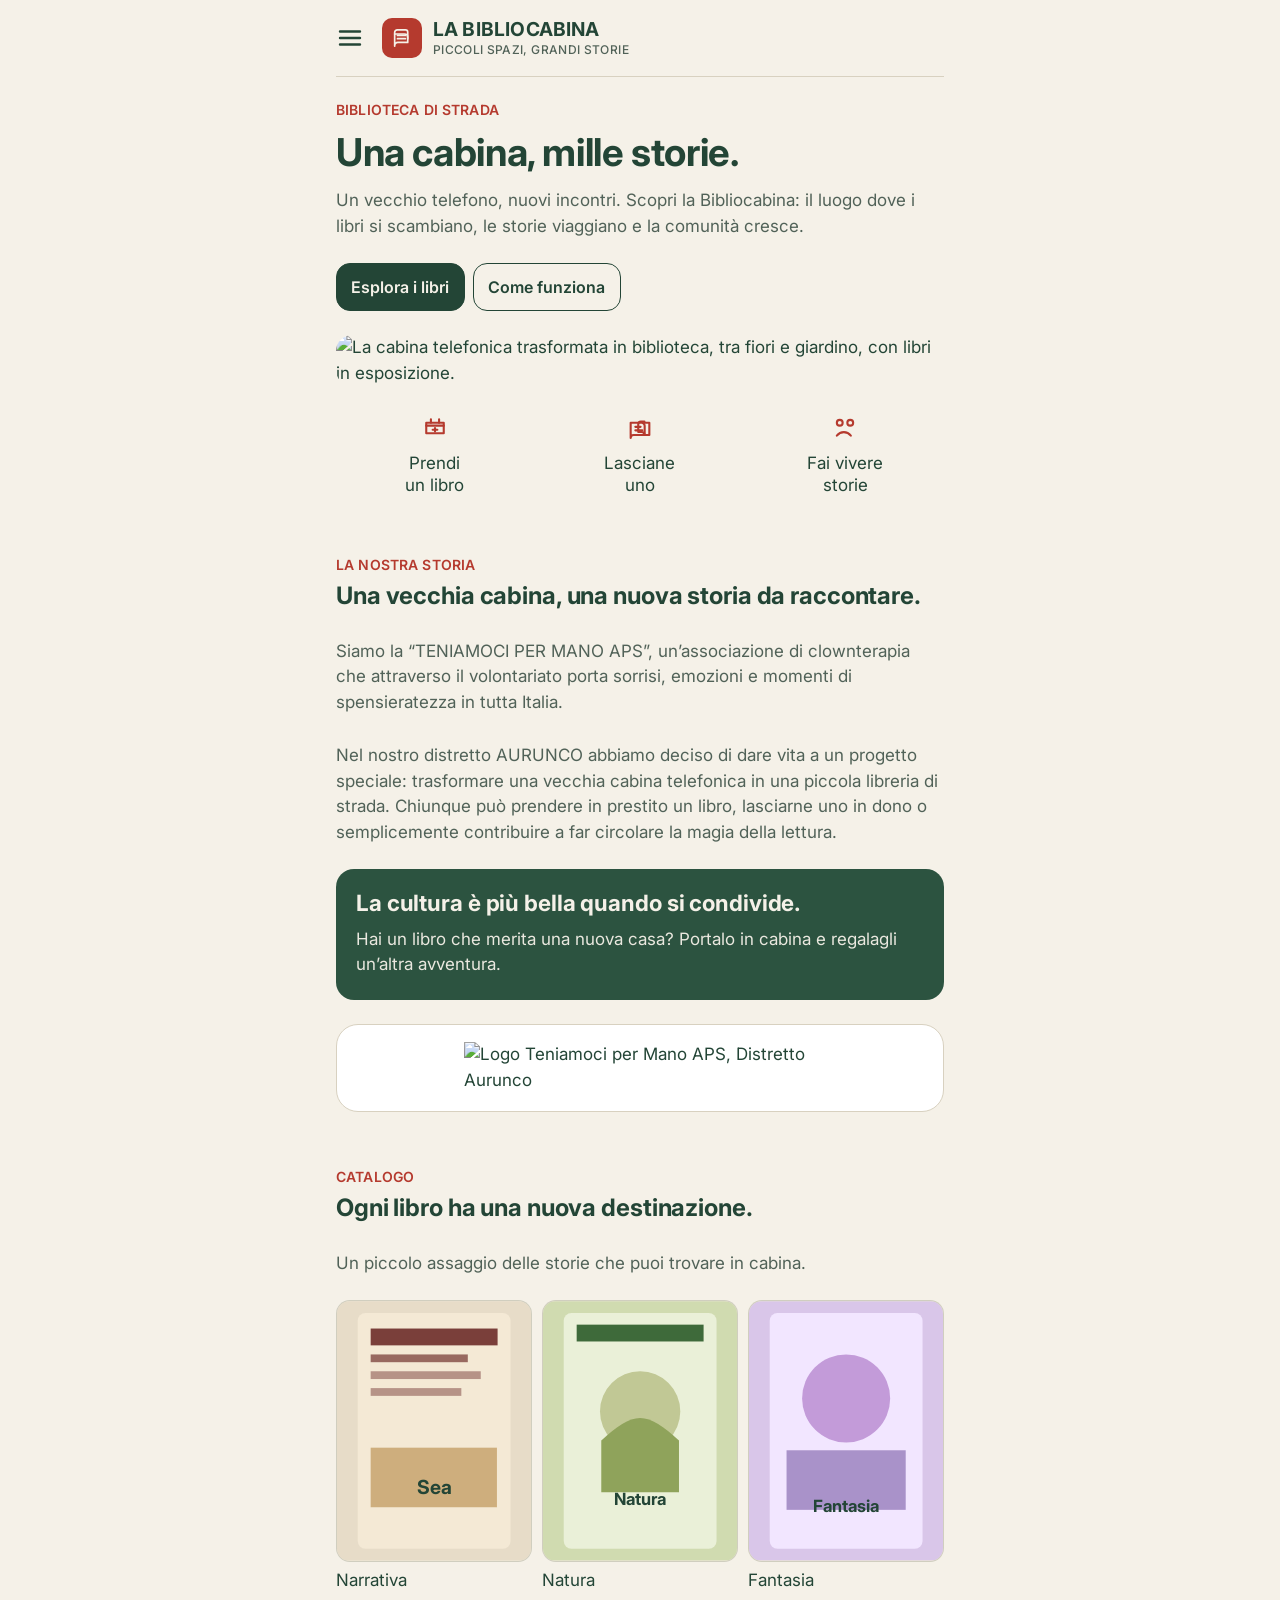
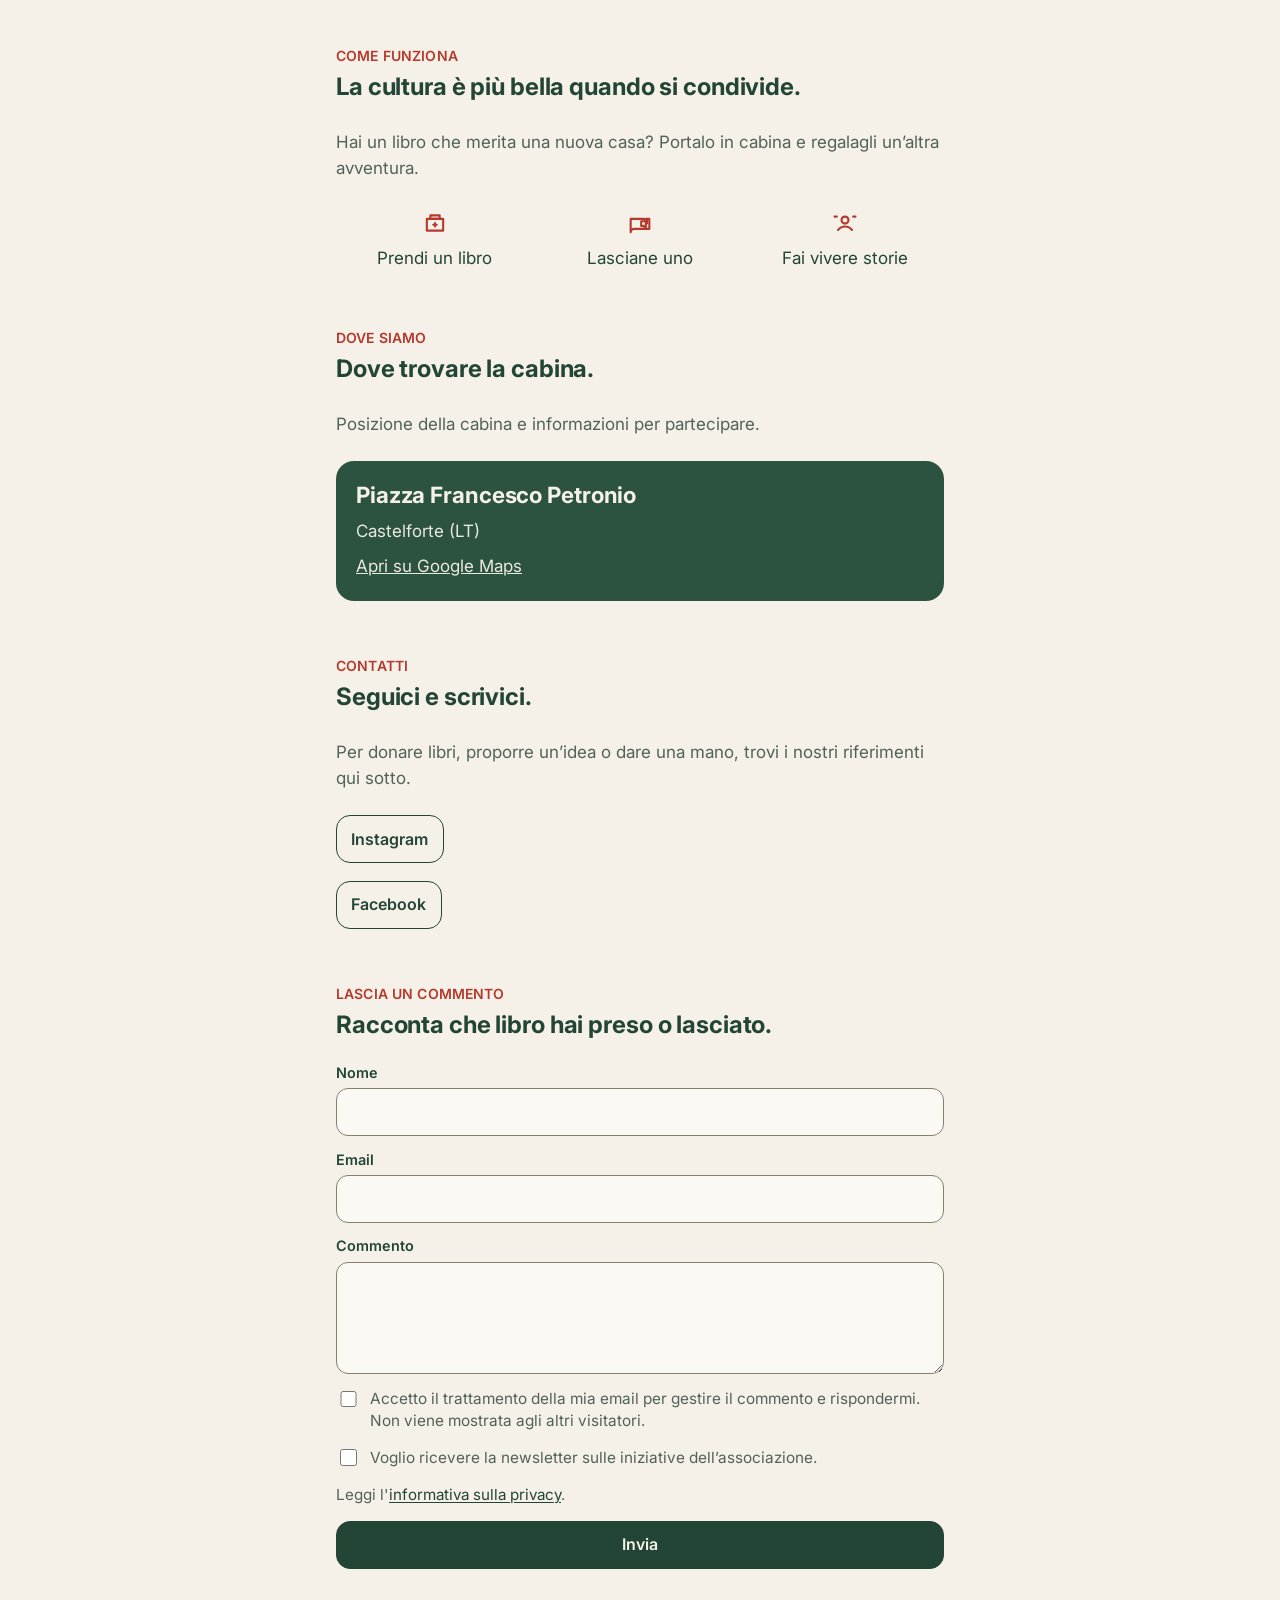
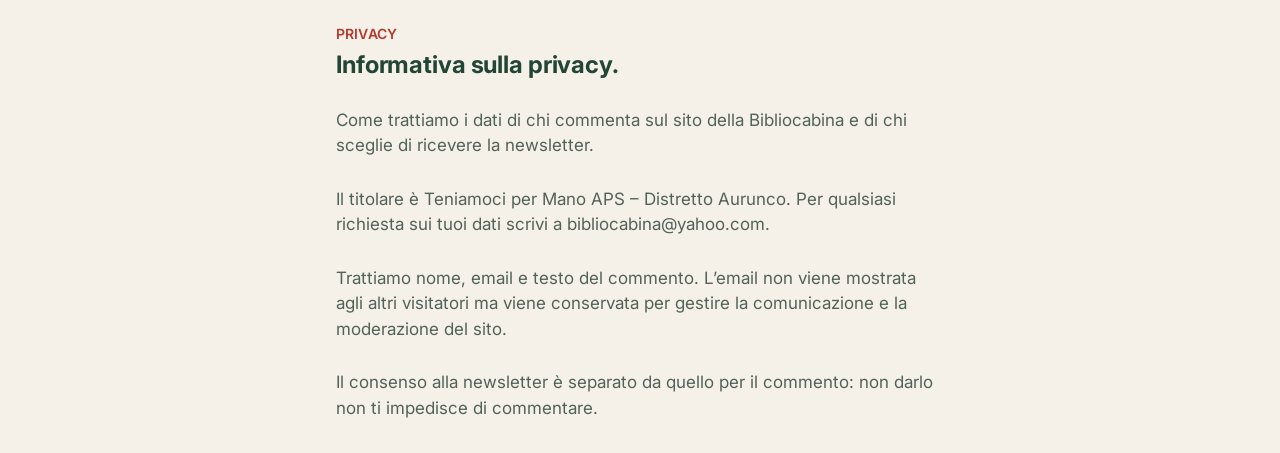
==== index.html @ a7eb9883 "Ripristino la versione grafica richiesta della home page Bibliocabina, mantenendo la modifica del no" ====
<!doctype html>
<html lang="it">
<head>
  <meta charset="utf-8">
  <meta name="viewport" content="width=device-width,initial-scale=1,viewport-fit=cover">
  <meta name="description" content="La Bibliocabina: una cabina trasformata in biblioteca comunitaria, con libri in condivisione e storie da scoprire.">
  <title>La Bibliocabina</title>
  <link rel="preconnect" href="https://fonts.googleapis.com">
  <link rel="preconnect" href="https://fonts.gstatic.com" crossorigin>
  <link href="https://fonts.googleapis.com/css2?family=Inter:wght@400;500;600;700&display=swap" rel="stylesheet">
  <style>
    :root {
      --paper: #F5F1E8;
      --paper-2: #ECE5D6;
      --ink: #234536;
      --muted: #516258;
      --red: #B53A2E;
      --forest: #2C5340;
      --on-forest: #F5F1E8;
      --line: #D8D1C0;
      --white: #FFFFFF;
      --field: #FBF9F3;
      --field-line: #857F6B;
      --font-body: 'Inter', system-ui, -apple-system, 'Segoe UI', Roboto, sans-serif;
      color-scheme: light;
    }

    *, *::before, *::after { box-sizing: border-box; }
    html { scroll-behavior: smooth; }
    body {
      margin: 0;
      background: var(--paper);
      color: var(--ink);
      font: 400 1.0625rem/1.5 var(--font-body);
      -webkit-text-size-adjust: 100%;
    }
    h1, h2, h3, p, ul { margin: 0; padding: 0; }
    ul { list-style: none; }
    a { color: inherit; }
    img { max-width: 100%; display: block; }
    button, input, textarea { font: inherit; }
    :focus-visible { outline: 2px solid var(--red); outline-offset: 3px; }

    .wrap {
      max-width: 640px;
      margin: 0 auto;
      padding-left: max(16px, env(safe-area-inset-left, 0px));
      padding-right: max(16px, env(safe-area-inset-right, 0px));
    }

    .ico {
      width: 1.5rem; height: 1.5rem;
      flex: none;
      fill: none;
      stroke: currentColor;
      stroke-width: 1.8;
      stroke-linecap: round;
      stroke-linejoin: round;
    }

    .top {
      display: flex;
      align-items: center;
      gap: 0.6rem;
      padding-block: 1rem;
    }

    .menu-btn, .close-btn {
      display: inline-flex;
      align-items: center;
      justify-content: center;
      width: 2.75rem;
      height: 2.75rem;
      border: 0;
      border-radius: 12px;
      background: transparent;
      color: var(--ink);
      cursor: pointer;
      padding: 0;
    }

    .menu-btn { margin-left: -0.5rem; }
    .menu-btn:hover, .close-btn:hover { background: var(--paper-2); }
    .menu-btn svg { width: 1.75rem; height: 1.75rem; fill: none; stroke: currentColor; stroke-width: 2.2; stroke-linecap: round; }

    .brand {
      display: flex;
      align-items: center;
      gap: 0.7rem;
      min-width: 0;
      min-height: 44px;
      text-decoration: none;
    }

    .brand-mark {
      width: 2.5rem;
      height: 2.5rem;
      display: inline-flex;
      align-items: center;
      justify-content: center;
      border-radius: 10px;
      background: var(--red);
      color: var(--paper);
      flex: none;
    }

    .brand .ico {
      width: 1.4rem;
      height: 1.4rem;
    }

    .brand-text {
      display: flex;
      flex-direction: column;
      gap: 0.2rem;
      min-width: 0;
    }

    .brand-text strong {
      font: 700 1.2rem/1.1 var(--font-body);
      letter-spacing: 0.01em;
      text-transform: uppercase;
    }

    .brand-text small {
      font: 500 0.75rem/1.2 var(--font-body);
      letter-spacing: 0.03em;
      text-transform: uppercase;
      color: var(--muted);
    }

    .rule {
      border: 0;
      border-top: 1px solid var(--line);
      margin: 0;
    }

    .page {
      display: flex;
      flex-direction: column;
      gap: 1.5rem;
      padding-block: 1.5rem 2rem;
    }

    .intro {
      display: flex;
      flex-direction: column;
      gap: 0.65rem;
    }

    .eyebrow {
      font: 600 0.875rem/1.3 var(--font-body);
      letter-spacing: 0.01em;
      text-transform: uppercase;
      color: var(--red);
    }

    .page h1 {
      font: 700 clamp(1.75rem, 7.2vw, 2.4rem)/1.15 var(--font-body);
      letter-spacing: -0.01em;
    }

    .lead {
      font-size: 1.0625rem;
      line-height: 1.5;
      color: var(--muted);
      margin-top: 0.25rem;
    }

    .page h2 {
      font: 700 1.5rem/1.2 var(--font-body);
      letter-spacing: -0.005em;
    }

    .cta {
      display: flex;
      flex-wrap: wrap;
      gap: 0.5rem;
    }

    .btn {
      display: inline-flex;
      align-items: center;
      justify-content: center;
      gap: 0.45rem;
      min-height: 3rem;
      padding: 0.7rem 0.9rem;
      border: 1.5px solid var(--ink);
      border-radius: 14px;
      font: 600 1rem/1.2 var(--font-body);
      text-decoration: none;
      white-space: nowrap;
    }

    .btn .ico { width: 1.25rem; height: 1.25rem; }
    .btn-solid { background: var(--ink); color: var(--paper); }
    .btn-solid:hover { background: #1A352A; }
    .btn-outline { background: transparent; color: var(--ink); }
    .btn-outline:hover { background: var(--paper-2); }

    .hero-photo { margin: 0; }
    .hero-photo img, .story-photo { width: 100%; height: auto; border-radius: 16px; }

    .acts {
      display: grid;
      grid-template-columns: repeat(3, minmax(0, 1fr));
      gap: 0.5rem;
      text-align: center;
    }

    .act {
      display: flex;
      flex-direction: column;
      align-items: center;
      gap: 0.6rem;
      padding: 0.25rem;
      text-decoration: none;
      font-size: 1.0625rem;
      line-height: 1.3;
    }

    .act .ico { width: 1.75rem; height: 1.75rem; color: var(--red); }
    .act:hover { color: var(--red); }

    .sub { color: var(--muted); }
    .head-group { display: flex; flex-direction: column; gap: 0.5rem; }

    .covers {
      display: grid;
      grid-template-columns: repeat(3, minmax(0, 1fr));
      gap: 0.6rem;
    }

    .covers a {
      display: flex;
      flex-direction: column;
      gap: 0.45rem;
      text-decoration: none;
    }

    .cover {
      display: block;
      aspect-ratio: 3 / 4;
      max-width: 100%;
      border-radius: 14px;
      overflow: hidden;
      border: 1px solid rgba(35, 69, 54, 0.14);
      background: var(--paper-2);
    }

    .cover svg { display: block; width: 100%; height: 100%; }
    .cover-label { font-size: 1.0625rem; line-height: 1.3; }
    .covers a:hover .cover-label { color: var(--red); }

    .share-card {
      background: var(--forest);
      color: var(--on-forest);
      border-radius: 18px;
      padding: 1.25rem 1.25rem 1.35rem;
      display: flex;
      flex-direction: column;
      gap: 0.6rem;
    }

    .page .share-card h2 { font-size: 1.4rem; line-height: 1.25; }
    .share-card p { line-height: 1.5; opacity: 0.95; }

    .logo-card {
      margin: 0;
      background: var(--white);
      border: 1px solid var(--line);
      border-radius: 22px;
      padding: 1.1rem 1.25rem;
      display: flex;
      justify-content: center;
    }

    .logo-card img {
      display: block;
      width: min(22rem, 100%);
      height: auto;
    }

    .comments {
      display: flex;
      flex-direction: column;
      gap: 1.1rem;
    }

    .c-form {
      display: flex;
      flex-direction: column;
      gap: 0.9rem;
    }

    .c-form fieldset {
      border: 0;
      margin: 0;
      padding: 0;
      min-width: 0;
      display: flex;
      flex-direction: column;
      gap: 0.9rem;
    }

    .field {
      display: flex;
      flex-direction: column;
      gap: 0.35rem;
    }

    .field label {
      font: 600 0.9rem/1.3 var(--font-body);
    }

    .field input, .field textarea {
      width: 100%;
      font: 400 1.0625rem/1.4 var(--font-body);
      color: var(--ink);
      background: var(--field);
      border: 1.5px solid var(--field-line);
      border-radius: 12px;
      padding: 0.7rem 0.85rem;
    }

    .field textarea {
      resize: vertical;
      min-height: 7rem;
    }

    .check {
      display: flex;
      align-items: flex-start;
      gap: 0.65rem;
      font-size: 0.96rem;
      line-height: 1.45;
      color: var(--muted);
    }

    .check input {
      width: 1.05rem;
      height: 1.05rem;
      margin-top: 0.15rem;
      accent-color: var(--ink);
      flex: none;
    }

    .privacy {
      color: var(--ink);
      text-decoration: underline;
      text-underline-offset: 2px;
    }

    .meta {
      color: var(--muted);
      font-size: 0.95rem;
    }

    .sr-only {
      position: absolute;
      width: 1px;
      height: 1px;
      padding: 0;
      margin: -1px;
      overflow: hidden;
      clip: rect(0, 0, 0, 0);
      white-space: nowrap;
      border: 0;
    }

    @media (max-width: 420px) {
      .acts,
      .covers {
        grid-template-columns: 1fr;
      }
      .cta {
        flex-direction: column;
        align-items: stretch;
      }
      .btn {
        width: 100%;
      }
    }
  </style>
</head>
<body>
  <div class="wrap">
    <header class="top" aria-label="Header sito">
      <button class="menu-btn" type="button" aria-label="Apri menu">
        <svg viewBox="0 0 24 24" aria-hidden="true"><path d="M3.5 6.5h17M3.5 12h17M3.5 17.5h17" /></svg>
      </button>

      <a class="brand" href="#home" aria-label="La Bibliocabina home">
        <span class="brand-mark" aria-hidden="true">
          <svg class="ico" viewBox="0 0 24 24"><path d="M5 7.5h10.5a3.5 3.5 0 0 1 3.5 3.5v5.5H8.5A3.5 3.5 0 0 0 5 20.5V7.5Z"/><path d="M5 7.5V5.8A2.8 2.8 0 0 1 7.8 3h8.7A2.5 2.5 0 0 1 19 5.5v7.2"/><path d="M8 9h8.5"/><path d="M8 12.5h8.5"/></svg>
        </span>
        <span class="brand-text">
          <strong>La Bibliocabina</strong>
          <small>Piccoli spazi, grandi storie</small>
        </span>
      </a>
    </header>

    <hr class="rule">

    <main>
      <section id="home" class="page">
        <div class="intro">
          <span class="eyebrow">Biblioteca di strada</span>
          <h1>Una cabina, mille storie.</h1>
          <p class="lead">Un vecchio telefono, nuovi incontri. Scopri la Bibliocabina: il luogo dove i libri si scambiano, le storie viaggiano e la comunità cresce.</p>
        </div>

        <div class="cta" aria-label="Azioni principali">
          <a class="btn btn-solid" href="#catalogo">Esplora i libri</a>
          <a class="btn btn-outline" href="#come-funziona">Come funziona</a>
        </div>

        <figure class="hero-photo">
          <img src="photo-cabina.jpeg" alt="La cabina telefonica trasformata in biblioteca, tra fiori e giardino, con libri in esposizione.">
        </figure>

        <nav class="acts" aria-label="Mosse principali">
          <a class="act" href="#come-funziona">
            <svg class="ico" viewBox="0 0 24 24" aria-hidden="true"><path d="M4.5 7.5h15v9h-15z"/><path d="M4.5 10h15"/><path d="M8.5 4.5v3M15.5 4.5v3"/><path d="M12 15v-3"/><path d="M10 13.5h4"/></svg>
            <span>Prendi<br>un libro</span>
          </a>
          <a class="act" href="#come-funziona">
            <svg class="ico" viewBox="0 0 24 24" aria-hidden="true"><path d="M4 7.5h9.4a2.6 2.6 0 0 1 2.6 2.6V18H6.5A2.5 2.5 0 0 0 4 20.5v-13Z"/><path d="M15.8 7.5H20v10.5h-4.2a2.6 2.6 0 0 0-2.6-2.6H10.5v-6.6a2.3 2.3 0 0 1 2.3-2.3H15.8Z"/><path d="M8 11h4.5M8 14h6"/></svg>
            <span>Lasciane<br>uno</span>
          </a>
          <a class="act" href="#come-funziona">
            <svg class="ico" viewBox="0 0 24 24" aria-hidden="true"><path d="M5 18.5c1.6-2 3.6-3 6-3s4.4 1 6 3"/><path d="M7.5 10a2.5 2.5 0 1 0 0-5 2.5 2.5 0 0 0 0 5Zm9 0a2.5 2.5 0 1 0 0-5 2.5 2.5 0 0 0 0 5Z"/></svg>
            <span>Fai vivere<br>storie</span>
          </a>
        </nav>
      </section>

      <section class="page" id="chi-siamo">
        <div class="head-group">
          <span class="eyebrow">La nostra storia</span>
          <h2>Una vecchia cabina, una nuova storia da raccontare.</h2>
        </div>

        <p class="lead">Siamo la “TENIAMOCI PER MANO APS”, un’associazione di clownterapia che attraverso il volontariato porta sorrisi, emozioni e momenti di spensieratezza in tutta Italia.</p>

        <p class="lead">Nel nostro distretto AURUNCO abbiamo deciso di dare vita a un progetto speciale: trasformare una vecchia cabina telefonica in una piccola libreria di strada. Chiunque può prendere in prestito un libro, lasciarne uno in dono o semplicemente contribuire a far circolare la magia della lettura.</p>

        <div class="share-card">
          <h2>La cultura è più bella quando si condivide.</h2>
          <p>Hai un libro che merita una nuova casa? Portalo in cabina e regalagli un’altra avventura.</p>
        </div>

        <figure class="logo-card">
          <img src="logo-teniamoci-aps.png" alt="Logo Teniamoci per Mano APS, Distretto Aurunco">
        </figure>
      </section>

      <section class="page" id="catalogo">
        <div class="head-group">
          <span class="eyebrow">Catalogo</span>
          <h2>Ogni libro ha una nuova destinazione.</h2>
        </div>

        <p class="lead">Un piccolo assaggio delle storie che puoi trovare in cabina.</p>

        <div class="covers" aria-label="Copertine dei libri">
          <a href="#catalogo">
            <span class="cover" aria-hidden="true">
              <svg viewBox="0 0 300 400" xmlns="http://www.w3.org/2000/svg">
                <rect width="300" height="400" fill="#E7DCC8"/>
                <rect x="32" y="18" width="236" height="364" rx="12" fill="#F4E9D5"/>
                <rect x="52" y="42" width="196" height="26" fill="#7A3F3A"/>
                <rect x="52" y="82" width="150" height="12" fill="#7A3F3A" opacity="0.75"/>
                <rect x="52" y="108" width="170" height="12" fill="#7A3F3A" opacity="0.5"/>
                <rect x="52" y="134" width="140" height="12" fill="#7A3F3A" opacity="0.5"/>
                <rect x="52" y="226" width="195" height="92" fill="#B88C48" opacity="0.62"/>
                <text x="150" y="298" text-anchor="middle" font-family="Inter, Arial, sans-serif" font-size="30" font-weight="700" fill="#234536">Sea</text>
              </svg>
            </span>
            <span class="cover-label">Narrativa</span>
          </a>

          <a href="#catalogo">
            <span class="cover" aria-hidden="true">
              <svg viewBox="0 0 300 400" xmlns="http://www.w3.org/2000/svg">
                <rect width="300" height="400" fill="#D0DBB0"/>
                <rect x="32" y="18" width="236" height="364" rx="12" fill="#EAF0D8"/>
                <rect x="52" y="36" width="196" height="26" fill="#3E6A3A"/>
                <circle cx="150" cy="170" r="62" fill="#C1C895"/>
                <path d="M90 215c24-22 42-35 60-35s36 13 60 35v80H90v-80Z" fill="#8FA35B"/>
                <text x="150" y="315" text-anchor="middle" font-family="Inter, Arial, sans-serif" font-size="26" font-weight="700" fill="#234536">Natura</text>
              </svg>
            </span>
            <span class="cover-label">Natura</span>
          </a>

          <a href="#catalogo">
            <span class="cover" aria-hidden="true">
              <svg viewBox="0 0 300 400" xmlns="http://www.w3.org/2000/svg">
                <rect width="300" height="400" fill="#D9C6E9"/>
                <rect x="32" y="18" width="236" height="364" rx="12" fill="#F2E6FF"/>
                <circle cx="150" cy="150" r="68" fill="#B889D0" opacity="0.8"/>
                <rect x="58" y="230" width="184" height="92" fill="#7A5AA6" opacity="0.6"/>
                <text x="150" y="325" text-anchor="middle" font-family="Inter, Arial, sans-serif" font-size="26" font-weight="700" fill="#234536">Fantasia</text>
              </svg>
            </span>
            <span class="cover-label">Fantasia</span>
          </a>
        </div>
      </section>

      <section class="page" id="come-funziona">
        <div class="head-group">
          <span class="eyebrow">Come funziona</span>
          <h2>La cultura è più bella quando si condivide.</h2>
        </div>

        <p class="lead">Hai un libro che merita una nuova casa? Portalo in cabina e regalagli un’altra avventura.</p>

        <div class="acts" aria-label="Come funziona la cabina">
          <div class="act">
            <svg class="ico" viewBox="0 0 24 24" aria-hidden="true"><path d="M5 8.5h14v10H5z"/><path d="M8 5.5h8v3H8z"/><path d="M12 12v3M10.5 13.5h3"/></svg>
            <span>Prendi un libro</span>
          </div>
          <div class="act">
            <svg class="ico" viewBox="0 0 24 24" aria-hidden="true"><path d="M4 8.5h10.5a2.5 2.5 0 0 1 2.5 2.5V17H7A3 3 0 0 0 4 20v-11.5Z"/><path d="M17 8.5H20v8.5h-3.5a2.5 2.5 0 0 0-2.5-2.5H13V10.5h2.5a2.5 2.5 0 0 1 2.5 2V8.5Z"/></svg>
            <span>Lasciane uno</span>
          </div>
          <div class="act">
            <svg class="ico" viewBox="0 0 24 24" aria-hidden="true"><path d="M6 18c1.5-2 3.5-3 6-3s4.5 1 6 3"/><path d="M9 9.5a3 3 0 1 1 6 0 3 3 0 0 1-6 0Z"/><path d="M3 6.5h2M19 6.5h2"/></svg>
            <span>Fai vivere storie</span>
          </div>
        </div>
      </section>

      <section class="page" id="dove-siamo">
        <div class="head-group">
          <span class="eyebrow">Dove siamo</span>
          <h2>Dove trovare la cabina.</h2>
        </div>

        <p class="lead">Posizione della cabina e informazioni per partecipare.</p>

        <div class="share-card">
          <h2>Piazza Francesco Petronio</h2>
          <p>Castelforte (LT)</p>
          <p><a href="https://maps.app.goo.gl/ehPVaKDYmYYoMXs57" target="_blank" rel="noreferrer">Apri su Google Maps</a></p>
        </div>
      </section>

      <section class="page" id="contatti">
        <div class="head-group">
          <span class="eyebrow">Contatti</span>
          <h2>Seguici e scrivici.</h2>
        </div>

        <p class="lead">Per donare libri, proporre un’idea o dare una mano, trovi i nostri riferimenti qui sotto.</p>

        <ul class="comments" aria-label="Contatti e social">
          <li><a class="btn btn-outline" href="https://www.instagram.com/invites/contact/?utm_content=scoolyx&exln=1ppq2omgncle7" target="_blank" rel="noreferrer">Instagram</a></li>
          <li><a class="btn btn-outline" href="https://www.facebook.com/share/1FbUaeCJua/?mibextid=wwXIfr" target="_blank" rel="noreferrer">Facebook</a></li>
        </ul>
      </section>

      <section class="page" id="commenti">
        <div class="head-group">
          <span class="eyebrow">Lascia un commento</span>
          <h2>Racconta che libro hai preso o lasciato.</h2>
        </div>

        <form class="c-form" action="#" method="post">
          <fieldset>
            <div class="field">
              <label for="nome">Nome</label>
              <input id="nome" name="nome" type="text" autocomplete="name">
            </div>

            <div class="field">
              <label for="email">Email</label>
              <input id="email" name="email" type="email" autocomplete="email">
            </div>

            <div class="field">
              <label for="commento">Commento</label>
              <textarea id="commento" name="commento"></textarea>
            </div>

            <label class="check" for="consenso">
              <input id="consenso" type="checkbox" name="privacy">
              <span>Accetto il trattamento della mia email per gestire il commento e rispondermi. Non viene mostrata agli altri visitatori.</span>
            </label>

            <label class="check" for="newsletter">
              <input id="newsletter" type="checkbox" name="newsletter">
              <span>Voglio ricevere la newsletter sulle iniziative dell’associazione.</span>
            </label>

            <p class="meta">Leggi l'<a class="privacy" href="#privacy">informativa sulla privacy</a>.</p>
          </fieldset>

          <button class="btn btn-solid" type="submit">Invia</button>
        </form>
      </section>

      <section id="privacy" class="page">
        <div class="head-group">
          <span class="eyebrow">Privacy</span>
          <h2>Informativa sulla privacy.</h2>
        </div>

        <p class="lead">Come trattiamo i dati di chi commenta sul sito della Bibliocabina e di chi sceglie di ricevere la newsletter.</p>

        <p class="lead">Il titolare è Teniamoci per Mano APS – Distretto Aurunco. Per qualsiasi richiesta sui tuoi dati scrivi a bibliocabina@yahoo.com.</p>

        <p class="lead">Trattiamo nome, email e testo del commento. L’email non viene mostrata agli altri visitatori ma viene conservata per gestire la comunicazione e la moderazione del sito.</p>

        <p class="lead">Il consenso alla newsletter è separato da quello per il commento: non darlo non ti impedisce di commentare.</p>
      </section>
    </main>
  </div>
</body>
</html>
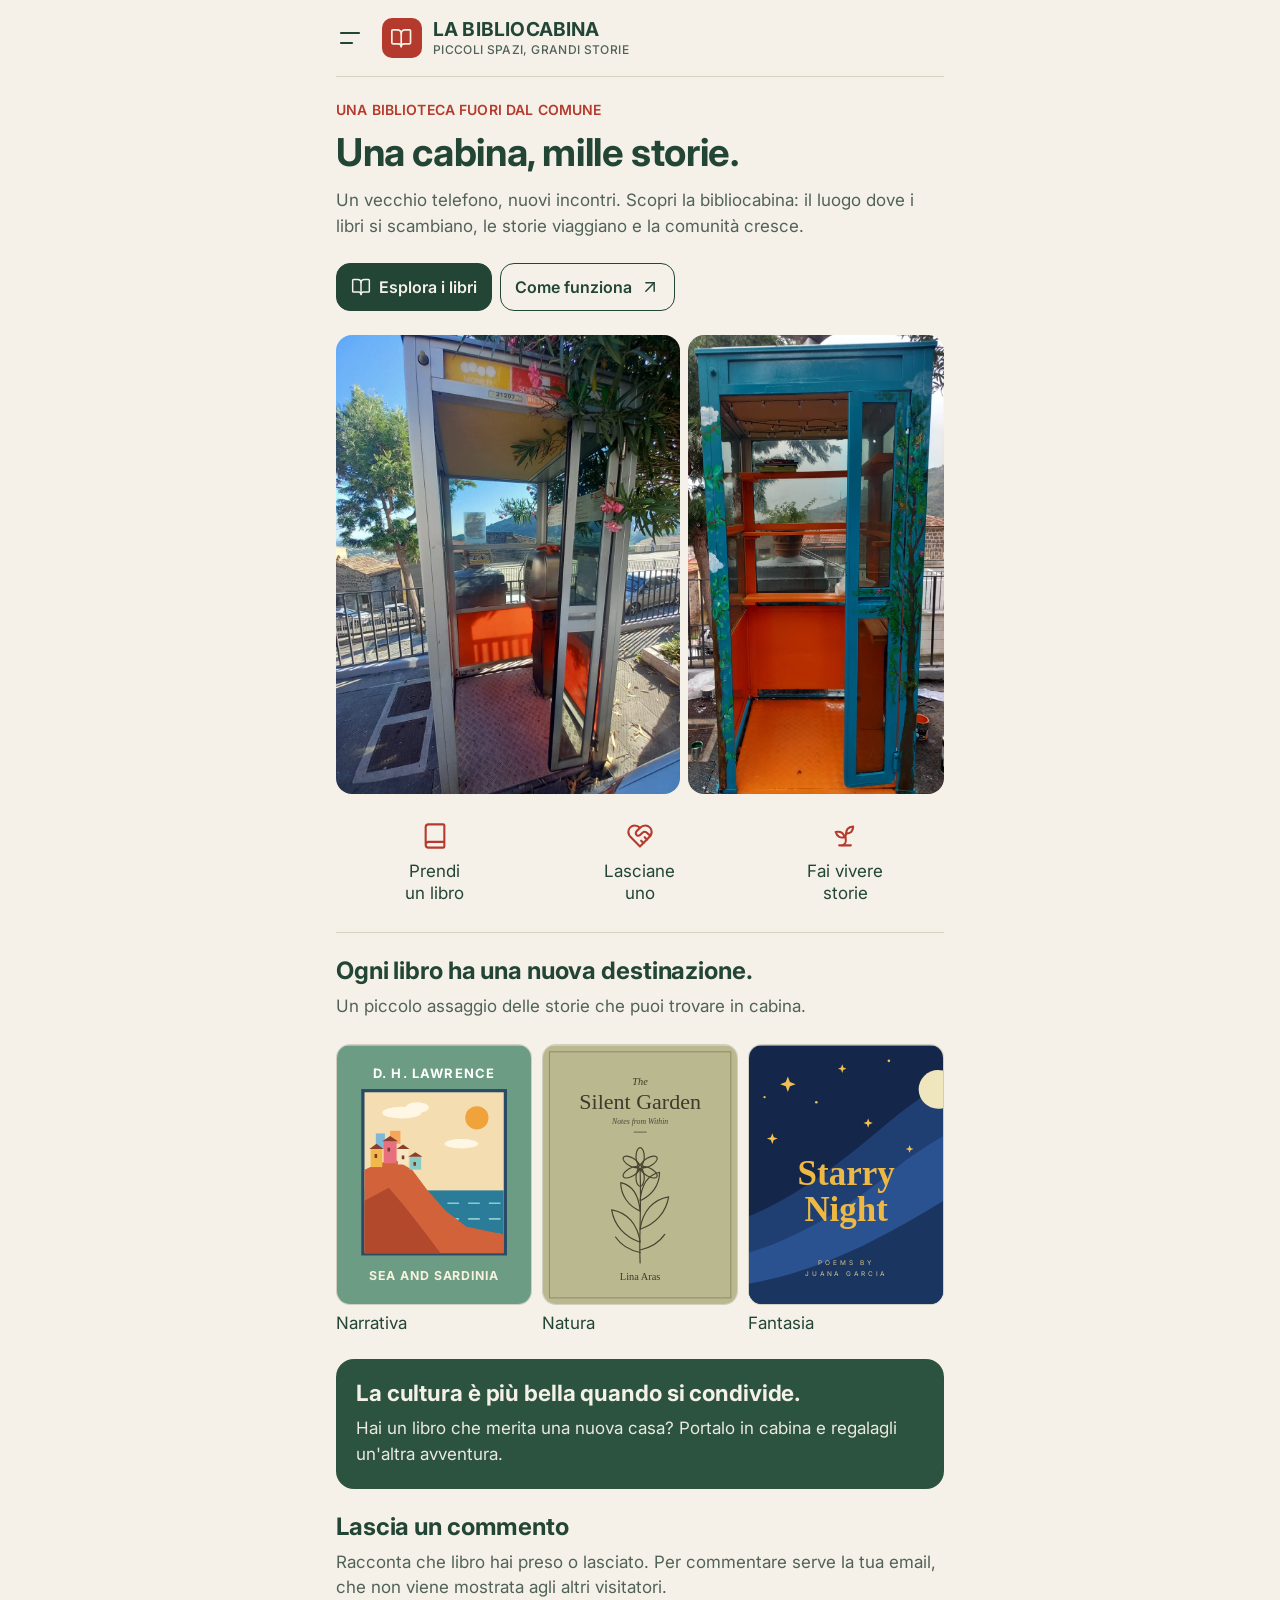
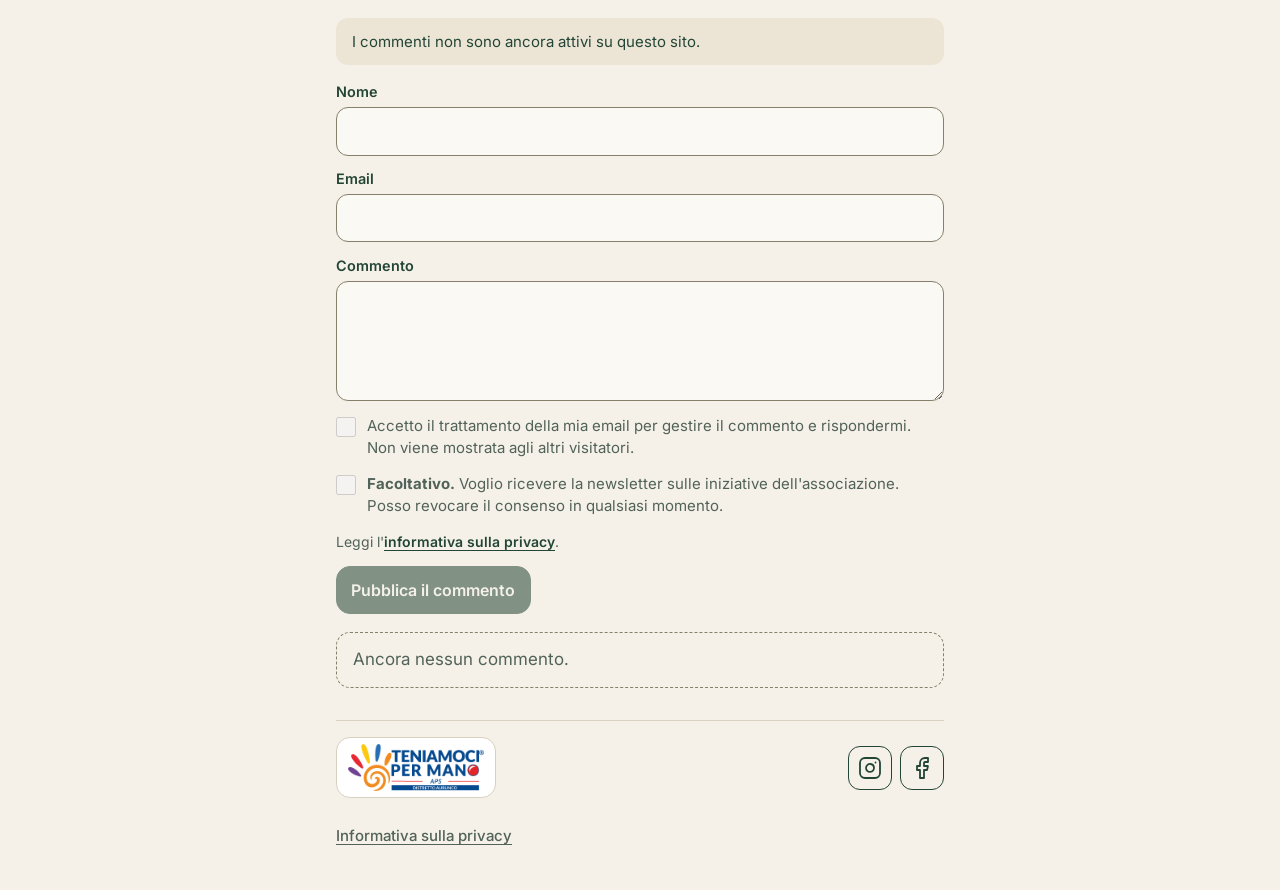
==== commit c75e886a: "Aggiorna il sito: due foto della cabina affiancate - index.html: versione completa del sito (menu, p" ====
--- a/index.html
+++ b/index.html
@@ -1,623 +1,1020 @@
 <!doctype html>
 <html lang="it">
 <head>
-  <meta charset="utf-8">
-  <meta name="viewport" content="width=device-width,initial-scale=1,viewport-fit=cover">
-  <meta name="description" content="La Bibliocabina: una cabina trasformata in biblioteca comunitaria, con libri in condivisione e storie da scoprire.">
-  <title>La Bibliocabina</title>
-  <link rel="preconnect" href="https://fonts.googleapis.com">
-  <link rel="preconnect" href="https://fonts.gstatic.com" crossorigin>
-  <link href="https://fonts.googleapis.com/css2?family=Inter:wght@400;500;600;700&display=swap" rel="stylesheet">
-  <style>
-    :root {
-      --paper: #F5F1E8;
-      --paper-2: #ECE5D6;
-      --ink: #234536;
-      --muted: #516258;
-      --red: #B53A2E;
-      --forest: #2C5340;
-      --on-forest: #F5F1E8;
-      --line: #D8D1C0;
-      --white: #FFFFFF;
-      --field: #FBF9F3;
-      --field-line: #857F6B;
-      --font-body: 'Inter', system-ui, -apple-system, 'Segoe UI', Roboto, sans-serif;
-      color-scheme: light;
-    }
-
-    *, *::before, *::after { box-sizing: border-box; }
-    html { scroll-behavior: smooth; }
-    body {
-      margin: 0;
-      background: var(--paper);
-      color: var(--ink);
-      font: 400 1.0625rem/1.5 var(--font-body);
-      -webkit-text-size-adjust: 100%;
-    }
-    h1, h2, h3, p, ul { margin: 0; padding: 0; }
-    ul { list-style: none; }
-    a { color: inherit; }
-    img { max-width: 100%; display: block; }
-    button, input, textarea { font: inherit; }
-    :focus-visible { outline: 2px solid var(--red); outline-offset: 3px; }
-
-    .wrap {
-      max-width: 640px;
-      margin: 0 auto;
-      padding-left: max(16px, env(safe-area-inset-left, 0px));
-      padding-right: max(16px, env(safe-area-inset-right, 0px));
-    }
-
-    .ico {
-      width: 1.5rem; height: 1.5rem;
-      flex: none;
-      fill: none;
-      stroke: currentColor;
-      stroke-width: 1.8;
-      stroke-linecap: round;
-      stroke-linejoin: round;
-    }
-
-    .top {
-      display: flex;
-      align-items: center;
-      gap: 0.6rem;
-      padding-block: 1rem;
-    }
-
-    .menu-btn, .close-btn {
-      display: inline-flex;
-      align-items: center;
-      justify-content: center;
-      width: 2.75rem;
-      height: 2.75rem;
-      border: 0;
-      border-radius: 12px;
-      background: transparent;
-      color: var(--ink);
-      cursor: pointer;
-      padding: 0;
-    }
-
-    .menu-btn { margin-left: -0.5rem; }
-    .menu-btn:hover, .close-btn:hover { background: var(--paper-2); }
-    .menu-btn svg { width: 1.75rem; height: 1.75rem; fill: none; stroke: currentColor; stroke-width: 2.2; stroke-linecap: round; }
-
-    .brand {
-      display: flex;
-      align-items: center;
-      gap: 0.7rem;
-      min-width: 0;
-      min-height: 44px;
-      text-decoration: none;
-    }
-
-    .brand-mark {
-      width: 2.5rem;
-      height: 2.5rem;
-      display: inline-flex;
-      align-items: center;
-      justify-content: center;
-      border-radius: 10px;
-      background: var(--red);
-      color: var(--paper);
-      flex: none;
-    }
-
-    .brand .ico {
-      width: 1.4rem;
-      height: 1.4rem;
-    }
-
-    .brand-text {
-      display: flex;
-      flex-direction: column;
-      gap: 0.2rem;
-      min-width: 0;
-    }
-
-    .brand-text strong {
-      font: 700 1.2rem/1.1 var(--font-body);
-      letter-spacing: 0.01em;
-      text-transform: uppercase;
-    }
-
-    .brand-text small {
-      font: 500 0.75rem/1.2 var(--font-body);
-      letter-spacing: 0.03em;
-      text-transform: uppercase;
-      color: var(--muted);
-    }
-
-    .rule {
-      border: 0;
-      border-top: 1px solid var(--line);
-      margin: 0;
-    }
-
-    .page {
-      display: flex;
-      flex-direction: column;
-      gap: 1.5rem;
-      padding-block: 1.5rem 2rem;
-    }
-
-    .intro {
-      display: flex;
-      flex-direction: column;
-      gap: 0.65rem;
-    }
-
-    .eyebrow {
-      font: 600 0.875rem/1.3 var(--font-body);
-      letter-spacing: 0.01em;
-      text-transform: uppercase;
-      color: var(--red);
-    }
-
-    .page h1 {
-      font: 700 clamp(1.75rem, 7.2vw, 2.4rem)/1.15 var(--font-body);
-      letter-spacing: -0.01em;
-    }
-
-    .lead {
-      font-size: 1.0625rem;
-      line-height: 1.5;
-      color: var(--muted);
-      margin-top: 0.25rem;
-    }
-
-    .page h2 {
-      font: 700 1.5rem/1.2 var(--font-body);
-      letter-spacing: -0.005em;
-    }
-
-    .cta {
-      display: flex;
-      flex-wrap: wrap;
-      gap: 0.5rem;
-    }
-
-    .btn {
-      display: inline-flex;
-      align-items: center;
-      justify-content: center;
-      gap: 0.45rem;
-      min-height: 3rem;
-      padding: 0.7rem 0.9rem;
-      border: 1.5px solid var(--ink);
-      border-radius: 14px;
-      font: 600 1rem/1.2 var(--font-body);
-      text-decoration: none;
-      white-space: nowrap;
-    }
-
-    .btn .ico { width: 1.25rem; height: 1.25rem; }
-    .btn-solid { background: var(--ink); color: var(--paper); }
-    .btn-solid:hover { background: #1A352A; }
-    .btn-outline { background: transparent; color: var(--ink); }
-    .btn-outline:hover { background: var(--paper-2); }
-
-    .hero-photo { margin: 0; }
-    .hero-photo img, .story-photo { width: 100%; height: auto; border-radius: 16px; }
-
-    .acts {
-      display: grid;
-      grid-template-columns: repeat(3, minmax(0, 1fr));
-      gap: 0.5rem;
-      text-align: center;
-    }
-
-    .act {
-      display: flex;
-      flex-direction: column;
-      align-items: center;
-      gap: 0.6rem;
-      padding: 0.25rem;
-      text-decoration: none;
-      font-size: 1.0625rem;
-      line-height: 1.3;
-    }
-
-    .act .ico { width: 1.75rem; height: 1.75rem; color: var(--red); }
-    .act:hover { color: var(--red); }
-
-    .sub { color: var(--muted); }
-    .head-group { display: flex; flex-direction: column; gap: 0.5rem; }
-
-    .covers {
-      display: grid;
-      grid-template-columns: repeat(3, minmax(0, 1fr));
-      gap: 0.6rem;
-    }
-
-    .covers a {
-      display: flex;
-      flex-direction: column;
-      gap: 0.45rem;
-      text-decoration: none;
-    }
-
-    .cover {
-      display: block;
-      aspect-ratio: 3 / 4;
-      max-width: 100%;
-      border-radius: 14px;
-      overflow: hidden;
-      border: 1px solid rgba(35, 69, 54, 0.14);
-      background: var(--paper-2);
-    }
-
-    .cover svg { display: block; width: 100%; height: 100%; }
-    .cover-label { font-size: 1.0625rem; line-height: 1.3; }
-    .covers a:hover .cover-label { color: var(--red); }
-
-    .share-card {
-      background: var(--forest);
-      color: var(--on-forest);
-      border-radius: 18px;
-      padding: 1.25rem 1.25rem 1.35rem;
-      display: flex;
-      flex-direction: column;
-      gap: 0.6rem;
-    }
-
-    .page .share-card h2 { font-size: 1.4rem; line-height: 1.25; }
-    .share-card p { line-height: 1.5; opacity: 0.95; }
-
-    .logo-card {
-      margin: 0;
-      background: var(--white);
-      border: 1px solid var(--line);
-      border-radius: 22px;
-      padding: 1.1rem 1.25rem;
-      display: flex;
-      justify-content: center;
-    }
-
-    .logo-card img {
-      display: block;
-      width: min(22rem, 100%);
-      height: auto;
-    }
-
-    .comments {
-      display: flex;
-      flex-direction: column;
-      gap: 1.1rem;
-    }
-
-    .c-form {
-      display: flex;
-      flex-direction: column;
-      gap: 0.9rem;
-    }
-
-    .c-form fieldset {
-      border: 0;
-      margin: 0;
-      padding: 0;
-      min-width: 0;
-      display: flex;
-      flex-direction: column;
-      gap: 0.9rem;
-    }
-
-    .field {
-      display: flex;
-      flex-direction: column;
-      gap: 0.35rem;
-    }
-
-    .field label {
-      font: 600 0.9rem/1.3 var(--font-body);
-    }
-
-    .field input, .field textarea {
-      width: 100%;
-      font: 400 1.0625rem/1.4 var(--font-body);
-      color: var(--ink);
-      background: var(--field);
-      border: 1.5px solid var(--field-line);
-      border-radius: 12px;
-      padding: 0.7rem 0.85rem;
-    }
-
-    .field textarea {
-      resize: vertical;
-      min-height: 7rem;
-    }
-
-    .check {
-      display: flex;
-      align-items: flex-start;
-      gap: 0.65rem;
-      font-size: 0.96rem;
-      line-height: 1.45;
-      color: var(--muted);
-    }
-
-    .check input {
-      width: 1.05rem;
-      height: 1.05rem;
-      margin-top: 0.15rem;
-      accent-color: var(--ink);
-      flex: none;
-    }
-
-    .privacy {
-      color: var(--ink);
-      text-decoration: underline;
-      text-underline-offset: 2px;
-    }
-
-    .meta {
-      color: var(--muted);
-      font-size: 0.95rem;
-    }
-
-    .sr-only {
-      position: absolute;
-      width: 1px;
-      height: 1px;
-      padding: 0;
-      margin: -1px;
-      overflow: hidden;
-      clip: rect(0, 0, 0, 0);
-      white-space: nowrap;
-      border: 0;
-    }
-
-    @media (max-width: 420px) {
-      .acts,
-      .covers {
-        grid-template-columns: 1fr;
-      }
-      .cta {
-        flex-direction: column;
-        align-items: stretch;
-      }
-      .btn {
-        width: 100%;
-      }
-    }
-  </style>
+<meta charset="utf-8">
+<meta name="viewport" content="width=device-width,initial-scale=1,viewport-fit=cover">
+<meta name="description" content="La Bibliocabina: una cabina trasformata in biblioteca comunitaria, con libri in condivisione e storie da scoprire.">
+<style>:root{color-scheme:light;box-sizing:border-box;padding-top:env(safe-area-inset-top,0px);padding-bottom:env(safe-area-inset-bottom,0px)}html{scroll-padding-top:env(safe-area-inset-top,0px)}body{margin:0;padding:0;font:14px -apple-system,BlinkMacSystemFont,sans-serif;background:#fff;color:#000}img{max-width:100%}[hidden]:not([hidden=until-found i]){display:none!important}</style>
+<title>La Bibliocabina</title>
+<link rel="preconnect" href="https://fonts.googleapis.com">
+<link rel="preconnect" href="https://fonts.gstatic.com" crossorigin>
+<link href="https://fonts.googleapis.com/css2?family=Inter:wght@400;500;600;700&display=swap" rel="stylesheet">
+<style>
+/* Layout: una colonna stretta, come negli screenshot. Header con menu a sinistra, poi la pagina scelta.
+   Aspetto unico e chiaro per scelta: il sito deve restare identico al riferimento. */
+:root {
+  --paper: #F5F1E8;     /* avorio carta */
+  --paper-2: #ECE5D6;   /* avorio più scuro per riquadri */
+  --ink: #234536;       /* verde bosco scuro, titoli e pulsante */
+  --muted: #516258;     /* testo secondario */
+  --red: #B53A2E;       /* rosso cabina */
+  --forest: #2C5340;    /* riquadro verde */
+  --on-forest: #F5F1E8;
+  --line: #D8D1C0;
+  --scrim: rgba(20, 36, 28, 0.45);
+  --white: #FFFFFF;     /* fondo bianco del logo */
+  --field: #FBF9F3;     /* campi del modulo */
+  --field-line: #857F6B;
+  --font-body: 'Inter', system-ui, -apple-system, 'Segoe UI', Roboto, sans-serif;
+  color-scheme: light;
+}
+
+*, *::before, *::after { box-sizing: border-box; }
+body {
+  margin: 0;
+  background: var(--paper);
+  color: var(--ink);
+  font: 400 1.0625rem/1.5 var(--font-body);
+  -webkit-text-size-adjust: 100%;
+}
+h1, h2, h3, p, ul { margin: 0; padding: 0; }
+ul { list-style: none; }
+h1, h2, h3 { text-wrap: balance; }
+a { color: inherit; }
+:focus-visible { outline: 2px solid var(--red); outline-offset: 3px; }
+h1:focus { outline: none; }
+
+.wrap {
+  max-width: 640px;
+  margin-left: auto;
+  margin-right: auto;
+  padding-left: max(16px, env(safe-area-inset-left, 0px));
+  padding-right: max(16px, env(safe-area-inset-right, 0px));
+}
+
+.ico { width: 1.5rem; height: 1.5rem; flex: none; fill: none; stroke: currentColor; stroke-width: 1.8; stroke-linecap: round; stroke-linejoin: round; }
+
+/* Header */
+.top { display: flex; align-items: center; gap: 0.6rem; padding-block: 1rem; }
+.menu-btn, .close-btn {
+  display: inline-flex; align-items: center; justify-content: center;
+  width: 2.75rem; height: 2.75rem; flex: none; padding: 0;
+  border: 0; border-radius: 12px; background: transparent; color: var(--ink); cursor: pointer;
+}
+.menu-btn { margin-left: -0.5rem; }
+.menu-btn:hover, .close-btn:hover { background: var(--paper-2); }
+.menu-btn svg { width: 1.75rem; height: 1.75rem; fill: none; stroke: currentColor; stroke-width: 2.2; stroke-linecap: round; }
+.brand { display: flex; align-items: center; gap: 0.7rem; min-width: 0; min-height: 44px; text-decoration: none; }
+.logo { width: 2.5rem; height: 2.5rem; flex: none; border-radius: 10px; background: var(--red); color: var(--paper); display: inline-flex; align-items: center; justify-content: center; }
+.logo .ico { width: 1.4rem; height: 1.4rem; }
+.brand-text { display: flex; flex-direction: column; gap: 0.2rem; min-width: 0; }
+.brand-text strong { font: 700 1.2rem/1.1 var(--font-body); letter-spacing: 0.01em; text-transform: uppercase; }
+.brand-text small { font: 500 0.75rem/1.2 var(--font-body); letter-spacing: 0.03em; text-transform: uppercase; color: var(--muted); }
+.rule { border: 0; border-top: 1px solid var(--line); margin: 0; }
+
+/* Pagine */
+.page { display: flex; flex-direction: column; gap: 1.5rem; padding-block: 1.5rem 2rem; }
+.intro { display: flex; flex-direction: column; gap: 0.65rem; }
+.eyebrow { font: 600 0.875rem/1.3 var(--font-body); letter-spacing: 0.01em; text-transform: uppercase; color: var(--red); }
+.page h1 { font: 700 clamp(1.75rem, 7.2vw, 2.4rem)/1.15 var(--font-body); letter-spacing: -0.01em; }
+.lead { font-size: 1.0625rem; line-height: 1.5; color: var(--muted); margin-top: 0.25rem; }
+.page h2 { font: 700 1.5rem/1.2 var(--font-body); letter-spacing: -0.005em; }
+
+.cta { display: flex; flex-wrap: wrap; gap: 0.5rem; }
+.btn {
+  display: inline-flex; align-items: center; justify-content: center; gap: 0.45rem;
+  min-height: 3rem; padding: 0.7rem 0.9rem; border: 1.5px solid var(--ink); border-radius: 14px;
+  font: 600 1rem/1.2 var(--font-body); text-decoration: none; white-space: nowrap;
+}
+.btn .ico { width: 1.25rem; height: 1.25rem; }
+.btn-solid { background: var(--ink); color: var(--paper); }
+.btn-solid:hover { background: #1A352A; }
+.btn-outline { background: transparent; color: var(--ink); }
+.btn-outline:hover { background: var(--paper-2); }
+
+.hero-photo { margin: 0; }
+.photo-pair { display: flex; align-items: flex-start; justify-content: center; gap: 0.5rem; }
+.photo-pair img { display: block; min-width: 0; height: auto; border-radius: 16px; }
+.photo-pair .ph-cabina { flex: 0.75 1 0; }      /* 960 x 1280 */
+.photo-pair .ph-dipinta { flex: 0.5563 1 0; }   /* 890 x 1600 */
+
+.acts { display: grid; grid-template-columns: repeat(3, minmax(0, 1fr)); gap: 0.5rem; text-align: center; }
+.act { display: flex; flex-direction: column; align-items: center; gap: 0.6rem; padding: 0.25rem; text-decoration: none; font-size: 1.0625rem; line-height: 1.3; }
+.act .ico { width: 1.75rem; height: 1.75rem; color: var(--red); }
+.act:hover { color: var(--red); }
+
+.sub { color: var(--muted); }
+.head-group { display: flex; flex-direction: column; gap: 0.5rem; }
+
+/* Copertine */
+.covers { display: grid; grid-template-columns: repeat(3, minmax(0, 1fr)); gap: 0.6rem; }
+.covers a { display: flex; flex-direction: column; gap: 0.45rem; text-decoration: none; }
+.cover { display: block; aspect-ratio: 3 / 4; max-width: 100%; border-radius: 14px; overflow: hidden; border: 1px solid rgba(35, 69, 54, 0.14); background: var(--paper-2); }
+.cover svg { display: block; width: 100%; height: 100%; }
+.cover-label { font-size: 1.0625rem; line-height: 1.3; }
+.covers a:hover .cover-label { color: var(--red); }
+
+/* Riquadro verde */
+.share-card { background: var(--forest); color: var(--on-forest); border-radius: 18px; padding: 1.25rem 1.25rem 1.35rem; display: flex; flex-direction: column; gap: 0.6rem; }
+.page .share-card h2 { font-size: 1.4rem; line-height: 1.25; }
+.share-card p { line-height: 1.5; opacity: 0.95; }
+
+/* Logo: in fondo alla home e in testa a Chi siamo. Il fondo bianco del file è parte del riquadro. */
+.logo-card { margin: 0; background: var(--white); border: 1px solid var(--line); border-radius: 22px; padding: 1.1rem 1.25rem; display: flex; justify-content: center; }
+.logo-card img { display: block; width: min(22rem, 100%); height: auto; }
+
+/* Commenti */
+.comments { display: flex; flex-direction: column; gap: 1.1rem; }
+.c-form { display: flex; flex-direction: column; gap: 0.9rem; }
+.c-form fieldset { border: 0; margin: 0; padding: 0; min-width: 0; display: flex; flex-direction: column; gap: 0.9rem; }
+.field { display: flex; flex-direction: column; gap: 0.35rem; }
+.field label { font: 600 0.9rem/1.3 var(--font-body); }
+.field input, .field textarea { width: 100%; font: 400 1.0625rem/1.4 var(--font-body); color: var(--ink); background: var(--field); border: 1.5px solid var(--field-line); border-radius: 12px; padding: 0.7rem 0.85rem; }
+.field textarea { resize: vertical; min-height: 7rem; }
+.field input:focus-visible, .field textarea:focus-visible { outline: 2px solid var(--red); outline-offset: 1px; border-color: var(--red); }
+.check { display: grid; grid-template-columns: 1.25rem minmax(0, 1fr); gap: 0.7rem; align-items: start; font-size: 0.9375rem; line-height: 1.45; color: var(--muted); }
+.check input { width: 1.25rem; height: 1.25rem; margin: 0.1rem 0 0; accent-color: var(--forest); }
+.c-note { padding: 0.8rem 1rem; border-radius: 12px; background: var(--paper-2); font-size: 0.9375rem; line-height: 1.45; }
+.c-msg { font-size: 0.9375rem; line-height: 1.4; }
+.c-msg:empty { display: none; }
+.c-msg.err { color: var(--red); }
+.c-msg.ok { color: var(--forest); font-weight: 600; }
+.c-form .btn { align-self: flex-start; }
+.c-form .btn:disabled { opacity: 0.55; cursor: default; }
+.c-list { display: flex; flex-direction: column; gap: 0.8rem; }
+.c-item { background: var(--paper-2); border-radius: 14px; padding: 0.9rem 1rem 1rem; display: flex; flex-direction: column; gap: 0.35rem; }
+.c-head { display: flex; flex-wrap: wrap; align-items: baseline; justify-content: space-between; gap: 0.2rem 0.8rem; }
+.c-head strong { font-weight: 700; overflow-wrap: anywhere; }
+.c-head time { font-size: 0.8125rem; color: var(--muted); }
+.c-item p { overflow-wrap: anywhere; white-space: pre-line; }
+.c-admin { display: flex; flex-wrap: wrap; align-items: center; gap: 0.4rem 0.8rem; margin-top: 0.3rem; font-size: 0.8125rem; color: var(--muted); }
+.c-admin span { overflow-wrap: anywhere; min-width: 0; }
+.c-admin button { font: 600 0.8125rem/1 var(--font-body); padding: 0.5rem 0.75rem; border: 1.5px solid var(--red); border-radius: 10px; background: transparent; color: var(--red); cursor: pointer; }
+.c-empty { color: var(--muted); padding: 0.9rem 1rem; border: 1.5px dashed var(--field-line); border-radius: 14px; }
+/* Chi siamo */
+.story { background: var(--paper-2); border-radius: 22px; padding: 1rem 1rem 1.4rem; display: flex; flex-direction: column; gap: 0.9rem; }
+.story h1 { margin-top: -0.2rem; }
+.story p { color: var(--muted); }
+.facts { display: flex; flex-direction: column; gap: 1.1rem; margin-top: 0.4rem; }
+.fact { display: grid; grid-template-columns: 2rem minmax(0, 1fr); gap: 0.2rem 0.9rem; align-items: start; }
+.fact .ico { width: 2rem; height: 2rem; color: var(--red); grid-row: span 2; }
+.page .fact h2 { font-size: 1.2rem; line-height: 1.25; }
+.fact p { line-height: 1.45; }
+
+/* Catalogo */
+.books { display: flex; flex-direction: column; gap: 1rem; }
+.book { display: grid; grid-template-columns: 5.5rem minmax(0, 1fr); gap: 1rem; align-items: center; background: var(--paper-2); border-radius: 16px; padding: 0.8rem; }
+.book-info { display: flex; flex-direction: column; gap: 0.2rem; min-width: 0; }
+.page .book-info h2 { font-size: 1.2rem; line-height: 1.25; }
+.author { color: var(--muted); }
+.meta { display: flex; flex-wrap: wrap; align-items: center; gap: 0.4rem 0.8rem; margin-top: 0.35rem; font-size: 0.875rem; }
+.genre { font-weight: 600; text-transform: uppercase; letter-spacing: 0.03em; color: var(--ink); }
+.status { display: inline-flex; align-items: center; gap: 0.4rem; font-weight: 500; }
+.status::before { content: ""; width: 0.65rem; height: 0.65rem; border-radius: 50%; background: var(--forest); flex: none; }
+.status.out { color: var(--red); }
+.status.out::before { background: transparent; border: 2px solid var(--red); }
+.note { font-size: 0.875rem; color: var(--muted); }
+
+/* Come funziona e Dove siamo */
+.cards { display: flex; flex-direction: column; gap: 0.9rem; }
+.card { background: var(--paper-2); border-radius: 16px; padding: 1.1rem 1.1rem 1.2rem; display: grid; grid-template-columns: 2rem minmax(0, 1fr); gap: 0.25rem 0.9rem; align-items: start; }
+.card > .ico { width: 2rem; height: 2rem; color: var(--red); grid-row: span 3; }
+.card > .btn { grid-column: 2; justify-self: start; margin-top: 0.5rem; }
+.card .mail-link { color: var(--ink); font-weight: 600; font-size: clamp(0.84rem, 4.4vw, 1rem); display: inline-block; padding: 0.85rem 0; margin: -0.85rem 0; text-decoration: underline; text-underline-offset: 0.2em; overflow-wrap: anywhere; }
+.card .mail-link:hover { color: var(--red); }
+.page .card h2 { font-size: 1.25rem; line-height: 1.25; }
+.card p { color: var(--muted); line-height: 1.45; }
+.todo { color: var(--ink) !important; font-style: italic; border-bottom: 1px dashed var(--forest); width: fit-content; max-width: 100%; overflow-wrap: anywhere; }
+
+/* Elenco contatti e iscritti, solo gestori */
+.subs { display: flex; flex-direction: column; gap: 0.8rem; padding: 1.1rem; border: 1.5px dashed var(--field-line); border-radius: 16px; }
+.subs h3 { font: 700 1.2rem/1.25 var(--font-body); }
+.subs-actions { display: flex; flex-wrap: wrap; gap: 0.5rem; }
+.subs-actions .btn { white-space: normal; text-align: center; }
+.subs-list { display: flex; flex-direction: column; gap: 0.5rem; max-height: 22rem; overflow-y: auto; }
+.subs-list li { display: flex; flex-wrap: wrap; align-items: baseline; justify-content: space-between; gap: 0.15rem 0.8rem; padding: 0.6rem 0.75rem; border-radius: 10px; background: var(--paper-2); font-size: 0.9375rem; min-width: 0; }
+.subs-list strong { font-weight: 600; overflow-wrap: anywhere; min-width: 0; }
+.subs-list .tag { font-size: 0.75rem; font-weight: 600; letter-spacing: 0.03em; text-transform: uppercase; }
+.subs-list .tag.yes { color: var(--forest); }
+.subs-list .tag.no { color: var(--muted); }
+
+/* Piè di pagina, uguale su ogni pagina */
+.site-foot { display: flex; flex-direction: column; gap: 1rem; padding-bottom: 2rem; }
+.foot-row { display: flex; flex-wrap: wrap; align-items: center; justify-content: space-between; gap: 0.8rem 1rem; }
+.foot-logo { margin: 0; background: var(--white); border: 1px solid var(--line); border-radius: 14px; padding: 0.4rem 0.7rem; }
+.foot-logo img { display: block; width: 8.5rem; height: auto; }
+.foot-social { display: flex; gap: 0.5rem; }
+.foot-social a { display: inline-flex; align-items: center; justify-content: center; width: 2.75rem; height: 2.75rem; border: 1.5px solid var(--ink); border-radius: 12px; color: var(--ink); text-decoration: none; }
+.foot-social a:hover { background: var(--paper-2); border-color: var(--red); color: var(--red); }
+.foot-legal a { display: inline-flex; align-items: center; min-height: 44px; font: 500 0.9375rem/1.3 var(--font-body); color: var(--muted); text-underline-offset: 0.2em; }
+.foot-legal a:hover { color: var(--red); }
+
+/* Informativa privacy */
+.legal { display: flex; flex-direction: column; gap: 1.6rem; }
+.legal section { display: flex; flex-direction: column; gap: 0.6rem; }
+.page .legal h2 { font: 700 1.2rem/1.25 var(--font-body); }
+.legal p, .legal li { color: var(--muted); line-height: 1.55; overflow-wrap: anywhere; }
+.legal strong { color: var(--ink); font-weight: 600; }
+.legal ul { list-style: disc; padding-left: 1.25rem; display: flex; flex-direction: column; gap: 0.45rem; }
+.legal a, .note a { color: var(--ink); font-weight: 600; text-underline-offset: 0.2em; }
+.legal a:hover, .note a:hover { color: var(--red); }
+.legal-end { display: flex; flex-direction: column; align-items: flex-start; gap: 0.4rem; padding-top: 0.4rem; border-top: 1px solid var(--line); }
+.legal-end p { font-size: 0.9375rem; color: var(--muted); padding-top: 0.9rem; }
+
+/* Contatti */
+.social-cards { display: flex; flex-direction: column; gap: 0.9rem; }
+.social-card { background: var(--paper-2); border-radius: 16px; padding: 1.4rem 1.1rem 1.5rem; display: flex; flex-direction: column; align-items: center; gap: 0.7rem; text-align: center; }
+.social-card > .ico { width: 2.5rem; height: 2.5rem; color: var(--red); }
+.page .social-card h2 { font-size: 1.25rem; line-height: 1.25; }
+
+/* Menu a comparsa */
+.scrim { position: fixed; inset: 0; z-index: 20; background: var(--scrim); opacity: 0; visibility: hidden; transition: opacity 0.25s ease, visibility 0s linear 0.25s; }
+.drawer {
+  position: fixed; top: 0; bottom: 0; left: 0; z-index: 30; width: min(84vw, 320px);
+  display: flex; flex-direction: column; gap: 0.75rem; overflow-y: auto;
+  padding: calc(1rem + env(safe-area-inset-top, 0px)) 1rem calc(1rem + env(safe-area-inset-bottom, 0px)) calc(1rem + env(safe-area-inset-left, 0px));
+  background: var(--paper); border-right: 1px solid var(--line);
+  transform: translateX(-102%); visibility: hidden;
+  transition: transform 0.25s ease, visibility 0s linear 0.25s;
+}
+body.menu-open { overflow: hidden; }
+body.menu-open .scrim { opacity: 1; visibility: visible; transition: opacity 0.25s ease, visibility 0s; }
+body.menu-open .drawer { transform: none; visibility: visible; transition: transform 0.25s ease, visibility 0s; box-shadow: 8px 0 32px rgba(20, 36, 28, 0.18); }
+.drawer-head { display: flex; align-items: center; justify-content: space-between; gap: 1rem; }
+.drawer-title { font: 600 0.875rem/1.3 var(--font-body); letter-spacing: 0.01em; text-transform: uppercase; color: var(--red); }
+.drawer-list { display: flex; flex-direction: column; gap: 0.2rem; }
+.drawer-list a { display: flex; align-items: center; gap: 0.9rem; padding: 0.85rem 0.75rem; border-radius: 12px; text-decoration: none; font: 600 1.125rem/1.2 var(--font-body); }
+.drawer-list a .ico { color: var(--red); }
+.drawer-list a:hover, .drawer-list a[aria-current="page"] { background: var(--paper-2); }
+.drawer-foot { margin-top: auto; padding-top: 1rem; border-top: 1px solid var(--line); font: 500 0.75rem/1.3 var(--font-body); letter-spacing: 0.03em; text-transform: uppercase; color: var(--muted); }
+
+.defs { position: absolute; width: 0; height: 0; overflow: hidden; }
+
+@media (max-width: 360px) {
+  .book { grid-template-columns: 4.5rem minmax(0, 1fr); }
+}
+@media (prefers-reduced-motion: reduce) {
+  .scrim, .drawer, body.menu-open .scrim, body.menu-open .drawer { transition: none; }
+}
+</style>
 </head>
 <body>
-  <div class="wrap">
-    <header class="top" aria-label="Header sito">
-      <button class="menu-btn" type="button" aria-label="Apri menu">
-        <svg viewBox="0 0 24 24" aria-hidden="true"><path d="M3.5 6.5h17M3.5 12h17M3.5 17.5h17" /></svg>
-      </button>
-
-      <a class="brand" href="#home" aria-label="La Bibliocabina home">
-        <span class="brand-mark" aria-hidden="true">
-          <svg class="ico" viewBox="0 0 24 24"><path d="M5 7.5h10.5a3.5 3.5 0 0 1 3.5 3.5v5.5H8.5A3.5 3.5 0 0 0 5 20.5V7.5Z"/><path d="M5 7.5V5.8A2.8 2.8 0 0 1 7.8 3h8.7A2.5 2.5 0 0 1 19 5.5v7.2"/><path d="M8 9h8.5"/><path d="M8 12.5h8.5"/></svg>
-        </span>
-        <span class="brand-text">
-          <strong>La Bibliocabina</strong>
-          <small>Piccoli spazi, grandi storie</small>
-        </span>
-      </a>
-    </header>
-
-    <hr class="rule">
-
-    <main>
-      <section id="home" class="page">
-        <div class="intro">
-          <span class="eyebrow">Biblioteca di strada</span>
-          <h1>Una cabina, mille storie.</h1>
-          <p class="lead">Un vecchio telefono, nuovi incontri. Scopri la Bibliocabina: il luogo dove i libri si scambiano, le storie viaggiano e la comunità cresce.</p>
+<!-- Icone e copertine riutilizzabili -->
+<svg class="defs" aria-hidden="true" focusable="false">
+  <defs>
+    <symbol id="i-book-open" viewBox="0 0 24 24"><path d="M12 7v14"/><path d="M3 18a1 1 0 0 1-1-1V4a1 1 0 0 1 1-1h5a4 4 0 0 1 4 4 4 4 0 0 1 4-4h5a1 1 0 0 1 1 1v13a1 1 0 0 1-1 1h-6a3 3 0 0 0-3 3 3 3 0 0 0-3-3z"/></symbol>
+    <symbol id="i-book" viewBox="0 0 24 24"><path d="M4 19.5v-15A2.5 2.5 0 0 1 6.5 2H19a1 1 0 0 1 1 1v18a1 1 0 0 1-1 1H6.5a1 1 0 0 1 0-5H20"/></symbol>
+    <symbol id="i-book-heart" viewBox="0 0 24 24"><path d="M16 8.2A2.22 2.22 0 0 0 13.8 6c-.8 0-1.4.3-1.8.9-.4-.6-1-.9-1.8-.9A2.22 2.22 0 0 0 8 8.2c0 .6.3 1.2.7 1.6A226.652 226.652 0 0 0 12 13a404 404 0 0 0 3.3-3.1 2.413 2.413 0 0 0 .7-1.7"/><path d="M4 19.5v-15A2.5 2.5 0 0 1 6.5 2H19a1 1 0 0 1 1 1v18a1 1 0 0 1-1 1H6.5a1 1 0 0 1 0-5H20"/></symbol>
+    <symbol id="i-heart" viewBox="0 0 24 24"><path d="M19 14c1.49-1.46 3-3.21 3-5.5A5.5 5.5 0 0 0 16.5 3c-1.76 0-3 .5-4.5 2-1.5-1.5-2.74-2-4.5-2A5.5 5.5 0 0 0 2 8.5c0 2.3 1.5 4.05 3 5.5l7 7Z"/><path d="M12 5 9.04 7.96a2.17 2.17 0 0 0 0 3.08c.82.82 2.13.85 3 .07l2.07-1.9a2.82 2.82 0 0 1 3.79 0l2.96 2.66"/><path d="m18 15-2-2"/><path d="m15 18-2-2"/></symbol>
+    <symbol id="i-sprout" viewBox="0 0 24 24"><path d="M7 20h10"/><path d="M10 20c5.5-2.5.8-6.4 3-10"/><path d="M9.5 9.4c1.1.8 1.8 2.2 2.3 3.7-2 .4-3.5.4-4.8-.3-1.2-.6-2.3-1.9-3-4.2 2.8-.5 4.4 0 5.5.8z"/><path d="M14.1 6a7 7 0 0 0-1.1 4c1.9-.1 3.3-.6 4.3-1.4 1-1 1.6-2.3 1.7-4.6-2.7.1-4 1-4.9 2z"/></symbol>
+    <symbol id="i-users" viewBox="0 0 24 24"><path d="M16 21v-2a4 4 0 0 0-4-4H6a4 4 0 0 0-4 4v2"/><circle cx="9" cy="7" r="4"/><path d="M22 21v-2a4 4 0 0 0-3-3.87"/><path d="M16 3.13a4 4 0 0 1 0 7.75"/></symbol>
+    <symbol id="i-arrow" viewBox="0 0 24 24"><path d="M7 7h10v10"/><path d="M7 17 17 7"/></symbol>
+    <symbol id="i-pin" viewBox="0 0 24 24"><path d="M20 10c0 4.993-5.539 10.193-7.399 11.799a1 1 0 0 1-1.202 0C9.539 20.193 4 14.993 4 10a8 8 0 0 1 16 0"/><circle cx="12" cy="10" r="3"/></symbol>
+    <symbol id="i-mail" viewBox="0 0 24 24"><rect width="20" height="16" x="2" y="4" rx="2"/><path d="m22 7-8.97 5.7a1.94 1.94 0 0 1-2.06 0L2 7"/></symbol>
+    <symbol id="i-home" viewBox="0 0 24 24"><path d="M15 21v-8a1 1 0 0 0-1-1h-4a1 1 0 0 0-1 1v8"/><path d="M3 10a2 2 0 0 1 .709-1.528l7-5.999a2 2 0 0 1 2.582 0l7 5.999A2 2 0 0 1 21 10v9a2 2 0 0 1-2 2H5a2 2 0 0 1-2-2z"/></symbol>
+    <symbol id="i-x" viewBox="0 0 24 24"><path d="M18 6 6 18"/><path d="m6 6 12 12"/></symbol>
+    <symbol id="i-instagram" viewBox="0 0 24 24"><rect width="20" height="20" x="2" y="2" rx="5" ry="5"/><path d="M16 11.37A4 4 0 1 1 12.63 8 4 4 0 0 1 16 11.37z"/><path d="M17.5 6.5h.01"/></symbol>
+    <symbol id="i-facebook" viewBox="0 0 24 24"><path d="M18 2h-3a5 5 0 0 0-5 5v3H7v4h3v8h4v-8h3l1-4h-4V7a1 1 0 0 1 1-1h3z"/></symbol>
+
+    <symbol id="cv-mare" viewBox="0 0 150 200">
+      <rect width="150" height="200" fill="#6C9C83"/>
+      <text x="75" y="25" text-anchor="middle" font-family="Inter, system-ui, sans-serif" font-size="10" font-weight="700" letter-spacing=".9" fill="#FFFFFF">D. H. LAWRENCE</text>
+      <rect x="20" y="35" width="110" height="126" fill="#F5DDB2" stroke="#2A4B66" stroke-width="2.5"/>
+      <circle cx="108" cy="56" r="9" fill="#F0A23B"/>
+      <ellipse cx="50" cy="52" rx="15" ry="4.5" fill="#FFF7E6"/>
+      <ellipse cx="62" cy="48" rx="9" ry="4" fill="#FFF7E6"/>
+      <ellipse cx="96" cy="76" rx="13" ry="3.6" fill="#FFF7E6"/>
+      <rect x="21.25" y="112" width="107.5" height="48.5" fill="#2B7C99"/>
+      <path d="M21.25 122h107.5M21.25 134h107.5M21.25 146h107.5" stroke="#8ACBD2" stroke-width="1.2" stroke-dasharray="9 7" fill="none"/>
+      <path d="M21.25 160.5V96L30 92 44 88 58 96 70 112 84 128 100 140 128.75 146V160.5Z" fill="#D2623A"/>
+      <path d="M21.25 160.5V120L40 110 52 124 66 142 80 160.5Z" fill="#B3492C"/>
+      <rect x="30" y="68" width="7" height="12" fill="#7FB7D6"/>
+      <rect x="41" y="66" width="8" height="10" fill="#F4A65A"/>
+      <rect x="26" y="80" width="9" height="14" fill="#F2B84B"/>
+      <rect x="36" y="74" width="10" height="17" fill="#E8707E"/>
+      <rect x="47" y="80" width="8" height="12" fill="#F7E6C4"/>
+      <rect x="56" y="86" width="9" height="10" fill="#8CCBC4"/>
+      <path d="M25 80l5.5-4 5.5 4zM35 74l6-4 6 4zM46 80l5-3.5 5 3.5zM55 86l5.5-3.5 5.5 3.5z" fill="#8A3F2B"/>
+      <path d="M29 84h2v3h-2zM39 79h2v3h-2zM50 85h2v3h-2zM59 90h2v3h-2z" fill="#7A3B2A"/>
+      <text x="75" y="181" text-anchor="middle" font-family="Inter, system-ui, sans-serif" font-size="9.5" font-weight="700" letter-spacing=".7" fill="#F8F1DD">SEA AND SARDINIA</text>
+    </symbol>
+
+    <symbol id="cv-giardino" viewBox="0 0 150 200">
+      <rect width="150" height="200" fill="#B9B88F"/>
+      <rect x="5" y="5" width="140" height="190" fill="none" stroke="#8F8E6A" stroke-width=".8"/>
+      <text x="75" y="31" text-anchor="middle" font-family="Georgia, 'Times New Roman', serif" font-style="italic" font-size="8" fill="#3D3B2B">The</text>
+      <text x="75" y="49" text-anchor="middle" font-family="Georgia, 'Times New Roman', serif" font-size="17" fill="#3D3B2B">Silent Garden</text>
+      <text x="75" y="61" text-anchor="middle" font-family="Georgia, 'Times New Roman', serif" font-style="italic" font-size="6" fill="#4C4A36">Notes from Within</text>
+      <path d="M70 67h10" stroke="#4C4A36" stroke-width=".6"/>
+      <g fill="none" stroke="#45432F" stroke-width=".9" stroke-linecap="round" stroke-linejoin="round">
+        <path d="M75 168C74 150 76 130 75 96"/>
+        <path d="M75 160C66 158 60 154 56 148"/>
+        <path d="M75 158C84 156 90 152 94 146"/>
+        <path d="M75 152C63 148 55 139 53 127 65 129 73 138 75 152Z"/>
+        <path d="M75 142C87 138 95 129 97 117 85 119 77 128 75 142Z"/>
+        <path d="M75 128C66 124 60 116 60 106 69 108 74 116 75 128Z"/>
+        <path d="M75 120C84 116 90 108 90 98 81 100 76 108 75 120Z"/>
+        <g transform="translate(75 94)">
+          <ellipse cx="0" cy="-8" rx="3.2" ry="7"/>
+          <ellipse cx="0" cy="-8" rx="3.2" ry="7" transform="rotate(60)"/>
+          <ellipse cx="0" cy="-8" rx="3.2" ry="7" transform="rotate(120)"/>
+          <ellipse cx="0" cy="-8" rx="3.2" ry="7" transform="rotate(180)"/>
+          <ellipse cx="0" cy="-8" rx="3.2" ry="7" transform="rotate(240)"/>
+          <ellipse cx="0" cy="-8" rx="3.2" ry="7" transform="rotate(300)"/>
+          <circle r="2.4"/>
+        </g>
+      </g>
+      <text x="75" y="181" text-anchor="middle" font-family="Georgia, 'Times New Roman', serif" font-size="8" fill="#3D3B2B">Lina Aras</text>
+    </symbol>
+
+    <symbol id="cv-stelle" viewBox="0 0 150 200">
+      <rect width="150" height="200" fill="#14264A"/>
+      <path d="M0 132C34 118 64 96 100 66 120 49 138 36 150 30V200H0Z" fill="#1F3F73"/>
+      <path d="M0 160C40 148 78 124 112 96 126 84 140 76 150 70V200H0Z" fill="#2A5290"/>
+      <path d="M0 184C46 176 92 156 150 120V200H0Z" fill="#1A3560"/>
+      <circle cx="146" cy="34" r="15" fill="#EFE6BD"/>
+      <g fill="#F1C050">
+        <path transform="translate(30 30)" d="M0-6 1.6-1.6 6 0 1.6 1.6 0 6-1.6 1.6-6 0-1.6-1.6Z"/>
+        <path transform="translate(72 18) scale(.55)" d="M0-6 1.6-1.6 6 0 1.6 1.6 0 6-1.6 1.6-6 0-1.6-1.6Z"/>
+        <path transform="translate(18 72) scale(.7)" d="M0-6 1.6-1.6 6 0 1.6 1.6 0 6-1.6 1.6-6 0-1.6-1.6Z"/>
+        <path transform="translate(92 60) scale(.6)" d="M0-6 1.6-1.6 6 0 1.6 1.6 0 6-1.6 1.6-6 0-1.6-1.6Z"/>
+        <path transform="translate(124 80) scale(.5)" d="M0-6 1.6-1.6 6 0 1.6 1.6 0 6-1.6 1.6-6 0-1.6-1.6Z"/>
+        <circle cx="52" cy="44" r="1"/><circle cx="12" cy="40" r="0.9"/><circle cx="108" cy="12" r="1"/>
+      </g>
+      <text x="75" y="108" text-anchor="middle" font-family="Georgia, 'Times New Roman', serif" font-size="27" font-weight="700" fill="#EDB944">Starry</text>
+      <text x="75" y="136" text-anchor="middle" font-family="Georgia, 'Times New Roman', serif" font-size="27" font-weight="700" fill="#EDB944">Night</text>
+      <text x="75" y="170" text-anchor="middle" font-family="Inter, system-ui, sans-serif" font-size="5" letter-spacing="2.2" fill="#D9C48A">POEMS BY</text>
+      <text x="75" y="178" text-anchor="middle" font-family="Inter, system-ui, sans-serif" font-size="5" letter-spacing="2.2" fill="#D9C48A">JUANA GARCIA</text>
+    </symbol>
+  </defs>
+</svg>
+
+<div class="scrim" id="scrim"></div>
+<nav class="drawer" id="drawer" aria-label="Pagine del sito">
+  <div class="drawer-head">
+    <span class="drawer-title">Menu</span>
+    <button class="close-btn" id="close-btn" type="button" aria-label="Chiudi il menu"><svg class="ico"><use href="#i-x"/></svg></button>
+  </div>
+  <ul class="drawer-list">
+    <li><a href="#home" data-page="home"><svg class="ico"><use href="#i-home"/></svg>Home</a></li>
+    <li><a href="#chi-siamo" data-page="chi-siamo"><svg class="ico"><use href="#i-users"/></svg>Chi siamo</a></li>
+    <li><a href="#catalogo" data-page="catalogo"><svg class="ico"><use href="#i-book"/></svg>Catalogo</a></li>
+    <li><a href="#come-funziona" data-page="come-funziona"><svg class="ico"><use href="#i-sprout"/></svg>Come funziona</a></li>
+    <li><a href="#dove-siamo" data-page="dove-siamo"><svg class="ico"><use href="#i-pin"/></svg>Dove siamo</a></li>
+    <li><a href="#contatti" data-page="contatti"><svg class="ico"><use href="#i-mail"/></svg>Contatti</a></li>
+  </ul>
+  <p class="drawer-foot">Piccoli spazi, grandi storie</p>
+</nav>
+
+<div class="wrap">
+  <header class="top">
+    <button class="menu-btn" id="menu-btn" type="button" aria-label="Apri il menu" aria-expanded="false" aria-controls="drawer">
+      <svg viewBox="0 0 28 28" aria-hidden="true"><path d="M5 9h18M5 19h11"/></svg>
+    </button>
+    <a class="brand" href="#home" data-page="home" aria-label="La Bibliocabina, vai alla home">
+      <span class="logo"><svg class="ico"><use href="#i-book-open"/></svg></span>
+      <span class="brand-text">
+        <strong>La Bibliocabina</strong>
+        <small>Piccoli spazi, grandi storie</small>
+      </span>
+    </a>
+  </header>
+  <hr class="rule">
+
+  <main id="main">
+    <!-- HOME -->
+    <section class="page" id="page-home">
+      <div class="intro">
+        <p class="eyebrow">Una biblioteca fuori dal comune</p>
+        <h1>Una cabina, mille storie.</h1>
+        <p class="lead">Un vecchio telefono, nuovi incontri. Scopri la bibliocabina: il luogo dove i libri si scambiano, le storie viaggiano e la comunità cresce.</p>
+      </div>
+
+      <div class="cta">
+        <a class="btn btn-solid" href="#catalogo" data-page="catalogo"><svg class="ico"><use href="#i-book-open"/></svg>Esplora i libri</a>
+        <a class="btn btn-outline" href="#come-funziona" data-page="come-funziona">Come funziona<svg class="ico"><use href="#i-arrow"/></svg></a>
+      </div>
+
+      <figure class="hero-photo">
+        <div class="photo-pair">
+          <img class="ph-cabina" src="assets/cabina-castelforte.jpg" width="960" height="1280" alt="La cabina telefonica di Castelforte, con l'apparecchio ancora all'interno, tra i fiori di oleandro e con vista sui tetti e sulle colline" decoding="async">
+          <img class="ph-dipinta" src="assets/foto_bibliocabina.jpeg" width="890" height="1600" alt="La cabina dipinta di azzurro, con rami, foglie, uccellini e nuvole sul telaio e l'interno arancione con mensole di legno, lucine e alcuni libri, a porta aperta" decoding="async">
         </div>
-
-        <div class="cta" aria-label="Azioni principali">
-          <a class="btn btn-solid" href="#catalogo">Esplora i libri</a>
-          <a class="btn btn-outline" href="#come-funziona">Come funziona</a>
+      </figure>
+
+      <ul class="acts">
+        <li><a class="act" href="#come-funziona" data-page="come-funziona"><svg class="ico"><use href="#i-book"/></svg>Prendi<br>un libro</a></li>
+        <li><a class="act" href="#come-funziona" data-page="come-funziona"><svg class="ico"><use href="#i-heart"/></svg>Lasciane<br>uno</a></li>
+        <li><a class="act" href="#come-funziona" data-page="come-funziona"><svg class="ico"><use href="#i-sprout"/></svg>Fai vivere<br>storie</a></li>
+      </ul>
+
+      <hr class="rule">
+
+      <div class="head-group">
+        <h2>Ogni libro ha una nuova destinazione.</h2>
+        <p class="sub">Un piccolo assaggio delle storie che puoi trovare in cabina.</p>
+      </div>
+
+      <ul class="covers">
+        <li><a href="#catalogo" data-page="catalogo">
+          <span class="cover"><svg viewBox="0 0 150 200" role="img" aria-label="Copertina di Sea and Sardinia"><use href="#cv-mare" width="150" height="200"/></svg></span>
+          <span class="cover-label">Narrativa</span>
+        </a></li>
+        <li><a href="#catalogo" data-page="catalogo">
+          <span class="cover"><svg viewBox="0 0 150 200" role="img" aria-label="Copertina di The Silent Garden"><use href="#cv-giardino" width="150" height="200"/></svg></span>
+          <span class="cover-label">Natura</span>
+        </a></li>
+        <li><a href="#catalogo" data-page="catalogo">
+          <span class="cover"><svg viewBox="0 0 150 200" role="img" aria-label="Copertina di Starry Night"><use href="#cv-stelle" width="150" height="200"/></svg></span>
+          <span class="cover-label">Fantasia</span>
+        </a></li>
+      </ul>
+
+      <aside class="share-card">
+        <h2>La cultura è più bella quando si condivide.</h2>
+        <p>Hai un libro che merita una nuova casa? Portalo in cabina e regalagli un'altra avventura.</p>
+      </aside>
+
+      <section class="comments" id="commenti" aria-labelledby="h-commenti">
+        <div class="head-group">
+          <h2 id="h-commenti">Lascia un commento</h2>
+          <p class="sub">Racconta che libro hai preso o lasciato. Per commentare serve la tua email, che non viene mostrata agli altri visitatori.</p>
         </div>
 
-        <figure class="hero-photo">
-          <img src="photo-cabina.jpeg" alt="La cabina telefonica trasformata in biblioteca, tra fiori e giardino, con libri in esposizione.">
-        </figure>
-
-        <nav class="acts" aria-label="Mosse principali">
-          <a class="act" href="#come-funziona">
-            <svg class="ico" viewBox="0 0 24 24" aria-hidden="true"><path d="M4.5 7.5h15v9h-15z"/><path d="M4.5 10h15"/><path d="M8.5 4.5v3M15.5 4.5v3"/><path d="M12 15v-3"/><path d="M10 13.5h4"/></svg>
-            <span>Prendi<br>un libro</span>
-          </a>
-          <a class="act" href="#come-funziona">
-            <svg class="ico" viewBox="0 0 24 24" aria-hidden="true"><path d="M4 7.5h9.4a2.6 2.6 0 0 1 2.6 2.6V18H6.5A2.5 2.5 0 0 0 4 20.5v-13Z"/><path d="M15.8 7.5H20v10.5h-4.2a2.6 2.6 0 0 0-2.6-2.6H10.5v-6.6a2.3 2.3 0 0 1 2.3-2.3H15.8Z"/><path d="M8 11h4.5M8 14h6"/></svg>
-            <span>Lasciane<br>uno</span>
-          </a>
-          <a class="act" href="#come-funziona">
-            <svg class="ico" viewBox="0 0 24 24" aria-hidden="true"><path d="M5 18.5c1.6-2 3.6-3 6-3s4.4 1 6 3"/><path d="M7.5 10a2.5 2.5 0 1 0 0-5 2.5 2.5 0 0 0 0 5Zm9 0a2.5 2.5 0 1 0 0-5 2.5 2.5 0 0 0 0 5Z"/></svg>
-            <span>Fai vivere<br>storie</span>
-          </a>
-        </nav>
-      </section>
-
-      <section class="page" id="chi-siamo">
-        <div class="head-group">
-          <span class="eyebrow">La nostra storia</span>
-          <h2>Una vecchia cabina, una nuova storia da raccontare.</h2>
-        </div>
-
-        <p class="lead">Siamo la “TENIAMOCI PER MANO APS”, un’associazione di clownterapia che attraverso il volontariato porta sorrisi, emozioni e momenti di spensieratezza in tutta Italia.</p>
-
-        <p class="lead">Nel nostro distretto AURUNCO abbiamo deciso di dare vita a un progetto speciale: trasformare una vecchia cabina telefonica in una piccola libreria di strada. Chiunque può prendere in prestito un libro, lasciarne uno in dono o semplicemente contribuire a far circolare la magia della lettura.</p>
-
-        <div class="share-card">
-          <h2>La cultura è più bella quando si condivide.</h2>
-          <p>Hai un libro che merita una nuova casa? Portalo in cabina e regalagli un’altra avventura.</p>
-        </div>
-
-        <figure class="logo-card">
-          <img src="logo-teniamoci-aps.png" alt="Logo Teniamoci per Mano APS, Distretto Aurunco">
-        </figure>
-      </section>
-
-      <section class="page" id="catalogo">
-        <div class="head-group">
-          <span class="eyebrow">Catalogo</span>
-          <h2>Ogni libro ha una nuova destinazione.</h2>
-        </div>
-
-        <p class="lead">Un piccolo assaggio delle storie che puoi trovare in cabina.</p>
-
-        <div class="covers" aria-label="Copertine dei libri">
-          <a href="#catalogo">
-            <span class="cover" aria-hidden="true">
-              <svg viewBox="0 0 300 400" xmlns="http://www.w3.org/2000/svg">
-                <rect width="300" height="400" fill="#E7DCC8"/>
-                <rect x="32" y="18" width="236" height="364" rx="12" fill="#F4E9D5"/>
-                <rect x="52" y="42" width="196" height="26" fill="#7A3F3A"/>
-                <rect x="52" y="82" width="150" height="12" fill="#7A3F3A" opacity="0.75"/>
-                <rect x="52" y="108" width="170" height="12" fill="#7A3F3A" opacity="0.5"/>
-                <rect x="52" y="134" width="140" height="12" fill="#7A3F3A" opacity="0.5"/>
-                <rect x="52" y="226" width="195" height="92" fill="#B88C48" opacity="0.62"/>
-                <text x="150" y="298" text-anchor="middle" font-family="Inter, Arial, sans-serif" font-size="30" font-weight="700" fill="#234536">Sea</text>
-              </svg>
-            </span>
-            <span class="cover-label">Narrativa</span>
-          </a>
-
-          <a href="#catalogo">
-            <span class="cover" aria-hidden="true">
-              <svg viewBox="0 0 300 400" xmlns="http://www.w3.org/2000/svg">
-                <rect width="300" height="400" fill="#D0DBB0"/>
-                <rect x="32" y="18" width="236" height="364" rx="12" fill="#EAF0D8"/>
-                <rect x="52" y="36" width="196" height="26" fill="#3E6A3A"/>
-                <circle cx="150" cy="170" r="62" fill="#C1C895"/>
-                <path d="M90 215c24-22 42-35 60-35s36 13 60 35v80H90v-80Z" fill="#8FA35B"/>
-                <text x="150" y="315" text-anchor="middle" font-family="Inter, Arial, sans-serif" font-size="26" font-weight="700" fill="#234536">Natura</text>
-              </svg>
-            </span>
-            <span class="cover-label">Natura</span>
-          </a>
-
-          <a href="#catalogo">
-            <span class="cover" aria-hidden="true">
-              <svg viewBox="0 0 300 400" xmlns="http://www.w3.org/2000/svg">
-                <rect width="300" height="400" fill="#D9C6E9"/>
-                <rect x="32" y="18" width="236" height="364" rx="12" fill="#F2E6FF"/>
-                <circle cx="150" cy="150" r="68" fill="#B889D0" opacity="0.8"/>
-                <rect x="58" y="230" width="184" height="92" fill="#7A5AA6" opacity="0.6"/>
-                <text x="150" y="325" text-anchor="middle" font-family="Inter, Arial, sans-serif" font-size="26" font-weight="700" fill="#234536">Fantasia</text>
-              </svg>
-            </span>
-            <span class="cover-label">Fantasia</span>
-          </a>
-        </div>
-      </section>
-
-      <section class="page" id="come-funziona">
-        <div class="head-group">
-          <span class="eyebrow">Come funziona</span>
-          <h2>La cultura è più bella quando si condivide.</h2>
-        </div>
-
-        <p class="lead">Hai un libro che merita una nuova casa? Portalo in cabina e regalagli un’altra avventura.</p>
-
-        <div class="acts" aria-label="Come funziona la cabina">
-          <div class="act">
-            <svg class="ico" viewBox="0 0 24 24" aria-hidden="true"><path d="M5 8.5h14v10H5z"/><path d="M8 5.5h8v3H8z"/><path d="M12 12v3M10.5 13.5h3"/></svg>
-            <span>Prendi un libro</span>
-          </div>
-          <div class="act">
-            <svg class="ico" viewBox="0 0 24 24" aria-hidden="true"><path d="M4 8.5h10.5a2.5 2.5 0 0 1 2.5 2.5V17H7A3 3 0 0 0 4 20v-11.5Z"/><path d="M17 8.5H20v8.5h-3.5a2.5 2.5 0 0 0-2.5-2.5H13V10.5h2.5a2.5 2.5 0 0 1 2.5 2V8.5Z"/></svg>
-            <span>Lasciane uno</span>
-          </div>
-          <div class="act">
-            <svg class="ico" viewBox="0 0 24 24" aria-hidden="true"><path d="M6 18c1.5-2 3.5-3 6-3s4.5 1 6 3"/><path d="M9 9.5a3 3 0 1 1 6 0 3 3 0 0 1-6 0Z"/><path d="M3 6.5h2M19 6.5h2"/></svg>
-            <span>Fai vivere storie</span>
-          </div>
-        </div>
-      </section>
-
-      <section class="page" id="dove-siamo">
-        <div class="head-group">
-          <span class="eyebrow">Dove siamo</span>
-          <h2>Dove trovare la cabina.</h2>
-        </div>
-
-        <p class="lead">Posizione della cabina e informazioni per partecipare.</p>
-
-        <div class="share-card">
-          <h2>Piazza Francesco Petronio</h2>
-          <p>Castelforte (LT)</p>
-          <p><a href="https://maps.app.goo.gl/ehPVaKDYmYYoMXs57" target="_blank" rel="noreferrer">Apri su Google Maps</a></p>
-        </div>
-      </section>
-
-      <section class="page" id="contatti">
-        <div class="head-group">
-          <span class="eyebrow">Contatti</span>
-          <h2>Seguici e scrivici.</h2>
-        </div>
-
-        <p class="lead">Per donare libri, proporre un’idea o dare una mano, trovi i nostri riferimenti qui sotto.</p>
-
-        <ul class="comments" aria-label="Contatti e social">
-          <li><a class="btn btn-outline" href="https://www.instagram.com/invites/contact/?utm_content=scoolyx&exln=1ppq2omgncle7" target="_blank" rel="noreferrer">Instagram</a></li>
-          <li><a class="btn btn-outline" href="https://www.facebook.com/share/1FbUaeCJua/?mibextid=wwXIfr" target="_blank" rel="noreferrer">Facebook</a></li>
-        </ul>
-      </section>
-
-      <section class="page" id="commenti">
-        <div class="head-group">
-          <span class="eyebrow">Lascia un commento</span>
-          <h2>Racconta che libro hai preso o lasciato.</h2>
-        </div>
-
-        <form class="c-form" action="#" method="post">
-          <fieldset>
+        <p class="c-note" id="c-note" hidden></p>
+
+        <form class="c-form" id="c-form" novalidate>
+          <fieldset id="c-fields" disabled>
             <div class="field">
-              <label for="nome">Nome</label>
-              <input id="nome" name="nome" type="text" autocomplete="name">
+              <label for="c-nome">Nome</label>
+              <input id="c-nome" name="nome" type="text" autocomplete="name" maxlength="60" required>
             </div>
-
             <div class="field">
-              <label for="email">Email</label>
-              <input id="email" name="email" type="email" autocomplete="email">
+              <label for="c-email">Email</label>
+              <input id="c-email" name="email" type="email" autocomplete="email" maxlength="120" required>
             </div>
-
             <div class="field">
-              <label for="commento">Commento</label>
-              <textarea id="commento" name="commento"></textarea>
+              <label for="c-testo">Commento</label>
+              <textarea id="c-testo" name="testo" rows="4" maxlength="600" required></textarea>
             </div>
-
-            <label class="check" for="consenso">
-              <input id="consenso" type="checkbox" name="privacy">
+            <label class="check" for="c-ok">
+              <input id="c-ok" name="consenso" type="checkbox" required>
               <span>Accetto il trattamento della mia email per gestire il commento e rispondermi. Non viene mostrata agli altri visitatori.</span>
             </label>
-
-            <label class="check" for="newsletter">
-              <input id="newsletter" type="checkbox" name="newsletter">
-              <span>Voglio ricevere la newsletter sulle iniziative dell’associazione.</span>
+            <label class="check" for="c-news">
+              <input id="c-news" name="newsletter" type="checkbox">
+              <span><strong>Facoltativo.</strong> Voglio ricevere la newsletter sulle iniziative dell'associazione. Posso revocare il consenso in qualsiasi momento.</span>
             </label>
-
-            <p class="meta">Leggi l'<a class="privacy" href="#privacy">informativa sulla privacy</a>.</p>
+            <p class="note">Leggi l'<a href="#privacy" data-page="privacy">informativa sulla privacy</a>.</p>
           </fieldset>
-
-          <button class="btn btn-solid" type="submit">Invia</button>
+          <p class="c-msg" id="c-msg" role="status" aria-live="polite"></p>
+          <button class="btn btn-solid" id="c-send" type="submit" disabled>Pubblica il commento</button>
         </form>
+
+        <ul class="c-list" id="c-list" aria-live="polite">
+          <li class="c-empty">Carico i commenti…</li>
+        </ul>
+
+        <section class="subs" id="subs" hidden aria-labelledby="h-subs">
+          <h3 id="h-subs">Contatti e newsletter</h3>
+          <p class="sub">Solo per chi gestisce il sito. <span id="subs-count">Carico l'elenco…</span></p>
+          <div class="subs-actions">
+            <button class="btn btn-outline" id="subs-news" type="button">Iscritti newsletter (CSV)</button>
+            <button class="btn btn-outline" id="subs-all" type="button">Tutti i contatti (CSV)</button>
+          </div>
+          <p class="c-msg" id="subs-msg" role="status" aria-live="polite"></p>
+          <ul class="subs-list" id="subs-list"></ul>
+        </section>
       </section>
 
-      <section id="privacy" class="page">
-        <div class="head-group">
-          <span class="eyebrow">Privacy</span>
-          <h2>Informativa sulla privacy.</h2>
+    </section>
+
+    <!-- CHI SIAMO -->
+    <section class="page" id="page-chi-siamo" hidden>
+      <figure class="logo-card">
+        <img src="assets/Logo-TPM-APS-Aurunco.png" width="336" height="114" alt="Logo di Teniamoci per Mano APS, Distretto Aurunco" decoding="async">
+      </figure>
+      <article class="story">
+        <div class="photo-pair">
+          <img class="ph-cabina" src="assets/cabina-castelforte.jpg" width="960" height="1280" alt="La cabina telefonica di Castelforte, con l'apparecchio ancora all'interno, tra i fiori di oleandro e con vista sui tetti e sulle colline" decoding="async">
+          <img class="ph-dipinta" src="assets/foto_bibliocabina.jpeg" width="890" height="1600" alt="La cabina dipinta di azzurro, con rami, foglie, uccellini e nuvole sul telaio e l'interno arancione con mensole di legno, lucine e alcuni libri, a porta aperta" decoding="async">
         </div>
-
-        <p class="lead">Come trattiamo i dati di chi commenta sul sito della Bibliocabina e di chi sceglie di ricevere la newsletter.</p>
-
-        <p class="lead">Il titolare è Teniamoci per Mano APS – Distretto Aurunco. Per qualsiasi richiesta sui tuoi dati scrivi a bibliocabina@yahoo.com.</p>
-
-        <p class="lead">Trattiamo nome, email e testo del commento. L’email non viene mostrata agli altri visitatori ma viene conservata per gestire la comunicazione e la moderazione del sito.</p>
-
-        <p class="lead">Il consenso alla newsletter è separato da quello per il commento: non darlo non ti impedisce di commentare.</p>
-      </section>
-    </main>
-  </div>
+        <p class="eyebrow">La nostra storia</p>
+        <h1>Una vecchia cabina, una nuova storia da raccontare.</h1>
+        <p>Siamo la “TENIAMOCI PER MANO APS” un’associazione di clownterapia che attraverso il volontariato porta sorrisi, emozioni e momenti di spensieratezza in tutta Italia.</p>
+        <p>Nel nostro distretto AURUNCO abbiamo deciso di dare vita a un progetto speciale: trasformare una vecchia cabina telefonica in una piccola libreria di strada. Quella che un tempo era un luogo dove le persone si fermavano per comunicare, oggi è diventata uno spazio dove incontrarsi attraverso le pagine di un libro. Chiunque può prendere in prestito un libro, lasciarne uno in dono o semplicemente contribuire a far circolare la magia della lettura.</p>
+        <p>Abbiamo dato nuova vita a una vecchia cabina, ma soprattutto abbiamo creato uno spazio in cui la cultura si condivide, la gentilezza si moltiplica e le storie continuano a unire le persone. Perché proprio come ci insegna il nostro nome insieme possiamo fare molto di più: tenendoci per mano, una storia alla volta.</p>
+        <ul class="facts">
+          <li class="fact">
+            <svg class="ico"><use href="#i-book-heart"/></svg>
+            <h2>La nostra missione</h2>
+            <p>Promuovere la lettura, il riuso e la condivisione attraverso un piccolo gesto quotidiano.</p>
+          </li>
+          <li class="fact">
+            <svg class="ico"><use href="#i-users"/></svg>
+            <h2>La nostra comunità</h2>
+            <p>Un progetto che vive grazie a chi dona, sceglie e si prende cura dei libri.</p>
+          </li>
+        </ul>
+      </article>
+    </section>
+
+    <!-- CATALOGO -->
+    <section class="page" id="page-catalogo" hidden>
+      <div class="intro">
+        <p class="eyebrow">Il catalogo</p>
+        <h1>Ogni libro ha una nuova destinazione.</h1>
+        <p class="lead">Un piccolo assaggio delle storie che puoi trovare in cabina.</p>
+      </div>
+      <ul class="books">
+        <li class="book">
+          <span class="cover"><svg viewBox="0 0 150 200" role="img" aria-label="Copertina di Sea and Sardinia"><use href="#cv-mare" width="150" height="200"/></svg></span>
+          <div class="book-info">
+            <h2>Sea and Sardinia</h2>
+            <p class="author">D. H. Lawrence</p>
+            <p class="meta"><span class="genre">Narrativa</span><span class="status">In cabina</span></p>
+          </div>
+        </li>
+        <li class="book">
+          <span class="cover"><svg viewBox="0 0 150 200" role="img" aria-label="Copertina di The Silent Garden"><use href="#cv-giardino" width="150" height="200"/></svg></span>
+          <div class="book-info">
+            <h2>The Silent Garden</h2>
+            <p class="author">Lina Aras</p>
+            <p class="meta"><span class="genre">Natura</span><span class="status">In cabina</span></p>
+          </div>
+        </li>
+        <li class="book">
+          <span class="cover"><svg viewBox="0 0 150 200" role="img" aria-label="Copertina di Starry Night"><use href="#cv-stelle" width="150" height="200"/></svg></span>
+          <div class="book-info">
+            <h2>Starry Night</h2>
+            <p class="author">Juana Garcia</p>
+            <p class="meta"><span class="genre">Fantasia</span><span class="status out">In viaggio</span></p>
+          </div>
+        </li>
+      </ul>
+      <p class="note">Titoli di esempio, da sostituire con i libri presenti in cabina. Lo stato dice se il libro è in cabina oppure in viaggio.</p>
+    </section>
+
+    <!-- COME FUNZIONA -->
+    <section class="page" id="page-come-funziona" hidden>
+      <div class="intro">
+        <p class="eyebrow">Come funziona</p>
+        <h1>La cultura è più bella quando si condivide.</h1>
+        <p class="lead">Hai un libro che merita una nuova casa? Portalo in cabina e regalagli un'altra avventura.</p>
+      </div>
+      <ul class="cards">
+        <li class="card">
+          <svg class="ico"><use href="#i-book"/></svg>
+          <h2>Prendi un libro</h2>
+          <p>Sfoglia gli scaffali, scegli una storia e portala con te.</p>
+        </li>
+        <li class="card">
+          <svg class="ico"><use href="#i-heart"/></svg>
+          <h2>Lasciane uno</h2>
+          <p>Ne hai uno che hai già letto? Lascialo a chi verrà dopo di te.</p>
+        </li>
+        <li class="card">
+          <svg class="ico"><use href="#i-sprout"/></svg>
+          <h2>Fai vivere storie</h2>
+          <p>Racconta il libro che hai scelto, passa parola e aiutaci a prenderci cura della cabina.</p>
+        </li>
+      </ul>
+    </section>
+
+    <!-- DOVE SIAMO -->
+    <section class="page" id="page-dove-siamo" hidden>
+      <div class="intro">
+        <p class="eyebrow">Dove siamo</p>
+        <h1>Dove trovare la cabina.</h1>
+        <p class="lead">Posizione della cabina e informazioni per partecipare.</p>
+      </div>
+      <ul class="cards">
+        <li class="card">
+          <svg class="ico"><use href="#i-pin"/></svg>
+          <p>Piazza Francesco Petronio</p>
+          <p>Castelforte (LT)</p>
+          <a class="btn btn-outline" href="https://maps.app.goo.gl/ehPVaKDYmYYoMXs57" target="_blank" rel="noopener noreferrer">Apri su Google Maps<svg class="ico"><use href="#i-arrow"/></svg></a>
+        </li>
+        <li class="card">
+          <svg class="ico"><use href="#i-mail"/></svg>
+          <h2>Partecipa</h2>
+          <p>Hai libri da donare, un'idea o vuoi dare una mano? Scrivici.</p>
+          <p><a class="mail-link" href="mailto:bibliocabina@yahoo.com">bibliocabina@yahoo.com</a></p>
+        </li>
+      </ul>
+    </section>
+    <!-- CONTATTI -->
+    <section class="page" id="page-contatti" hidden>
+      <div class="intro">
+        <p class="eyebrow">Contatti</p>
+        <h1>Seguici e scrivici.</h1>
+        <p class="lead">Per donare libri, proporre un'idea o dare una mano, trovi i nostri riferimenti qui sotto.</p>
+      </div>
+      <ul class="social-cards">
+        <li class="social-card">
+          <svg class="ico"><use href="#i-instagram"/></svg>
+          <h2>Instagram</h2>
+          <a class="btn btn-outline" href="https://www.instagram.com/invites/contact/?utm_content=scoolyx&amp;exln=1ppq2omgncle7" target="_blank" rel="noopener noreferrer">Apri Instagram<svg class="ico"><use href="#i-arrow"/></svg></a>
+        </li>
+        <li class="social-card">
+          <svg class="ico"><use href="#i-facebook"/></svg>
+          <h2>Facebook</h2>
+          <a class="btn btn-outline" href="https://www.facebook.com/share/1FbUaeCJua/?mibextid=wwXIfr" target="_blank" rel="noopener noreferrer">Apri Facebook<svg class="ico"><use href="#i-arrow"/></svg></a>
+        </li>
+      </ul>
+    </section>
+
+    <!-- PRIVACY -->
+    <section class="page" id="page-privacy" hidden>
+      <div class="intro">
+        <p class="eyebrow">Informativa</p>
+        <h1>Informativa sulla privacy.</h1>
+        <p class="lead">Come trattiamo i dati di chi commenta sul sito della Bibliocabina e di chi sceglie di ricevere la newsletter. Informativa ai sensi dell'art. 13 del Regolamento (UE) 2016/679 (GDPR).</p>
+      </div>
+
+      <div class="legal">
+        <section aria-labelledby="pv-1">
+          <h2 id="pv-1">1. Chi è il titolare del trattamento</h2>
+          <p>Il titolare è <strong>Teniamoci per Mano APS – Distretto Aurunco</strong>, l'associazione che gestisce la Bibliocabina.</p>
+          <p>Sede legale: <span class="todo">[indirizzo della sede legale]</span>. Codice fiscale: <span class="todo">[codice fiscale]</span>.</p>
+          <p>Per qualsiasi richiesta sui tuoi dati scrivi a <a href="mailto:bibliocabina@yahoo.com">bibliocabina@yahoo.com</a>.</p>
+        </section>
+
+        <section aria-labelledby="pv-2">
+          <h2 id="pv-2">2. Quali dati trattiamo</h2>
+          <ul>
+            <li><strong>Nome</strong> (anche solo un nome di fantasia) e <strong>testo del commento</strong>. Compaiono sul sito, visibili a tutti, insieme alla data. Non scrivere nei commenti dati che non vuoi rendere pubblici.</li>
+            <li><strong>Indirizzo email.</strong> Non viene mostrato agli altri visitatori: può vederlo solo chi gestisce il sito.</li>
+            <li><strong>Le tue scelte sui consensi</strong>, con data e ora: l'accettazione di questa informativa e, se la dai, l'iscrizione alla newsletter.</li>
+            <li><strong>Un identificativo tecnico</strong> dell'account con cui commenti, che serve a collegare il commento ai tuoi dati di contatto.</li>
+          </ul>
+          <p>Non chiediamo dati di categorie particolari, come salute, opinioni politiche o convinzioni religiose.</p>
+        </section>
+
+        <section aria-labelledby="pv-3">
+          <h2 id="pv-3">3. Perché li trattiamo e su quale base</h2>
+          <ul>
+            <li><strong>Pubblicare il tuo commento e risponderti.</strong> Base giuridica: il tuo consenso (art. 6, par. 1, lett. a, GDPR), che dai spuntando la casella nel modulo.</li>
+            <li><strong>Inviarti la newsletter sulle iniziative dell'associazione.</strong> Solo se spunti la casella facoltativa. Base giuridica: il tuo consenso (art. 6, par. 1, lett. a, GDPR).</li>
+          </ul>
+          <p>Il consenso alla newsletter è separato da quello per il commento: non darlo non ti impedisce di commentare. Non facciamo profilazione né prendiamo decisioni automatizzate.</p>
+        </section>
+
+        <section aria-labelledby="pv-4">
+          <h2 id="pv-4">4. Se è obbligatorio fornirli</h2>
+          <p>Nome, email e testo servono per commentare: senza non possiamo pubblicare il commento. L'iscrizione alla newsletter è sempre facoltativa.</p>
+        </section>
+
+        <section aria-labelledby="pv-5">
+          <h2 id="pv-5">5. Per quanto tempo li conserviamo</h2>
+          <p>Commento ed email restano conservati finché non ne chiedi la cancellazione o non revochi il consenso. L'iscrizione alla newsletter dura finché non la revochi. Quando chiedi la cancellazione, togliamo anche il commento dal sito.</p>
+        </section>
+
+        <section aria-labelledby="pv-6">
+          <h2 id="pv-6">6. A chi li comunichiamo</h2>
+          <ul>
+            <li>Alle persone dell'associazione autorizzate a gestire il sito e la newsletter.</li>
+            <li>Al fornitore della piattaforma su cui il sito è pubblicato e i dati sono salvati, che li tratta per nostro conto come fornitore di servizi tecnici.</li>
+          </ul>
+          <p>Non vendiamo né cediamo i tuoi dati a terzi per scopi commerciali. Nome e commento, lo ricordiamo, sono pubblici.</p>
+          <p><span class="todo">[Da confermare: dove si trovano i server del fornitore e con quali garanzie avvengono eventuali trasferimenti fuori dallo Spazio economico europeo]</span></p>
+        </section>
+
+        <section aria-labelledby="pv-7">
+          <h2 id="pv-7">7. Cookie e servizi esterni</h2>
+          <ul>
+            <li>Il sito non usa cookie di profilazione né strumenti di statistica.</li>
+            <li>Per mostrare il carattere Inter, la pagina lo scarica dai server di Google Fonts: Google riceve così l'indirizzo IP del tuo dispositivo.</li>
+            <li>I link a Google Maps, Instagram e Facebook aprono servizi esterni, che hanno le proprie informative sulla privacy.</li>
+          </ul>
+        </section>
+
+        <section aria-labelledby="pv-8">
+          <h2 id="pv-8">8. I tuoi diritti</h2>
+          <p>Puoi chiederci l'accesso ai tuoi dati, la rettifica, la cancellazione, la limitazione del trattamento, la portabilità e opporti al trattamento (artt. 15–22 GDPR). Puoi anche revocare in qualsiasi momento il consenso, anche solo quello alla newsletter: la revoca non toglie validità al trattamento fatto prima.</p>
+          <p>Per esercitare i diritti o revocare un consenso scrivi a <a href="mailto:bibliocabina@yahoo.com">bibliocabina@yahoo.com</a>.</p>
+          <p>Se ritieni che i tuoi dati siano trattati in modo scorretto puoi presentare reclamo al <a href="https://www.garanteprivacy.it" target="_blank" rel="noopener noreferrer">Garante per la protezione dei dati personali</a>.</p>
+        </section>
+
+        <div class="legal-end">
+          <p>Ultimo aggiornamento: 1 novembre 2026.</p>
+          <a class="btn btn-outline" href="#home" data-page="home">Torna alla home</a>
+        </div>
+      </div>
+    </section>
+  </main>
+
+  <footer class="site-foot">
+    <hr class="rule">
+    <div class="foot-row">
+      <figure class="foot-logo">
+        <img src="assets/Logo-TPM-APS-Aurunco.png" width="336" height="114" alt="Logo di Teniamoci per Mano APS, Distretto Aurunco" decoding="async">
+      </figure>
+      <ul class="foot-social" aria-label="Seguici sui social">
+        <li><a href="https://www.instagram.com/invites/contact/?utm_content=scoolyx&amp;exln=1ppq2omgncle7" target="_blank" rel="noopener noreferrer" aria-label="Instagram"><svg class="ico"><use href="#i-instagram"/></svg></a></li>
+        <li><a href="https://www.facebook.com/share/1FbUaeCJua/?mibextid=wwXIfr" target="_blank" rel="noopener noreferrer" aria-label="Facebook"><svg class="ico"><use href="#i-facebook"/></svg></a></li>
+      </ul>
+    </div>
+    <p class="foot-legal"><a href="#privacy" data-page="privacy">Informativa sulla privacy</a></p>
+  </footer>
+</div>
+
+<script>
+(function () {
+  var pages = ['home', 'chi-siamo', 'catalogo', 'come-funziona', 'dove-siamo', 'contatti', 'privacy'];
+  var els = {};
+  pages.forEach(function (p) { els[p] = document.getElementById('page-' + p); });
+  var links = Array.prototype.slice.call(document.querySelectorAll('.drawer-list a'));
+  var body = document.body;
+  var menuBtn = document.getElementById('menu-btn');
+  var closeBtn = document.getElementById('close-btn');
+  var scrim = document.getElementById('scrim');
+  var drawer = document.getElementById('drawer');
+  var current = 'home';
+
+  function setMenu(open) {
+    body.classList.toggle('menu-open', open);
+    menuBtn.setAttribute('aria-expanded', open ? 'true' : 'false');
+    if (open) closeBtn.focus();
+  }
+
+  function show(name) {
+    if (pages.indexOf(name) < 0) name = 'home';
+    current = name;
+    pages.forEach(function (p) { els[p].hidden = (p !== name); });
+    links.forEach(function (a) {
+      if (a.getAttribute('data-page') === name) a.setAttribute('aria-current', 'page');
+      else a.removeAttribute('aria-current');
+    });
+    window.scrollTo(0, 0);
+  }
+
+  function go(name) {
+    show(name);
+    setMenu(false);
+    try { history.replaceState(null, '', '#' + name); } catch (e) {}
+    var h = els[current].querySelector('h1');
+    if (h) {
+      h.setAttribute('tabindex', '-1');
+      h.focus({ preventScroll: true });
+    }
+  }
+
+  document.addEventListener('click', function (e) {
+    var a = e.target.closest ? e.target.closest('a[data-page]') : null;
+    if (!a) return;
+    e.preventDefault();
+    go(a.getAttribute('data-page'));
+  });
+  menuBtn.addEventListener('click', function () { setMenu(true); });
+  closeBtn.addEventListener('click', function () { setMenu(false); menuBtn.focus(); });
+  scrim.addEventListener('click', function () { setMenu(false); menuBtn.focus(); });
+
+  document.addEventListener('keydown', function (e) {
+    if (!body.classList.contains('menu-open')) return;
+    if (e.key === 'Escape') { setMenu(false); menuBtn.focus(); return; }
+    if (e.key === 'Tab') {
+      var f = drawer.querySelectorAll('a[href], button');
+      var first = f[0], last = f[f.length - 1];
+      if (e.shiftKey && document.activeElement === first) { e.preventDefault(); last.focus(); }
+      else if (!e.shiftKey && document.activeElement === last) { e.preventDefault(); first.focus(); }
+    }
+  });
+
+  window.addEventListener('hashchange', function () {
+    var h = (location.hash || '').replace('#', '');
+    if (h && h !== current) show(h);
+  });
+
+  show((location.hash || '').replace('#', '') || 'home');
+})();
+</script>
+
+<script>
+/* Commenti e iscritti. I commenti stanno in "commenti" e li vedono tutti.
+   Le email stanno in "iscritti/<id>", un documento per persona che leggono solo i gestori. */
+(function () {
+  var form = document.getElementById('c-form');
+  var fields = document.getElementById('c-fields');
+  var note = document.getElementById('c-note');
+  var msg = document.getElementById('c-msg');
+  var list = document.getElementById('c-list');
+  var sendBtn = document.getElementById('c-send');
+  var subsPanel = document.getElementById('subs');
+  var subsCount = document.getElementById('subs-count');
+  var subsList = document.getElementById('subs-list');
+  var subsMsg = document.getElementById('subs-msg');
+  var subsNews = document.getElementById('subs-news');
+  var subsAll = document.getElementById('subs-all');
+  var db = null, uid = null, canWrite = false, isAdmin = false, downloads = null;
+  var comments = [];   // documenti dei commenti, dal più recente
+  var subs = {};       // iscritti per id, solo per i gestori
+  var EMAIL = /^[^\s@]+@[^\s@]+\.[^\s@]{2,}$/;
+  var SEG = /^[A-Za-z0-9_\-.~:@+]{1,200}$/;
+  var NO_ACCESS = 'Per lasciare un commento serve un accesso con permesso di scrittura. Chiedi l\'invito a chi gestisce il sito.';
+
+  function setMsg(text, kind) { msg.textContent = text || ''; msg.className = 'c-msg' + (kind ? ' ' + kind : ''); }
+  function setSubsMsg(text, kind) { subsMsg.textContent = text || ''; subsMsg.className = 'c-msg' + (kind ? ' ' + kind : ''); }
+  function setNote(text) { note.textContent = text || ''; note.hidden = !text; }
+  function lock(text) { canWrite = false; fields.disabled = true; sendBtn.disabled = true; setNote(text); }
+  function dateLabel(ms) {
+    try { return new Date(ms).toLocaleDateString('it-IT', { day: 'numeric', month: 'long', year: 'numeric' }); }
+    catch (e) { return ''; }
+  }
+  function stamp(ms) {
+    try { return new Date(ms).toISOString().slice(0, 16).replace('T', ' '); } catch (e) { return ''; }
+  }
+  function showEmpty(text) {
+    list.textContent = '';
+    var li = document.createElement('li');
+    li.className = 'c-empty';
+    li.textContent = text;
+    list.appendChild(li);
+  }
+
+  function adminRow(id, authorUid) {
+    var row = document.createElement('div');
+    row.className = 'c-admin';
+    var mail = document.createElement('span');
+    var s = (typeof authorUid === 'string') ? subs[authorUid] : null;
+    mail.textContent = s && s.email
+      ? 'Email: ' + s.email + ' · Newsletter: ' + (s.newsletter === true ? 'sì' : 'no')
+      : 'Email non disponibile';
+    row.appendChild(mail);
+    var del = document.createElement('button');
+    del.type = 'button';
+    del.textContent = 'Elimina';
+    del.addEventListener('click', function () {
+      if (del.getAttribute('data-sure') !== '1') {
+        del.setAttribute('data-sure', '1');
+        del.textContent = 'Conferma eliminazione';
+        return;
+      }
+      del.disabled = true;
+      db.doc('commenti/' + id).delete().catch(function () {
+        del.disabled = false;
+        del.removeAttribute('data-sure');
+        del.textContent = 'Non riuscito, riprova';
+      });
+    });
+    row.appendChild(del);
+    return row;
+  }
+
+  function render() {
+    if (!comments.length) { showEmpty('Ancora nessun commento. Scrivi il primo.'); return; }
+    list.textContent = '';
+    comments.forEach(function (d) {
+      var c = d.data() || {};
+      var li = document.createElement('li');
+      li.className = 'c-item';
+      var head = document.createElement('div');
+      head.className = 'c-head';
+      var who = document.createElement('strong');
+      who.textContent = String(c.nome || 'Anonimo').slice(0, 60);
+      var when = document.createElement('time');
+      when.textContent = dateLabel(c.at);
+      head.appendChild(who);
+      head.appendChild(when);
+      var body = document.createElement('p');
+      body.textContent = String(c.testo || '').slice(0, 600);
+      li.appendChild(head);
+      li.appendChild(body);
+      if (isAdmin) li.appendChild(adminRow(d.id, c.uid));
+      list.appendChild(li);
+    });
+  }
+
+  function renderSubs(docs) {
+    var news = docs.filter(function (d) { return (d.data() || {}).newsletter === true; }).length;
+    subsCount.textContent = docs.length + (docs.length === 1 ? ' contatto' : ' contatti') +
+      ', di cui ' + news + (news === 1 ? ' iscritto' : ' iscritti') + ' alla newsletter.';
+    subsList.textContent = '';
+    if (!docs.length) {
+      var empty = document.createElement('li');
+      empty.textContent = 'Ancora nessun contatto.';
+      subsList.appendChild(empty);
+      return;
+    }
+    docs.forEach(function (d) {
+      var s = d.data() || {};
+      var li = document.createElement('li');
+      var left = document.createElement('strong');
+      left.textContent = String(s.email || '') + (s.nome ? ' · ' + String(s.nome) : '');
+      var tag = document.createElement('span');
+      tag.className = 'tag ' + (s.newsletter === true ? 'yes' : 'no');
+      tag.textContent = s.newsletter === true ? 'Newsletter' : 'Solo commento';
+      li.appendChild(left);
+      li.appendChild(tag);
+      subsList.appendChild(li);
+    });
+  }
+
+  function csvCell(v) {
+    var s = v == null ? '' : String(v);
+    if (/^[=+\-@\t\r]/.test(s)) s = '\'' + s;
+    return '"' + s.replace(/"/g, '""') + '"';
+  }
+  function exportCsv(onlyNews) {
+    var rows = [['email', 'nome', 'newsletter', 'consenso_newsletter', 'aggiornato']];
+    Object.keys(subs).forEach(function (id) {
+      var s = subs[id];
+      if (onlyNews && s.newsletter !== true) return;
+      rows.push([s.email, s.nome, s.newsletter === true ? 'sì' : 'no', s.newsletterAt ? stamp(s.newsletterAt) : '', s.aggiornato ? stamp(s.aggiornato) : '']);
+    });
+    if (rows.length === 1) { setSubsMsg(onlyNews ? 'Non ci sono ancora iscritti alla newsletter.' : 'Non ci sono ancora contatti.', 'err'); return; }
+    var csv = '﻿' + rows.map(function (r) { return r.map(csvCell).join(','); }).join('\r\n');
+    setSubsMsg('');
+    downloads.save({ filename: onlyNews ? 'iscritti-newsletter.csv' : 'contatti-commenti.csv', data: csv }).then(
+      function () { setSubsMsg('File salvato.', 'ok'); },
+      function (err) { if (!err || err.code !== 'declined') setSubsMsg('Non sono riuscito a preparare il file. Riprova tra poco.', 'err'); }
+    );
+  }
+
+  function init() {
+    var api = window.claude;
+    if (!api || typeof api.use !== 'function') {
+      lock('I commenti non sono ancora attivi su questo sito.');
+      showEmpty('Ancora nessun commento.');
+      return;
+    }
+    Promise.all([api.use('db'), api.use('user'), api.use('downloads')]).then(function (r) {
+      db = r[0];
+      var user = r[1];
+      downloads = r[2];
+      if (!db) {
+        lock(NO_ACCESS);
+        showEmpty('I commenti si vedono a chi ha accesso a questa pagina.');
+        return null;
+      }
+      var asks = user ? [user.id(), user.canEdit(), user.can('data.write')] : [null, false, null];
+      return Promise.all(asks).then(function (v) {
+        uid = (typeof v[0] === 'string' && SEG.test(v[0])) ? v[0] : null;
+        isAdmin = v[1] === true;
+        canWrite = !!uid && v[2] !== false;
+        if (canWrite) { fields.disabled = false; sendBtn.disabled = false; setNote(''); }
+        else { lock(NO_ACCESS); }
+        db.collection('commenti').orderBy('at', 'desc').limit(100).onSnapshot(
+          function (snap) { comments = snap.docs; render(); },
+          function () { showEmpty('Non riesco a caricare i commenti in questo momento.'); }
+        );
+        if (isAdmin) {
+          subsPanel.hidden = false;
+          if (!downloads) { subsNews.hidden = true; subsAll.hidden = true; }
+          db.collection('iscritti').orderBy('aggiornato', 'desc').limit(1000).onSnapshot(
+            function (snap) {
+              subs = {};
+              snap.docs.forEach(function (d) { subs[d.id] = d.data() || {}; });
+              renderSubs(snap.docs);
+              render();
+            },
+            function () { subsCount.textContent = 'Non riesco a caricare l\'elenco in questo momento.'; }
+          );
+        }
+      });
+    }).catch(function () {
+      lock(NO_ACCESS);
+      showEmpty('Non riesco a caricare i commenti in questo momento.');
+    });
+  }
+
+  subsNews.addEventListener('click', function () { if (downloads) exportCsv(true); });
+  subsAll.addEventListener('click', function () { if (downloads) exportCsv(false); });
+
+  form.addEventListener('submit', function (e) {
+    e.preventDefault();
+    if (!canWrite || !db || sendBtn.disabled) return;
+    var nome = document.getElementById('c-nome').value.trim();
+    var email = document.getElementById('c-email').value.trim();
+    var testo = document.getElementById('c-testo').value.trim();
+    var ok = document.getElementById('c-ok').checked;
+    var news = document.getElementById('c-news').checked;
+    if (!nome) { setMsg('Scrivi il tuo nome.', 'err'); document.getElementById('c-nome').focus(); return; }
+    if (!EMAIL.test(email)) { setMsg('Inserisci un\'email valida, per esempio nome@esempio.it.', 'err'); document.getElementById('c-email').focus(); return; }
+    if (!testo) { setMsg('Scrivi il tuo commento.', 'err'); document.getElementById('c-testo').focus(); return; }
+    if (!ok) { setMsg('Per pubblicare serve il consenso al trattamento dell\'email.', 'err'); document.getElementById('c-ok').focus(); return; }
+    sendBtn.disabled = true;
+    setMsg('Pubblico il commento…');
+    var now = Date.now();
+    db.doc('iscritti/' + uid).set({ email: email, nome: nome, privacy: true, privacyAt: now, newsletter: news, newsletterAt: news ? now : null, aggiornato: now })
+      .then(function () { return db.collection('commenti').add({ uid: uid, nome: nome, testo: testo, at: now }); })
+      .then(function () {
+        form.reset();
+        setMsg('Grazie, il tuo commento è stato pubblicato.' + (news ? ' Ti scriveremo con le novità dell\'associazione.' : ''), 'ok');
+        sendBtn.disabled = false;
+      })
+      .catch(function (err) {
+        var code = err && err.code;
+        if (code === 'invalid_argument') { lock(NO_ACCESS); setMsg('', ''); return; }
+        setMsg(code === 'quota_exceeded'
+          ? 'I commenti sono al limite consentito. Riprova più tardi.'
+          : 'Non sono riuscito a pubblicare il commento. Riprova tra poco.', 'err');
+        sendBtn.disabled = false;
+      });
+  });
+
+  init();
+})();
+</script>
 </body>
 </html>
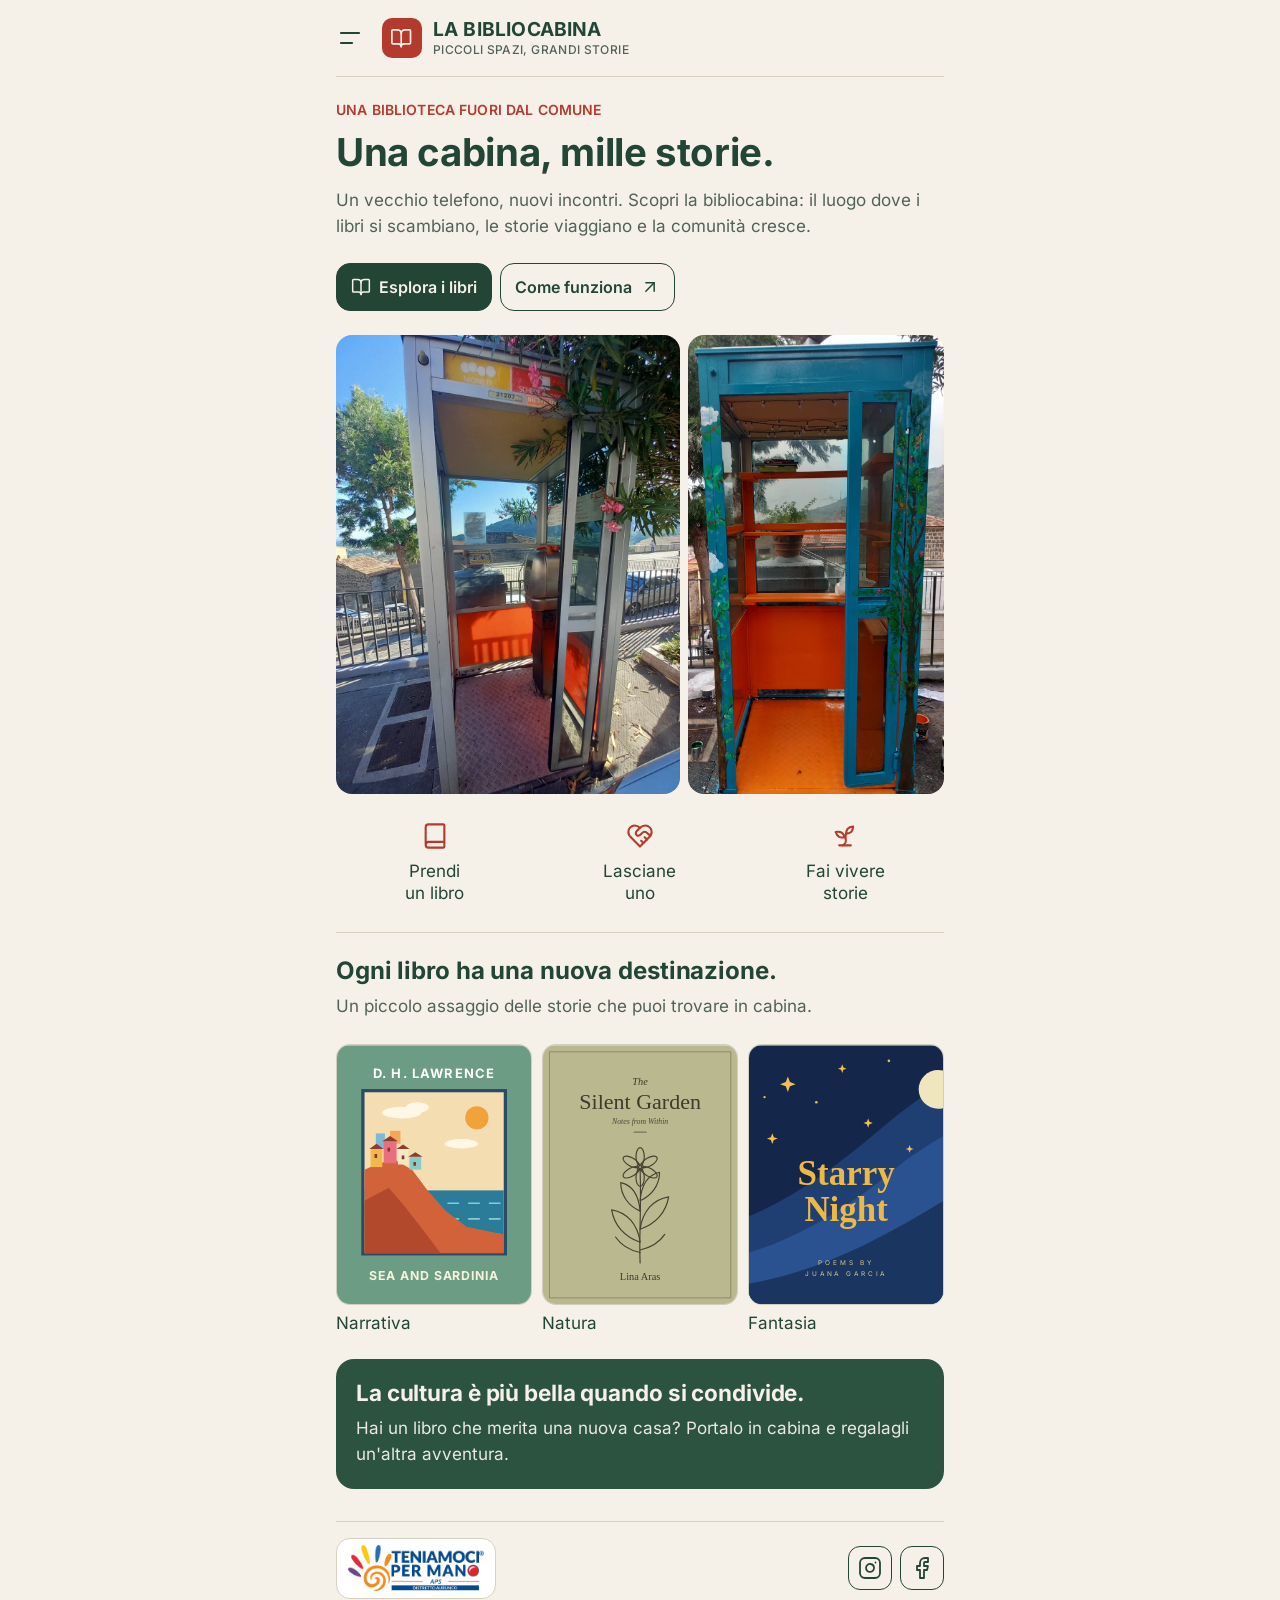
==== commit 6b3225a7: "Divide il sito in pagine vere e toglie commenti e newsletter - Una pagina per sezione: home, chi-sia" ====
--- a/index.html
+++ b/index.html
@@ -3,302 +3,71 @@
 <head>
 <meta charset="utf-8">
 <meta name="viewport" content="width=device-width,initial-scale=1,viewport-fit=cover">
-<meta name="description" content="La Bibliocabina: una cabina trasformata in biblioteca comunitaria, con libri in condivisione e storie da scoprire.">
-<style>:root{color-scheme:light;box-sizing:border-box;padding-top:env(safe-area-inset-top,0px);padding-bottom:env(safe-area-inset-bottom,0px)}html{scroll-padding-top:env(safe-area-inset-top,0px)}body{margin:0;padding:0;font:14px -apple-system,BlinkMacSystemFont,sans-serif;background:#fff;color:#000}img{max-width:100%}[hidden]:not([hidden=until-found i]){display:none!important}</style>
-<title>La Bibliocabina</title>
-<link rel="preconnect" href="https://fonts.googleapis.com">
-<link rel="preconnect" href="https://fonts.gstatic.com" crossorigin>
-<link href="https://fonts.googleapis.com/css2?family=Inter:wght@400;500;600;700&display=swap" rel="stylesheet">
-<style>
-/* Layout: una colonna stretta, come negli screenshot. Header con menu a sinistra, poi la pagina scelta.
-   Aspetto unico e chiaro per scelta: il sito deve restare identico al riferimento. */
-:root {
-  --paper: #F5F1E8;     /* avorio carta */
-  --paper-2: #ECE5D6;   /* avorio più scuro per riquadri */
-  --ink: #234536;       /* verde bosco scuro, titoli e pulsante */
-  --muted: #516258;     /* testo secondario */
-  --red: #B53A2E;       /* rosso cabina */
-  --forest: #2C5340;    /* riquadro verde */
-  --on-forest: #F5F1E8;
-  --line: #D8D1C0;
-  --scrim: rgba(20, 36, 28, 0.45);
-  --white: #FFFFFF;     /* fondo bianco del logo */
-  --field: #FBF9F3;     /* campi del modulo */
-  --field-line: #857F6B;
-  --font-body: 'Inter', system-ui, -apple-system, 'Segoe UI', Roboto, sans-serif;
-  color-scheme: light;
+<title>La Bibliocabina di Castelforte – Libri in condivisione</title>
+<meta name="description" content="Bibliocabina a Castelforte (LT): una cabina telefonica diventata biblioteca di strada. Prendi un libro, lasciane uno. Progetto di Teniamoci per Mano APS.">
+<link rel="canonical" href="https://bibliocabina.github.io/bibliocabina-site/">
+<link rel="icon" href="favicon.svg" type="image/svg+xml">
+<meta property="og:type" content="website">
+<meta property="og:locale" content="it_IT">
+<meta property="og:site_name" content="La Bibliocabina">
+<meta property="og:title" content="La Bibliocabina di Castelforte – Libri in condivisione">
+<meta property="og:description" content="Bibliocabina a Castelforte (LT): una cabina telefonica diventata biblioteca di strada. Prendi un libro, lasciane uno. Progetto di Teniamoci per Mano APS.">
+<meta property="og:url" content="https://bibliocabina.github.io/bibliocabina-site/">
+<meta property="og:image" content="https://bibliocabina.github.io/bibliocabina-site/assets/cabina-castelforte.jpg">
+<meta property="og:image:alt" content="La cabina telefonica di Castelforte trasformata in Bibliocabina">
+<meta name="twitter:card" content="summary_large_image">
+<link rel="preload" href="assets/fonts/inter-latin-400-normal.woff2" as="font" type="font/woff2" crossorigin>
+<link rel="stylesheet" href="assets/style.css">
+<script type="application/ld+json">
+{
+  "@context": "https://schema.org",
+  "@type": "Library",
+  "name": "La Bibliocabina",
+  "description": "Una vecchia cabina telefonica trasformata in biblioteca di strada a Castelforte (LT), dove chiunque può prendere un libro, lasciarne uno o farlo circolare.",
+  "url": "https://bibliocabina.github.io/bibliocabina-site/",
+  "image": [
+    "https://bibliocabina.github.io/bibliocabina-site/assets/cabina-castelforte.jpg",
+    "https://bibliocabina.github.io/bibliocabina-site/assets/foto_bibliocabina.jpeg"
+  ],
+  "email": "bibliocabina@yahoo.com",
+  "address": {
+    "@type": "PostalAddress",
+    "streetAddress": "Piazza Francesco Petronio",
+    "addressLocality": "Castelforte",
+    "addressRegion": "LT",
+    "postalCode": "04021",
+    "addressCountry": "IT"
+  },
+  "geo": {
+    "@type": "GeoCoordinates",
+    "latitude": 41.300278,
+    "longitude": 13.823111
+  },
+  "openingHoursSpecification": {
+    "@type": "OpeningHoursSpecification",
+    "dayOfWeek": ["Monday", "Tuesday", "Wednesday", "Thursday", "Friday", "Saturday", "Sunday"],
+    "opens": "00:00",
+    "closes": "23:59"
+  },
+  "hasMap": "https://maps.app.goo.gl/ehPVaKDYmYYoMXs57",
+  "parentOrganization": {
+    "@type": "Organization",
+    "name": "Teniamoci per Mano APS – Distretto Aurunco"
+  }
 }
-
-*, *::before, *::after { box-sizing: border-box; }
-body {
-  margin: 0;
-  background: var(--paper);
-  color: var(--ink);
-  font: 400 1.0625rem/1.5 var(--font-body);
-  -webkit-text-size-adjust: 100%;
-}
-h1, h2, h3, p, ul { margin: 0; padding: 0; }
-ul { list-style: none; }
-h1, h2, h3 { text-wrap: balance; }
-a { color: inherit; }
-:focus-visible { outline: 2px solid var(--red); outline-offset: 3px; }
-h1:focus { outline: none; }
-
-.wrap {
-  max-width: 640px;
-  margin-left: auto;
-  margin-right: auto;
-  padding-left: max(16px, env(safe-area-inset-left, 0px));
-  padding-right: max(16px, env(safe-area-inset-right, 0px));
-}
-
-.ico { width: 1.5rem; height: 1.5rem; flex: none; fill: none; stroke: currentColor; stroke-width: 1.8; stroke-linecap: round; stroke-linejoin: round; }
-
-/* Header */
-.top { display: flex; align-items: center; gap: 0.6rem; padding-block: 1rem; }
-.menu-btn, .close-btn {
-  display: inline-flex; align-items: center; justify-content: center;
-  width: 2.75rem; height: 2.75rem; flex: none; padding: 0;
-  border: 0; border-radius: 12px; background: transparent; color: var(--ink); cursor: pointer;
-}
-.menu-btn { margin-left: -0.5rem; }
-.menu-btn:hover, .close-btn:hover { background: var(--paper-2); }
-.menu-btn svg { width: 1.75rem; height: 1.75rem; fill: none; stroke: currentColor; stroke-width: 2.2; stroke-linecap: round; }
-.brand { display: flex; align-items: center; gap: 0.7rem; min-width: 0; min-height: 44px; text-decoration: none; }
-.logo { width: 2.5rem; height: 2.5rem; flex: none; border-radius: 10px; background: var(--red); color: var(--paper); display: inline-flex; align-items: center; justify-content: center; }
-.logo .ico { width: 1.4rem; height: 1.4rem; }
-.brand-text { display: flex; flex-direction: column; gap: 0.2rem; min-width: 0; }
-.brand-text strong { font: 700 1.2rem/1.1 var(--font-body); letter-spacing: 0.01em; text-transform: uppercase; }
-.brand-text small { font: 500 0.75rem/1.2 var(--font-body); letter-spacing: 0.03em; text-transform: uppercase; color: var(--muted); }
-.rule { border: 0; border-top: 1px solid var(--line); margin: 0; }
-
-/* Pagine */
-.page { display: flex; flex-direction: column; gap: 1.5rem; padding-block: 1.5rem 2rem; }
-.intro { display: flex; flex-direction: column; gap: 0.65rem; }
-.eyebrow { font: 600 0.875rem/1.3 var(--font-body); letter-spacing: 0.01em; text-transform: uppercase; color: var(--red); }
-.page h1 { font: 700 clamp(1.75rem, 7.2vw, 2.4rem)/1.15 var(--font-body); letter-spacing: -0.01em; }
-.lead { font-size: 1.0625rem; line-height: 1.5; color: var(--muted); margin-top: 0.25rem; }
-.page h2 { font: 700 1.5rem/1.2 var(--font-body); letter-spacing: -0.005em; }
-
-.cta { display: flex; flex-wrap: wrap; gap: 0.5rem; }
-.btn {
-  display: inline-flex; align-items: center; justify-content: center; gap: 0.45rem;
-  min-height: 3rem; padding: 0.7rem 0.9rem; border: 1.5px solid var(--ink); border-radius: 14px;
-  font: 600 1rem/1.2 var(--font-body); text-decoration: none; white-space: nowrap;
-}
-.btn .ico { width: 1.25rem; height: 1.25rem; }
-.btn-solid { background: var(--ink); color: var(--paper); }
-.btn-solid:hover { background: #1A352A; }
-.btn-outline { background: transparent; color: var(--ink); }
-.btn-outline:hover { background: var(--paper-2); }
-
-.hero-photo { margin: 0; }
-.photo-pair { display: flex; align-items: flex-start; justify-content: center; gap: 0.5rem; }
-.photo-pair img { display: block; min-width: 0; height: auto; border-radius: 16px; }
-.photo-pair .ph-cabina { flex: 0.75 1 0; }      /* 960 x 1280 */
-.photo-pair .ph-dipinta { flex: 0.5563 1 0; }   /* 890 x 1600 */
-
-.acts { display: grid; grid-template-columns: repeat(3, minmax(0, 1fr)); gap: 0.5rem; text-align: center; }
-.act { display: flex; flex-direction: column; align-items: center; gap: 0.6rem; padding: 0.25rem; text-decoration: none; font-size: 1.0625rem; line-height: 1.3; }
-.act .ico { width: 1.75rem; height: 1.75rem; color: var(--red); }
-.act:hover { color: var(--red); }
-
-.sub { color: var(--muted); }
-.head-group { display: flex; flex-direction: column; gap: 0.5rem; }
-
-/* Copertine */
-.covers { display: grid; grid-template-columns: repeat(3, minmax(0, 1fr)); gap: 0.6rem; }
-.covers a { display: flex; flex-direction: column; gap: 0.45rem; text-decoration: none; }
-.cover { display: block; aspect-ratio: 3 / 4; max-width: 100%; border-radius: 14px; overflow: hidden; border: 1px solid rgba(35, 69, 54, 0.14); background: var(--paper-2); }
-.cover svg { display: block; width: 100%; height: 100%; }
-.cover-label { font-size: 1.0625rem; line-height: 1.3; }
-.covers a:hover .cover-label { color: var(--red); }
-
-/* Riquadro verde */
-.share-card { background: var(--forest); color: var(--on-forest); border-radius: 18px; padding: 1.25rem 1.25rem 1.35rem; display: flex; flex-direction: column; gap: 0.6rem; }
-.page .share-card h2 { font-size: 1.4rem; line-height: 1.25; }
-.share-card p { line-height: 1.5; opacity: 0.95; }
-
-/* Logo: in fondo alla home e in testa a Chi siamo. Il fondo bianco del file è parte del riquadro. */
-.logo-card { margin: 0; background: var(--white); border: 1px solid var(--line); border-radius: 22px; padding: 1.1rem 1.25rem; display: flex; justify-content: center; }
-.logo-card img { display: block; width: min(22rem, 100%); height: auto; }
-
-/* Commenti */
-.comments { display: flex; flex-direction: column; gap: 1.1rem; }
-.c-form { display: flex; flex-direction: column; gap: 0.9rem; }
-.c-form fieldset { border: 0; margin: 0; padding: 0; min-width: 0; display: flex; flex-direction: column; gap: 0.9rem; }
-.field { display: flex; flex-direction: column; gap: 0.35rem; }
-.field label { font: 600 0.9rem/1.3 var(--font-body); }
-.field input, .field textarea { width: 100%; font: 400 1.0625rem/1.4 var(--font-body); color: var(--ink); background: var(--field); border: 1.5px solid var(--field-line); border-radius: 12px; padding: 0.7rem 0.85rem; }
-.field textarea { resize: vertical; min-height: 7rem; }
-.field input:focus-visible, .field textarea:focus-visible { outline: 2px solid var(--red); outline-offset: 1px; border-color: var(--red); }
-.check { display: grid; grid-template-columns: 1.25rem minmax(0, 1fr); gap: 0.7rem; align-items: start; font-size: 0.9375rem; line-height: 1.45; color: var(--muted); }
-.check input { width: 1.25rem; height: 1.25rem; margin: 0.1rem 0 0; accent-color: var(--forest); }
-.c-note { padding: 0.8rem 1rem; border-radius: 12px; background: var(--paper-2); font-size: 0.9375rem; line-height: 1.45; }
-.c-msg { font-size: 0.9375rem; line-height: 1.4; }
-.c-msg:empty { display: none; }
-.c-msg.err { color: var(--red); }
-.c-msg.ok { color: var(--forest); font-weight: 600; }
-.c-form .btn { align-self: flex-start; }
-.c-form .btn:disabled { opacity: 0.55; cursor: default; }
-.c-list { display: flex; flex-direction: column; gap: 0.8rem; }
-.c-item { background: var(--paper-2); border-radius: 14px; padding: 0.9rem 1rem 1rem; display: flex; flex-direction: column; gap: 0.35rem; }
-.c-head { display: flex; flex-wrap: wrap; align-items: baseline; justify-content: space-between; gap: 0.2rem 0.8rem; }
-.c-head strong { font-weight: 700; overflow-wrap: anywhere; }
-.c-head time { font-size: 0.8125rem; color: var(--muted); }
-.c-item p { overflow-wrap: anywhere; white-space: pre-line; }
-.c-admin { display: flex; flex-wrap: wrap; align-items: center; gap: 0.4rem 0.8rem; margin-top: 0.3rem; font-size: 0.8125rem; color: var(--muted); }
-.c-admin span { overflow-wrap: anywhere; min-width: 0; }
-.c-admin button { font: 600 0.8125rem/1 var(--font-body); padding: 0.5rem 0.75rem; border: 1.5px solid var(--red); border-radius: 10px; background: transparent; color: var(--red); cursor: pointer; }
-.c-empty { color: var(--muted); padding: 0.9rem 1rem; border: 1.5px dashed var(--field-line); border-radius: 14px; }
-/* Chi siamo */
-.story { background: var(--paper-2); border-radius: 22px; padding: 1rem 1rem 1.4rem; display: flex; flex-direction: column; gap: 0.9rem; }
-.story h1 { margin-top: -0.2rem; }
-.story p { color: var(--muted); }
-.facts { display: flex; flex-direction: column; gap: 1.1rem; margin-top: 0.4rem; }
-.fact { display: grid; grid-template-columns: 2rem minmax(0, 1fr); gap: 0.2rem 0.9rem; align-items: start; }
-.fact .ico { width: 2rem; height: 2rem; color: var(--red); grid-row: span 2; }
-.page .fact h2 { font-size: 1.2rem; line-height: 1.25; }
-.fact p { line-height: 1.45; }
-
-/* Catalogo */
-.books { display: flex; flex-direction: column; gap: 1rem; }
-.book { display: grid; grid-template-columns: 5.5rem minmax(0, 1fr); gap: 1rem; align-items: center; background: var(--paper-2); border-radius: 16px; padding: 0.8rem; }
-.book-info { display: flex; flex-direction: column; gap: 0.2rem; min-width: 0; }
-.page .book-info h2 { font-size: 1.2rem; line-height: 1.25; }
-.author { color: var(--muted); }
-.meta { display: flex; flex-wrap: wrap; align-items: center; gap: 0.4rem 0.8rem; margin-top: 0.35rem; font-size: 0.875rem; }
-.genre { font-weight: 600; text-transform: uppercase; letter-spacing: 0.03em; color: var(--ink); }
-.status { display: inline-flex; align-items: center; gap: 0.4rem; font-weight: 500; }
-.status::before { content: ""; width: 0.65rem; height: 0.65rem; border-radius: 50%; background: var(--forest); flex: none; }
-.status.out { color: var(--red); }
-.status.out::before { background: transparent; border: 2px solid var(--red); }
-.note { font-size: 0.875rem; color: var(--muted); }
-
-/* Come funziona e Dove siamo */
-.cards { display: flex; flex-direction: column; gap: 0.9rem; }
-.card { background: var(--paper-2); border-radius: 16px; padding: 1.1rem 1.1rem 1.2rem; display: grid; grid-template-columns: 2rem minmax(0, 1fr); gap: 0.25rem 0.9rem; align-items: start; }
-.card > .ico { width: 2rem; height: 2rem; color: var(--red); grid-row: span 3; }
-.card > .btn { grid-column: 2; justify-self: start; margin-top: 0.5rem; }
-.card .mail-link { color: var(--ink); font-weight: 600; font-size: clamp(0.84rem, 4.4vw, 1rem); display: inline-block; padding: 0.85rem 0; margin: -0.85rem 0; text-decoration: underline; text-underline-offset: 0.2em; overflow-wrap: anywhere; }
-.card .mail-link:hover { color: var(--red); }
-.page .card h2 { font-size: 1.25rem; line-height: 1.25; }
-.card p { color: var(--muted); line-height: 1.45; }
-.todo { color: var(--ink) !important; font-style: italic; border-bottom: 1px dashed var(--forest); width: fit-content; max-width: 100%; overflow-wrap: anywhere; }
-
-/* Elenco contatti e iscritti, solo gestori */
-.subs { display: flex; flex-direction: column; gap: 0.8rem; padding: 1.1rem; border: 1.5px dashed var(--field-line); border-radius: 16px; }
-.subs h3 { font: 700 1.2rem/1.25 var(--font-body); }
-.subs-actions { display: flex; flex-wrap: wrap; gap: 0.5rem; }
-.subs-actions .btn { white-space: normal; text-align: center; }
-.subs-list { display: flex; flex-direction: column; gap: 0.5rem; max-height: 22rem; overflow-y: auto; }
-.subs-list li { display: flex; flex-wrap: wrap; align-items: baseline; justify-content: space-between; gap: 0.15rem 0.8rem; padding: 0.6rem 0.75rem; border-radius: 10px; background: var(--paper-2); font-size: 0.9375rem; min-width: 0; }
-.subs-list strong { font-weight: 600; overflow-wrap: anywhere; min-width: 0; }
-.subs-list .tag { font-size: 0.75rem; font-weight: 600; letter-spacing: 0.03em; text-transform: uppercase; }
-.subs-list .tag.yes { color: var(--forest); }
-.subs-list .tag.no { color: var(--muted); }
-
-/* Piè di pagina, uguale su ogni pagina */
-.site-foot { display: flex; flex-direction: column; gap: 1rem; padding-bottom: 2rem; }
-.foot-row { display: flex; flex-wrap: wrap; align-items: center; justify-content: space-between; gap: 0.8rem 1rem; }
-.foot-logo { margin: 0; background: var(--white); border: 1px solid var(--line); border-radius: 14px; padding: 0.4rem 0.7rem; }
-.foot-logo img { display: block; width: 8.5rem; height: auto; }
-.foot-social { display: flex; gap: 0.5rem; }
-.foot-social a { display: inline-flex; align-items: center; justify-content: center; width: 2.75rem; height: 2.75rem; border: 1.5px solid var(--ink); border-radius: 12px; color: var(--ink); text-decoration: none; }
-.foot-social a:hover { background: var(--paper-2); border-color: var(--red); color: var(--red); }
-.foot-legal a { display: inline-flex; align-items: center; min-height: 44px; font: 500 0.9375rem/1.3 var(--font-body); color: var(--muted); text-underline-offset: 0.2em; }
-.foot-legal a:hover { color: var(--red); }
-
-/* Informativa privacy */
-.legal { display: flex; flex-direction: column; gap: 1.6rem; }
-.legal section { display: flex; flex-direction: column; gap: 0.6rem; }
-.page .legal h2 { font: 700 1.2rem/1.25 var(--font-body); }
-.legal p, .legal li { color: var(--muted); line-height: 1.55; overflow-wrap: anywhere; }
-.legal strong { color: var(--ink); font-weight: 600; }
-.legal ul { list-style: disc; padding-left: 1.25rem; display: flex; flex-direction: column; gap: 0.45rem; }
-.legal a, .note a { color: var(--ink); font-weight: 600; text-underline-offset: 0.2em; }
-.legal a:hover, .note a:hover { color: var(--red); }
-.legal-end { display: flex; flex-direction: column; align-items: flex-start; gap: 0.4rem; padding-top: 0.4rem; border-top: 1px solid var(--line); }
-.legal-end p { font-size: 0.9375rem; color: var(--muted); padding-top: 0.9rem; }
-
-/* Contatti */
-.social-cards { display: flex; flex-direction: column; gap: 0.9rem; }
-.social-card { background: var(--paper-2); border-radius: 16px; padding: 1.4rem 1.1rem 1.5rem; display: flex; flex-direction: column; align-items: center; gap: 0.7rem; text-align: center; }
-.social-card > .ico { width: 2.5rem; height: 2.5rem; color: var(--red); }
-.page .social-card h2 { font-size: 1.25rem; line-height: 1.25; }
-
-/* Menu a comparsa */
-.scrim { position: fixed; inset: 0; z-index: 20; background: var(--scrim); opacity: 0; visibility: hidden; transition: opacity 0.25s ease, visibility 0s linear 0.25s; }
-.drawer {
-  position: fixed; top: 0; bottom: 0; left: 0; z-index: 30; width: min(84vw, 320px);
-  display: flex; flex-direction: column; gap: 0.75rem; overflow-y: auto;
-  padding: calc(1rem + env(safe-area-inset-top, 0px)) 1rem calc(1rem + env(safe-area-inset-bottom, 0px)) calc(1rem + env(safe-area-inset-left, 0px));
-  background: var(--paper); border-right: 1px solid var(--line);
-  transform: translateX(-102%); visibility: hidden;
-  transition: transform 0.25s ease, visibility 0s linear 0.25s;
-}
-body.menu-open { overflow: hidden; }
-body.menu-open .scrim { opacity: 1; visibility: visible; transition: opacity 0.25s ease, visibility 0s; }
-body.menu-open .drawer { transform: none; visibility: visible; transition: transform 0.25s ease, visibility 0s; box-shadow: 8px 0 32px rgba(20, 36, 28, 0.18); }
-.drawer-head { display: flex; align-items: center; justify-content: space-between; gap: 1rem; }
-.drawer-title { font: 600 0.875rem/1.3 var(--font-body); letter-spacing: 0.01em; text-transform: uppercase; color: var(--red); }
-.drawer-list { display: flex; flex-direction: column; gap: 0.2rem; }
-.drawer-list a { display: flex; align-items: center; gap: 0.9rem; padding: 0.85rem 0.75rem; border-radius: 12px; text-decoration: none; font: 600 1.125rem/1.2 var(--font-body); }
-.drawer-list a .ico { color: var(--red); }
-.drawer-list a:hover, .drawer-list a[aria-current="page"] { background: var(--paper-2); }
-.drawer-foot { margin-top: auto; padding-top: 1rem; border-top: 1px solid var(--line); font: 500 0.75rem/1.3 var(--font-body); letter-spacing: 0.03em; text-transform: uppercase; color: var(--muted); }
-
-.defs { position: absolute; width: 0; height: 0; overflow: hidden; }
-
-@media (max-width: 360px) {
-  .book { grid-template-columns: 4.5rem minmax(0, 1fr); }
-}
-@media (prefers-reduced-motion: reduce) {
-  .scrim, .drawer, body.menu-open .scrim, body.menu-open .drawer { transition: none; }
-}
-</style>
+</script>
+<script>
+/* Vecchi link con # (es. .../#catalogo): portano alla pagina vera. */
+(function () {
+  var pages = { 'chi-siamo': 1, 'catalogo': 1, 'come-funziona': 1, 'dove-siamo': 1, 'contatti': 1 };
+  var h = (location.hash || '').slice(1);
+  if (pages[h]) location.replace(h + '/');
+})();
+</script>
 </head>
 <body>
-<!-- Icone e copertine riutilizzabili -->
 <svg class="defs" aria-hidden="true" focusable="false">
   <defs>
-    <symbol id="i-book-open" viewBox="0 0 24 24"><path d="M12 7v14"/><path d="M3 18a1 1 0 0 1-1-1V4a1 1 0 0 1 1-1h5a4 4 0 0 1 4 4 4 4 0 0 1 4-4h5a1 1 0 0 1 1 1v13a1 1 0 0 1-1 1h-6a3 3 0 0 0-3 3 3 3 0 0 0-3-3z"/></symbol>
-    <symbol id="i-book" viewBox="0 0 24 24"><path d="M4 19.5v-15A2.5 2.5 0 0 1 6.5 2H19a1 1 0 0 1 1 1v18a1 1 0 0 1-1 1H6.5a1 1 0 0 1 0-5H20"/></symbol>
-    <symbol id="i-book-heart" viewBox="0 0 24 24"><path d="M16 8.2A2.22 2.22 0 0 0 13.8 6c-.8 0-1.4.3-1.8.9-.4-.6-1-.9-1.8-.9A2.22 2.22 0 0 0 8 8.2c0 .6.3 1.2.7 1.6A226.652 226.652 0 0 0 12 13a404 404 0 0 0 3.3-3.1 2.413 2.413 0 0 0 .7-1.7"/><path d="M4 19.5v-15A2.5 2.5 0 0 1 6.5 2H19a1 1 0 0 1 1 1v18a1 1 0 0 1-1 1H6.5a1 1 0 0 1 0-5H20"/></symbol>
-    <symbol id="i-heart" viewBox="0 0 24 24"><path d="M19 14c1.49-1.46 3-3.21 3-5.5A5.5 5.5 0 0 0 16.5 3c-1.76 0-3 .5-4.5 2-1.5-1.5-2.74-2-4.5-2A5.5 5.5 0 0 0 2 8.5c0 2.3 1.5 4.05 3 5.5l7 7Z"/><path d="M12 5 9.04 7.96a2.17 2.17 0 0 0 0 3.08c.82.82 2.13.85 3 .07l2.07-1.9a2.82 2.82 0 0 1 3.79 0l2.96 2.66"/><path d="m18 15-2-2"/><path d="m15 18-2-2"/></symbol>
-    <symbol id="i-sprout" viewBox="0 0 24 24"><path d="M7 20h10"/><path d="M10 20c5.5-2.5.8-6.4 3-10"/><path d="M9.5 9.4c1.1.8 1.8 2.2 2.3 3.7-2 .4-3.5.4-4.8-.3-1.2-.6-2.3-1.9-3-4.2 2.8-.5 4.4 0 5.5.8z"/><path d="M14.1 6a7 7 0 0 0-1.1 4c1.9-.1 3.3-.6 4.3-1.4 1-1 1.6-2.3 1.7-4.6-2.7.1-4 1-4.9 2z"/></symbol>
-    <symbol id="i-users" viewBox="0 0 24 24"><path d="M16 21v-2a4 4 0 0 0-4-4H6a4 4 0 0 0-4 4v2"/><circle cx="9" cy="7" r="4"/><path d="M22 21v-2a4 4 0 0 0-3-3.87"/><path d="M16 3.13a4 4 0 0 1 0 7.75"/></symbol>
-    <symbol id="i-arrow" viewBox="0 0 24 24"><path d="M7 7h10v10"/><path d="M7 17 17 7"/></symbol>
-    <symbol id="i-pin" viewBox="0 0 24 24"><path d="M20 10c0 4.993-5.539 10.193-7.399 11.799a1 1 0 0 1-1.202 0C9.539 20.193 4 14.993 4 10a8 8 0 0 1 16 0"/><circle cx="12" cy="10" r="3"/></symbol>
-    <symbol id="i-mail" viewBox="0 0 24 24"><rect width="20" height="16" x="2" y="4" rx="2"/><path d="m22 7-8.97 5.7a1.94 1.94 0 0 1-2.06 0L2 7"/></symbol>
-    <symbol id="i-home" viewBox="0 0 24 24"><path d="M15 21v-8a1 1 0 0 0-1-1h-4a1 1 0 0 0-1 1v8"/><path d="M3 10a2 2 0 0 1 .709-1.528l7-5.999a2 2 0 0 1 2.582 0l7 5.999A2 2 0 0 1 21 10v9a2 2 0 0 1-2 2H5a2 2 0 0 1-2-2z"/></symbol>
-    <symbol id="i-x" viewBox="0 0 24 24"><path d="M18 6 6 18"/><path d="m6 6 12 12"/></symbol>
-    <symbol id="i-instagram" viewBox="0 0 24 24"><rect width="20" height="20" x="2" y="2" rx="5" ry="5"/><path d="M16 11.37A4 4 0 1 1 12.63 8 4 4 0 0 1 16 11.37z"/><path d="M17.5 6.5h.01"/></symbol>
-    <symbol id="i-facebook" viewBox="0 0 24 24"><path d="M18 2h-3a5 5 0 0 0-5 5v3H7v4h3v8h4v-8h3l1-4h-4V7a1 1 0 0 1 1-1h3z"/></symbol>
-
-    <symbol id="cv-mare" viewBox="0 0 150 200">
-      <rect width="150" height="200" fill="#6C9C83"/>
-      <text x="75" y="25" text-anchor="middle" font-family="Inter, system-ui, sans-serif" font-size="10" font-weight="700" letter-spacing=".9" fill="#FFFFFF">D. H. LAWRENCE</text>
-      <rect x="20" y="35" width="110" height="126" fill="#F5DDB2" stroke="#2A4B66" stroke-width="2.5"/>
-      <circle cx="108" cy="56" r="9" fill="#F0A23B"/>
-      <ellipse cx="50" cy="52" rx="15" ry="4.5" fill="#FFF7E6"/>
-      <ellipse cx="62" cy="48" rx="9" ry="4" fill="#FFF7E6"/>
-      <ellipse cx="96" cy="76" rx="13" ry="3.6" fill="#FFF7E6"/>
-      <rect x="21.25" y="112" width="107.5" height="48.5" fill="#2B7C99"/>
-      <path d="M21.25 122h107.5M21.25 134h107.5M21.25 146h107.5" stroke="#8ACBD2" stroke-width="1.2" stroke-dasharray="9 7" fill="none"/>
-      <path d="M21.25 160.5V96L30 92 44 88 58 96 70 112 84 128 100 140 128.75 146V160.5Z" fill="#D2623A"/>
-      <path d="M21.25 160.5V120L40 110 52 124 66 142 80 160.5Z" fill="#B3492C"/>
-      <rect x="30" y="68" width="7" height="12" fill="#7FB7D6"/>
-      <rect x="41" y="66" width="8" height="10" fill="#F4A65A"/>
-      <rect x="26" y="80" width="9" height="14" fill="#F2B84B"/>
-      <rect x="36" y="74" width="10" height="17" fill="#E8707E"/>
-      <rect x="47" y="80" width="8" height="12" fill="#F7E6C4"/>
-      <rect x="56" y="86" width="9" height="10" fill="#8CCBC4"/>
-      <path d="M25 80l5.5-4 5.5 4zM35 74l6-4 6 4zM46 80l5-3.5 5 3.5zM55 86l5.5-3.5 5.5 3.5z" fill="#8A3F2B"/>
-      <path d="M29 84h2v3h-2zM39 79h2v3h-2zM50 85h2v3h-2zM59 90h2v3h-2z" fill="#7A3B2A"/>
-      <text x="75" y="181" text-anchor="middle" font-family="Inter, system-ui, sans-serif" font-size="9.5" font-weight="700" letter-spacing=".7" fill="#F8F1DD">SEA AND SARDINIA</text>
-    </symbol>
-
     <symbol id="cv-giardino" viewBox="0 0 150 200">
       <rect width="150" height="200" fill="#B9B88F"/>
       <rect x="5" y="5" width="140" height="190" fill="none" stroke="#8F8E6A" stroke-width=".8"/>
@@ -326,7 +95,28 @@
       </g>
       <text x="75" y="181" text-anchor="middle" font-family="Georgia, 'Times New Roman', serif" font-size="8" fill="#3D3B2B">Lina Aras</text>
     </symbol>
-
+    <symbol id="cv-mare" viewBox="0 0 150 200">
+      <rect width="150" height="200" fill="#6C9C83"/>
+      <text x="75" y="25" text-anchor="middle" font-family="Inter, system-ui, sans-serif" font-size="10" font-weight="700" letter-spacing=".9" fill="#FFFFFF">D. H. LAWRENCE</text>
+      <rect x="20" y="35" width="110" height="126" fill="#F5DDB2" stroke="#2A4B66" stroke-width="2.5"/>
+      <circle cx="108" cy="56" r="9" fill="#F0A23B"/>
+      <ellipse cx="50" cy="52" rx="15" ry="4.5" fill="#FFF7E6"/>
+      <ellipse cx="62" cy="48" rx="9" ry="4" fill="#FFF7E6"/>
+      <ellipse cx="96" cy="76" rx="13" ry="3.6" fill="#FFF7E6"/>
+      <rect x="21.25" y="112" width="107.5" height="48.5" fill="#2B7C99"/>
+      <path d="M21.25 122h107.5M21.25 134h107.5M21.25 146h107.5" stroke="#8ACBD2" stroke-width="1.2" stroke-dasharray="9 7" fill="none"/>
+      <path d="M21.25 160.5V96L30 92 44 88 58 96 70 112 84 128 100 140 128.75 146V160.5Z" fill="#D2623A"/>
+      <path d="M21.25 160.5V120L40 110 52 124 66 142 80 160.5Z" fill="#B3492C"/>
+      <rect x="30" y="68" width="7" height="12" fill="#7FB7D6"/>
+      <rect x="41" y="66" width="8" height="10" fill="#F4A65A"/>
+      <rect x="26" y="80" width="9" height="14" fill="#F2B84B"/>
+      <rect x="36" y="74" width="10" height="17" fill="#E8707E"/>
+      <rect x="47" y="80" width="8" height="12" fill="#F7E6C4"/>
+      <rect x="56" y="86" width="9" height="10" fill="#8CCBC4"/>
+      <path d="M25 80l5.5-4 5.5 4zM35 74l6-4 6 4zM46 80l5-3.5 5 3.5zM55 86l5.5-3.5 5.5 3.5z" fill="#8A3F2B"/>
+      <path d="M29 84h2v3h-2zM39 79h2v3h-2zM50 85h2v3h-2zM59 90h2v3h-2z" fill="#7A3B2A"/>
+      <text x="75" y="181" text-anchor="middle" font-family="Inter, system-ui, sans-serif" font-size="9.5" font-weight="700" letter-spacing=".7" fill="#F8F1DD">SEA AND SARDINIA</text>
+    </symbol>
     <symbol id="cv-stelle" viewBox="0 0 150 200">
       <rect width="150" height="200" fill="#14264A"/>
       <path d="M0 132C34 118 64 96 100 66 120 49 138 36 150 30V200H0Z" fill="#1F3F73"/>
@@ -346,6 +136,18 @@
       <text x="75" y="170" text-anchor="middle" font-family="Inter, system-ui, sans-serif" font-size="5" letter-spacing="2.2" fill="#D9C48A">POEMS BY</text>
       <text x="75" y="178" text-anchor="middle" font-family="Inter, system-ui, sans-serif" font-size="5" letter-spacing="2.2" fill="#D9C48A">JUANA GARCIA</text>
     </symbol>
+    <symbol id="i-arrow" viewBox="0 0 24 24"><path d="M7 7h10v10"/><path d="M7 17 17 7"/></symbol>
+    <symbol id="i-book" viewBox="0 0 24 24"><path d="M4 19.5v-15A2.5 2.5 0 0 1 6.5 2H19a1 1 0 0 1 1 1v18a1 1 0 0 1-1 1H6.5a1 1 0 0 1 0-5H20"/></symbol>
+    <symbol id="i-book-open" viewBox="0 0 24 24"><path d="M12 7v14"/><path d="M3 18a1 1 0 0 1-1-1V4a1 1 0 0 1 1-1h5a4 4 0 0 1 4 4 4 4 0 0 1 4-4h5a1 1 0 0 1 1 1v13a1 1 0 0 1-1 1h-6a3 3 0 0 0-3 3 3 3 0 0 0-3-3z"/></symbol>
+    <symbol id="i-facebook" viewBox="0 0 24 24"><path d="M18 2h-3a5 5 0 0 0-5 5v3H7v4h3v8h4v-8h3l1-4h-4V7a1 1 0 0 1 1-1h3z"/></symbol>
+    <symbol id="i-heart" viewBox="0 0 24 24"><path d="M19 14c1.49-1.46 3-3.21 3-5.5A5.5 5.5 0 0 0 16.5 3c-1.76 0-3 .5-4.5 2-1.5-1.5-2.74-2-4.5-2A5.5 5.5 0 0 0 2 8.5c0 2.3 1.5 4.05 3 5.5l7 7Z"/><path d="M12 5 9.04 7.96a2.17 2.17 0 0 0 0 3.08c.82.82 2.13.85 3 .07l2.07-1.9a2.82 2.82 0 0 1 3.79 0l2.96 2.66"/><path d="m18 15-2-2"/><path d="m15 18-2-2"/></symbol>
+    <symbol id="i-home" viewBox="0 0 24 24"><path d="M15 21v-8a1 1 0 0 0-1-1h-4a1 1 0 0 0-1 1v8"/><path d="M3 10a2 2 0 0 1 .709-1.528l7-5.999a2 2 0 0 1 2.582 0l7 5.999A2 2 0 0 1 21 10v9a2 2 0 0 1-2 2H5a2 2 0 0 1-2-2z"/></symbol>
+    <symbol id="i-instagram" viewBox="0 0 24 24"><rect width="20" height="20" x="2" y="2" rx="5" ry="5"/><path d="M16 11.37A4 4 0 1 1 12.63 8 4 4 0 0 1 16 11.37z"/><path d="M17.5 6.5h.01"/></symbol>
+    <symbol id="i-mail" viewBox="0 0 24 24"><rect width="20" height="16" x="2" y="4" rx="2"/><path d="m22 7-8.97 5.7a1.94 1.94 0 0 1-2.06 0L2 7"/></symbol>
+    <symbol id="i-pin" viewBox="0 0 24 24"><path d="M20 10c0 4.993-5.539 10.193-7.399 11.799a1 1 0 0 1-1.202 0C9.539 20.193 4 14.993 4 10a8 8 0 0 1 16 0"/><circle cx="12" cy="10" r="3"/></symbol>
+    <symbol id="i-sprout" viewBox="0 0 24 24"><path d="M7 20h10"/><path d="M10 20c5.5-2.5.8-6.4 3-10"/><path d="M9.5 9.4c1.1.8 1.8 2.2 2.3 3.7-2 .4-3.5.4-4.8-.3-1.2-.6-2.3-1.9-3-4.2 2.8-.5 4.4 0 5.5.8z"/><path d="M14.1 6a7 7 0 0 0-1.1 4c1.9-.1 3.3-.6 4.3-1.4 1-1 1.6-2.3 1.7-4.6-2.7.1-4 1-4.9 2z"/></symbol>
+    <symbol id="i-users" viewBox="0 0 24 24"><path d="M16 21v-2a4 4 0 0 0-4-4H6a4 4 0 0 0-4 4v2"/><circle cx="9" cy="7" r="4"/><path d="M22 21v-2a4 4 0 0 0-3-3.87"/><path d="M16 3.13a4 4 0 0 1 0 7.75"/></symbol>
+    <symbol id="i-x" viewBox="0 0 24 24"><path d="M18 6 6 18"/><path d="m6 6 12 12"/></symbol>
   </defs>
 </svg>
 
@@ -356,12 +158,12 @@
     <button class="close-btn" id="close-btn" type="button" aria-label="Chiudi il menu"><svg class="ico"><use href="#i-x"/></svg></button>
   </div>
   <ul class="drawer-list">
-    <li><a href="#home" data-page="home"><svg class="ico"><use href="#i-home"/></svg>Home</a></li>
-    <li><a href="#chi-siamo" data-page="chi-siamo"><svg class="ico"><use href="#i-users"/></svg>Chi siamo</a></li>
-    <li><a href="#catalogo" data-page="catalogo"><svg class="ico"><use href="#i-book"/></svg>Catalogo</a></li>
-    <li><a href="#come-funziona" data-page="come-funziona"><svg class="ico"><use href="#i-sprout"/></svg>Come funziona</a></li>
-    <li><a href="#dove-siamo" data-page="dove-siamo"><svg class="ico"><use href="#i-pin"/></svg>Dove siamo</a></li>
-    <li><a href="#contatti" data-page="contatti"><svg class="ico"><use href="#i-mail"/></svg>Contatti</a></li>
+    <li><a href="./" aria-current="page"><svg class="ico"><use href="#i-home"/></svg>Home</a></li>
+    <li><a href="chi-siamo/"><svg class="ico"><use href="#i-users"/></svg>Chi siamo</a></li>
+    <li><a href="catalogo/"><svg class="ico"><use href="#i-book"/></svg>Catalogo</a></li>
+    <li><a href="come-funziona/"><svg class="ico"><use href="#i-sprout"/></svg>Come funziona</a></li>
+    <li><a href="dove-siamo/"><svg class="ico"><use href="#i-pin"/></svg>Dove siamo</a></li>
+    <li><a href="contatti/"><svg class="ico"><use href="#i-mail"/></svg>Contatti</a></li>
   </ul>
   <p class="drawer-foot">Piccoli spazi, grandi storie</p>
 </nav>
@@ -371,7 +173,7 @@
     <button class="menu-btn" id="menu-btn" type="button" aria-label="Apri il menu" aria-expanded="false" aria-controls="drawer">
       <svg viewBox="0 0 28 28" aria-hidden="true"><path d="M5 9h18M5 19h11"/></svg>
     </button>
-    <a class="brand" href="#home" data-page="home" aria-label="La Bibliocabina, vai alla home">
+    <a class="brand" href="./" aria-label="La Bibliocabina, vai alla home">
       <span class="logo"><svg class="ico"><use href="#i-book-open"/></svg></span>
       <span class="brand-text">
         <strong>La Bibliocabina</strong>
@@ -382,8 +184,7 @@
   <hr class="rule">
 
   <main id="main">
-    <!-- HOME -->
-    <section class="page" id="page-home">
+    <section class="page">
       <div class="intro">
         <p class="eyebrow">Una biblioteca fuori dal comune</p>
         <h1>Una cabina, mille storie.</h1>
@@ -391,8 +192,8 @@
       </div>
 
       <div class="cta">
-        <a class="btn btn-solid" href="#catalogo" data-page="catalogo"><svg class="ico"><use href="#i-book-open"/></svg>Esplora i libri</a>
-        <a class="btn btn-outline" href="#come-funziona" data-page="come-funziona">Come funziona<svg class="ico"><use href="#i-arrow"/></svg></a>
+        <a class="btn btn-solid" href="catalogo/"><svg class="ico"><use href="#i-book-open"/></svg>Esplora i libri</a>
+        <a class="btn btn-outline" href="come-funziona/">Come funziona<svg class="ico"><use href="#i-arrow"/></svg></a>
       </div>
 
       <figure class="hero-photo">
@@ -403,9 +204,9 @@
       </figure>
 
       <ul class="acts">
-        <li><a class="act" href="#come-funziona" data-page="come-funziona"><svg class="ico"><use href="#i-book"/></svg>Prendi<br>un libro</a></li>
-        <li><a class="act" href="#come-funziona" data-page="come-funziona"><svg class="ico"><use href="#i-heart"/></svg>Lasciane<br>uno</a></li>
-        <li><a class="act" href="#come-funziona" data-page="come-funziona"><svg class="ico"><use href="#i-sprout"/></svg>Fai vivere<br>storie</a></li>
+        <li><a class="act" href="come-funziona/"><svg class="ico"><use href="#i-book"/></svg>Prendi<br>un libro</a></li>
+        <li><a class="act" href="come-funziona/"><svg class="ico"><use href="#i-heart"/></svg>Lasciane<br>uno</a></li>
+        <li><a class="act" href="come-funziona/"><svg class="ico"><use href="#i-sprout"/></svg>Fai vivere<br>storie</a></li>
       </ul>
 
       <hr class="rule">
@@ -416,15 +217,15 @@
       </div>
 
       <ul class="covers">
-        <li><a href="#catalogo" data-page="catalogo">
+        <li><a href="catalogo/">
           <span class="cover"><svg viewBox="0 0 150 200" role="img" aria-label="Copertina di Sea and Sardinia"><use href="#cv-mare" width="150" height="200"/></svg></span>
           <span class="cover-label">Narrativa</span>
         </a></li>
-        <li><a href="#catalogo" data-page="catalogo">
+        <li><a href="catalogo/">
           <span class="cover"><svg viewBox="0 0 150 200" role="img" aria-label="Copertina di The Silent Garden"><use href="#cv-giardino" width="150" height="200"/></svg></span>
           <span class="cover-label">Natura</span>
         </a></li>
-        <li><a href="#catalogo" data-page="catalogo">
+        <li><a href="catalogo/">
           <span class="cover"><svg viewBox="0 0 150 200" role="img" aria-label="Copertina di Starry Night"><use href="#cv-stelle" width="150" height="200"/></svg></span>
           <span class="cover-label">Fantasia</span>
         </a></li>
@@ -434,273 +235,6 @@
         <h2>La cultura è più bella quando si condivide.</h2>
         <p>Hai un libro che merita una nuova casa? Portalo in cabina e regalagli un'altra avventura.</p>
       </aside>
-
-      <section class="comments" id="commenti" aria-labelledby="h-commenti">
-        <div class="head-group">
-          <h2 id="h-commenti">Lascia un commento</h2>
-          <p class="sub">Racconta che libro hai preso o lasciato. Per commentare serve la tua email, che non viene mostrata agli altri visitatori.</p>
-        </div>
-
-        <p class="c-note" id="c-note" hidden></p>
-
-        <form class="c-form" id="c-form" novalidate>
-          <fieldset id="c-fields" disabled>
-            <div class="field">
-              <label for="c-nome">Nome</label>
-              <input id="c-nome" name="nome" type="text" autocomplete="name" maxlength="60" required>
-            </div>
-            <div class="field">
-              <label for="c-email">Email</label>
-              <input id="c-email" name="email" type="email" autocomplete="email" maxlength="120" required>
-            </div>
-            <div class="field">
-              <label for="c-testo">Commento</label>
-              <textarea id="c-testo" name="testo" rows="4" maxlength="600" required></textarea>
-            </div>
-            <label class="check" for="c-ok">
-              <input id="c-ok" name="consenso" type="checkbox" required>
-              <span>Accetto il trattamento della mia email per gestire il commento e rispondermi. Non viene mostrata agli altri visitatori.</span>
-            </label>
-            <label class="check" for="c-news">
-              <input id="c-news" name="newsletter" type="checkbox">
-              <span><strong>Facoltativo.</strong> Voglio ricevere la newsletter sulle iniziative dell'associazione. Posso revocare il consenso in qualsiasi momento.</span>
-            </label>
-            <p class="note">Leggi l'<a href="#privacy" data-page="privacy">informativa sulla privacy</a>.</p>
-          </fieldset>
-          <p class="c-msg" id="c-msg" role="status" aria-live="polite"></p>
-          <button class="btn btn-solid" id="c-send" type="submit" disabled>Pubblica il commento</button>
-        </form>
-
-        <ul class="c-list" id="c-list" aria-live="polite">
-          <li class="c-empty">Carico i commenti…</li>
-        </ul>
-
-        <section class="subs" id="subs" hidden aria-labelledby="h-subs">
-          <h3 id="h-subs">Contatti e newsletter</h3>
-          <p class="sub">Solo per chi gestisce il sito. <span id="subs-count">Carico l'elenco…</span></p>
-          <div class="subs-actions">
-            <button class="btn btn-outline" id="subs-news" type="button">Iscritti newsletter (CSV)</button>
-            <button class="btn btn-outline" id="subs-all" type="button">Tutti i contatti (CSV)</button>
-          </div>
-          <p class="c-msg" id="subs-msg" role="status" aria-live="polite"></p>
-          <ul class="subs-list" id="subs-list"></ul>
-        </section>
-      </section>
-
-    </section>
-
-    <!-- CHI SIAMO -->
-    <section class="page" id="page-chi-siamo" hidden>
-      <figure class="logo-card">
-        <img src="assets/Logo-TPM-APS-Aurunco.png" width="336" height="114" alt="Logo di Teniamoci per Mano APS, Distretto Aurunco" decoding="async">
-      </figure>
-      <article class="story">
-        <div class="photo-pair">
-          <img class="ph-cabina" src="assets/cabina-castelforte.jpg" width="960" height="1280" alt="La cabina telefonica di Castelforte, con l'apparecchio ancora all'interno, tra i fiori di oleandro e con vista sui tetti e sulle colline" decoding="async">
-          <img class="ph-dipinta" src="assets/foto_bibliocabina.jpeg" width="890" height="1600" alt="La cabina dipinta di azzurro, con rami, foglie, uccellini e nuvole sul telaio e l'interno arancione con mensole di legno, lucine e alcuni libri, a porta aperta" decoding="async">
-        </div>
-        <p class="eyebrow">La nostra storia</p>
-        <h1>Una vecchia cabina, una nuova storia da raccontare.</h1>
-        <p>Siamo la “TENIAMOCI PER MANO APS” un’associazione di clownterapia che attraverso il volontariato porta sorrisi, emozioni e momenti di spensieratezza in tutta Italia.</p>
-        <p>Nel nostro distretto AURUNCO abbiamo deciso di dare vita a un progetto speciale: trasformare una vecchia cabina telefonica in una piccola libreria di strada. Quella che un tempo era un luogo dove le persone si fermavano per comunicare, oggi è diventata uno spazio dove incontrarsi attraverso le pagine di un libro. Chiunque può prendere in prestito un libro, lasciarne uno in dono o semplicemente contribuire a far circolare la magia della lettura.</p>
-        <p>Abbiamo dato nuova vita a una vecchia cabina, ma soprattutto abbiamo creato uno spazio in cui la cultura si condivide, la gentilezza si moltiplica e le storie continuano a unire le persone. Perché proprio come ci insegna il nostro nome insieme possiamo fare molto di più: tenendoci per mano, una storia alla volta.</p>
-        <ul class="facts">
-          <li class="fact">
-            <svg class="ico"><use href="#i-book-heart"/></svg>
-            <h2>La nostra missione</h2>
-            <p>Promuovere la lettura, il riuso e la condivisione attraverso un piccolo gesto quotidiano.</p>
-          </li>
-          <li class="fact">
-            <svg class="ico"><use href="#i-users"/></svg>
-            <h2>La nostra comunità</h2>
-            <p>Un progetto che vive grazie a chi dona, sceglie e si prende cura dei libri.</p>
-          </li>
-        </ul>
-      </article>
-    </section>
-
-    <!-- CATALOGO -->
-    <section class="page" id="page-catalogo" hidden>
-      <div class="intro">
-        <p class="eyebrow">Il catalogo</p>
-        <h1>Ogni libro ha una nuova destinazione.</h1>
-        <p class="lead">Un piccolo assaggio delle storie che puoi trovare in cabina.</p>
-      </div>
-      <ul class="books">
-        <li class="book">
-          <span class="cover"><svg viewBox="0 0 150 200" role="img" aria-label="Copertina di Sea and Sardinia"><use href="#cv-mare" width="150" height="200"/></svg></span>
-          <div class="book-info">
-            <h2>Sea and Sardinia</h2>
-            <p class="author">D. H. Lawrence</p>
-            <p class="meta"><span class="genre">Narrativa</span><span class="status">In cabina</span></p>
-          </div>
-        </li>
-        <li class="book">
-          <span class="cover"><svg viewBox="0 0 150 200" role="img" aria-label="Copertina di The Silent Garden"><use href="#cv-giardino" width="150" height="200"/></svg></span>
-          <div class="book-info">
-            <h2>The Silent Garden</h2>
-            <p class="author">Lina Aras</p>
-            <p class="meta"><span class="genre">Natura</span><span class="status">In cabina</span></p>
-          </div>
-        </li>
-        <li class="book">
-          <span class="cover"><svg viewBox="0 0 150 200" role="img" aria-label="Copertina di Starry Night"><use href="#cv-stelle" width="150" height="200"/></svg></span>
-          <div class="book-info">
-            <h2>Starry Night</h2>
-            <p class="author">Juana Garcia</p>
-            <p class="meta"><span class="genre">Fantasia</span><span class="status out">In viaggio</span></p>
-          </div>
-        </li>
-      </ul>
-      <p class="note">Titoli di esempio, da sostituire con i libri presenti in cabina. Lo stato dice se il libro è in cabina oppure in viaggio.</p>
-    </section>
-
-    <!-- COME FUNZIONA -->
-    <section class="page" id="page-come-funziona" hidden>
-      <div class="intro">
-        <p class="eyebrow">Come funziona</p>
-        <h1>La cultura è più bella quando si condivide.</h1>
-        <p class="lead">Hai un libro che merita una nuova casa? Portalo in cabina e regalagli un'altra avventura.</p>
-      </div>
-      <ul class="cards">
-        <li class="card">
-          <svg class="ico"><use href="#i-book"/></svg>
-          <h2>Prendi un libro</h2>
-          <p>Sfoglia gli scaffali, scegli una storia e portala con te.</p>
-        </li>
-        <li class="card">
-          <svg class="ico"><use href="#i-heart"/></svg>
-          <h2>Lasciane uno</h2>
-          <p>Ne hai uno che hai già letto? Lascialo a chi verrà dopo di te.</p>
-        </li>
-        <li class="card">
-          <svg class="ico"><use href="#i-sprout"/></svg>
-          <h2>Fai vivere storie</h2>
-          <p>Racconta il libro che hai scelto, passa parola e aiutaci a prenderci cura della cabina.</p>
-        </li>
-      </ul>
-    </section>
-
-    <!-- DOVE SIAMO -->
-    <section class="page" id="page-dove-siamo" hidden>
-      <div class="intro">
-        <p class="eyebrow">Dove siamo</p>
-        <h1>Dove trovare la cabina.</h1>
-        <p class="lead">Posizione della cabina e informazioni per partecipare.</p>
-      </div>
-      <ul class="cards">
-        <li class="card">
-          <svg class="ico"><use href="#i-pin"/></svg>
-          <p>Piazza Francesco Petronio</p>
-          <p>Castelforte (LT)</p>
-          <a class="btn btn-outline" href="https://maps.app.goo.gl/ehPVaKDYmYYoMXs57" target="_blank" rel="noopener noreferrer">Apri su Google Maps<svg class="ico"><use href="#i-arrow"/></svg></a>
-        </li>
-        <li class="card">
-          <svg class="ico"><use href="#i-mail"/></svg>
-          <h2>Partecipa</h2>
-          <p>Hai libri da donare, un'idea o vuoi dare una mano? Scrivici.</p>
-          <p><a class="mail-link" href="mailto:bibliocabina@yahoo.com">bibliocabina@yahoo.com</a></p>
-        </li>
-      </ul>
-    </section>
-    <!-- CONTATTI -->
-    <section class="page" id="page-contatti" hidden>
-      <div class="intro">
-        <p class="eyebrow">Contatti</p>
-        <h1>Seguici e scrivici.</h1>
-        <p class="lead">Per donare libri, proporre un'idea o dare una mano, trovi i nostri riferimenti qui sotto.</p>
-      </div>
-      <ul class="social-cards">
-        <li class="social-card">
-          <svg class="ico"><use href="#i-instagram"/></svg>
-          <h2>Instagram</h2>
-          <a class="btn btn-outline" href="https://www.instagram.com/invites/contact/?utm_content=scoolyx&amp;exln=1ppq2omgncle7" target="_blank" rel="noopener noreferrer">Apri Instagram<svg class="ico"><use href="#i-arrow"/></svg></a>
-        </li>
-        <li class="social-card">
-          <svg class="ico"><use href="#i-facebook"/></svg>
-          <h2>Facebook</h2>
-          <a class="btn btn-outline" href="https://www.facebook.com/share/1FbUaeCJua/?mibextid=wwXIfr" target="_blank" rel="noopener noreferrer">Apri Facebook<svg class="ico"><use href="#i-arrow"/></svg></a>
-        </li>
-      </ul>
-    </section>
-
-    <!-- PRIVACY -->
-    <section class="page" id="page-privacy" hidden>
-      <div class="intro">
-        <p class="eyebrow">Informativa</p>
-        <h1>Informativa sulla privacy.</h1>
-        <p class="lead">Come trattiamo i dati di chi commenta sul sito della Bibliocabina e di chi sceglie di ricevere la newsletter. Informativa ai sensi dell'art. 13 del Regolamento (UE) 2016/679 (GDPR).</p>
-      </div>
-
-      <div class="legal">
-        <section aria-labelledby="pv-1">
-          <h2 id="pv-1">1. Chi è il titolare del trattamento</h2>
-          <p>Il titolare è <strong>Teniamoci per Mano APS – Distretto Aurunco</strong>, l'associazione che gestisce la Bibliocabina.</p>
-          <p>Sede legale: <span class="todo">[indirizzo della sede legale]</span>. Codice fiscale: <span class="todo">[codice fiscale]</span>.</p>
-          <p>Per qualsiasi richiesta sui tuoi dati scrivi a <a href="mailto:bibliocabina@yahoo.com">bibliocabina@yahoo.com</a>.</p>
-        </section>
-
-        <section aria-labelledby="pv-2">
-          <h2 id="pv-2">2. Quali dati trattiamo</h2>
-          <ul>
-            <li><strong>Nome</strong> (anche solo un nome di fantasia) e <strong>testo del commento</strong>. Compaiono sul sito, visibili a tutti, insieme alla data. Non scrivere nei commenti dati che non vuoi rendere pubblici.</li>
-            <li><strong>Indirizzo email.</strong> Non viene mostrato agli altri visitatori: può vederlo solo chi gestisce il sito.</li>
-            <li><strong>Le tue scelte sui consensi</strong>, con data e ora: l'accettazione di questa informativa e, se la dai, l'iscrizione alla newsletter.</li>
-            <li><strong>Un identificativo tecnico</strong> dell'account con cui commenti, che serve a collegare il commento ai tuoi dati di contatto.</li>
-          </ul>
-          <p>Non chiediamo dati di categorie particolari, come salute, opinioni politiche o convinzioni religiose.</p>
-        </section>
-
-        <section aria-labelledby="pv-3">
-          <h2 id="pv-3">3. Perché li trattiamo e su quale base</h2>
-          <ul>
-            <li><strong>Pubblicare il tuo commento e risponderti.</strong> Base giuridica: il tuo consenso (art. 6, par. 1, lett. a, GDPR), che dai spuntando la casella nel modulo.</li>
-            <li><strong>Inviarti la newsletter sulle iniziative dell'associazione.</strong> Solo se spunti la casella facoltativa. Base giuridica: il tuo consenso (art. 6, par. 1, lett. a, GDPR).</li>
-          </ul>
-          <p>Il consenso alla newsletter è separato da quello per il commento: non darlo non ti impedisce di commentare. Non facciamo profilazione né prendiamo decisioni automatizzate.</p>
-        </section>
-
-        <section aria-labelledby="pv-4">
-          <h2 id="pv-4">4. Se è obbligatorio fornirli</h2>
-          <p>Nome, email e testo servono per commentare: senza non possiamo pubblicare il commento. L'iscrizione alla newsletter è sempre facoltativa.</p>
-        </section>
-
-        <section aria-labelledby="pv-5">
-          <h2 id="pv-5">5. Per quanto tempo li conserviamo</h2>
-          <p>Commento ed email restano conservati finché non ne chiedi la cancellazione o non revochi il consenso. L'iscrizione alla newsletter dura finché non la revochi. Quando chiedi la cancellazione, togliamo anche il commento dal sito.</p>
-        </section>
-
-        <section aria-labelledby="pv-6">
-          <h2 id="pv-6">6. A chi li comunichiamo</h2>
-          <ul>
-            <li>Alle persone dell'associazione autorizzate a gestire il sito e la newsletter.</li>
-            <li>Al fornitore della piattaforma su cui il sito è pubblicato e i dati sono salvati, che li tratta per nostro conto come fornitore di servizi tecnici.</li>
-          </ul>
-          <p>Non vendiamo né cediamo i tuoi dati a terzi per scopi commerciali. Nome e commento, lo ricordiamo, sono pubblici.</p>
-          <p><span class="todo">[Da confermare: dove si trovano i server del fornitore e con quali garanzie avvengono eventuali trasferimenti fuori dallo Spazio economico europeo]</span></p>
-        </section>
-
-        <section aria-labelledby="pv-7">
-          <h2 id="pv-7">7. Cookie e servizi esterni</h2>
-          <ul>
-            <li>Il sito non usa cookie di profilazione né strumenti di statistica.</li>
-            <li>Per mostrare il carattere Inter, la pagina lo scarica dai server di Google Fonts: Google riceve così l'indirizzo IP del tuo dispositivo.</li>
-            <li>I link a Google Maps, Instagram e Facebook aprono servizi esterni, che hanno le proprie informative sulla privacy.</li>
-          </ul>
-        </section>
-
-        <section aria-labelledby="pv-8">
-          <h2 id="pv-8">8. I tuoi diritti</h2>
-          <p>Puoi chiederci l'accesso ai tuoi dati, la rettifica, la cancellazione, la limitazione del trattamento, la portabilità e opporti al trattamento (artt. 15–22 GDPR). Puoi anche revocare in qualsiasi momento il consenso, anche solo quello alla newsletter: la revoca non toglie validità al trattamento fatto prima.</p>
-          <p>Per esercitare i diritti o revocare un consenso scrivi a <a href="mailto:bibliocabina@yahoo.com">bibliocabina@yahoo.com</a>.</p>
-          <p>Se ritieni che i tuoi dati siano trattati in modo scorretto puoi presentare reclamo al <a href="https://www.garanteprivacy.it" target="_blank" rel="noopener noreferrer">Garante per la protezione dei dati personali</a>.</p>
-        </section>
-
-        <div class="legal-end">
-          <p>Ultimo aggiornamento: 1 novembre 2026.</p>
-          <a class="btn btn-outline" href="#home" data-page="home">Torna alla home</a>
-        </div>
-      </div>
     </section>
   </main>
 
@@ -715,306 +249,9 @@
         <li><a href="https://www.facebook.com/share/1FbUaeCJua/?mibextid=wwXIfr" target="_blank" rel="noopener noreferrer" aria-label="Facebook"><svg class="ico"><use href="#i-facebook"/></svg></a></li>
       </ul>
     </div>
-    <p class="foot-legal"><a href="#privacy" data-page="privacy">Informativa sulla privacy</a></p>
   </footer>
 </div>
 
-<script>
-(function () {
-  var pages = ['home', 'chi-siamo', 'catalogo', 'come-funziona', 'dove-siamo', 'contatti', 'privacy'];
-  var els = {};
-  pages.forEach(function (p) { els[p] = document.getElementById('page-' + p); });
-  var links = Array.prototype.slice.call(document.querySelectorAll('.drawer-list a'));
-  var body = document.body;
-  var menuBtn = document.getElementById('menu-btn');
-  var closeBtn = document.getElementById('close-btn');
-  var scrim = document.getElementById('scrim');
-  var drawer = document.getElementById('drawer');
-  var current = 'home';
-
-  function setMenu(open) {
-    body.classList.toggle('menu-open', open);
-    menuBtn.setAttribute('aria-expanded', open ? 'true' : 'false');
-    if (open) closeBtn.focus();
-  }
-
-  function show(name) {
-    if (pages.indexOf(name) < 0) name = 'home';
-    current = name;
-    pages.forEach(function (p) { els[p].hidden = (p !== name); });
-    links.forEach(function (a) {
-      if (a.getAttribute('data-page') === name) a.setAttribute('aria-current', 'page');
-      else a.removeAttribute('aria-current');
-    });
-    window.scrollTo(0, 0);
-  }
-
-  function go(name) {
-    show(name);
-    setMenu(false);
-    try { history.replaceState(null, '', '#' + name); } catch (e) {}
-    var h = els[current].querySelector('h1');
-    if (h) {
-      h.setAttribute('tabindex', '-1');
-      h.focus({ preventScroll: true });
-    }
-  }
-
-  document.addEventListener('click', function (e) {
-    var a = e.target.closest ? e.target.closest('a[data-page]') : null;
-    if (!a) return;
-    e.preventDefault();
-    go(a.getAttribute('data-page'));
-  });
-  menuBtn.addEventListener('click', function () { setMenu(true); });
-  closeBtn.addEventListener('click', function () { setMenu(false); menuBtn.focus(); });
-  scrim.addEventListener('click', function () { setMenu(false); menuBtn.focus(); });
-
-  document.addEventListener('keydown', function (e) {
-    if (!body.classList.contains('menu-open')) return;
-    if (e.key === 'Escape') { setMenu(false); menuBtn.focus(); return; }
-    if (e.key === 'Tab') {
-      var f = drawer.querySelectorAll('a[href], button');
-      var first = f[0], last = f[f.length - 1];
-      if (e.shiftKey && document.activeElement === first) { e.preventDefault(); last.focus(); }
-      else if (!e.shiftKey && document.activeElement === last) { e.preventDefault(); first.focus(); }
-    }
-  });
-
-  window.addEventListener('hashchange', function () {
-    var h = (location.hash || '').replace('#', '');
-    if (h && h !== current) show(h);
-  });
-
-  show((location.hash || '').replace('#', '') || 'home');
-})();
-</script>
-
-<script>
-/* Commenti e iscritti. I commenti stanno in "commenti" e li vedono tutti.
-   Le email stanno in "iscritti/<id>", un documento per persona che leggono solo i gestori. */
-(function () {
-  var form = document.getElementById('c-form');
-  var fields = document.getElementById('c-fields');
-  var note = document.getElementById('c-note');
-  var msg = document.getElementById('c-msg');
-  var list = document.getElementById('c-list');
-  var sendBtn = document.getElementById('c-send');
-  var subsPanel = document.getElementById('subs');
-  var subsCount = document.getElementById('subs-count');
-  var subsList = document.getElementById('subs-list');
-  var subsMsg = document.getElementById('subs-msg');
-  var subsNews = document.getElementById('subs-news');
-  var subsAll = document.getElementById('subs-all');
-  var db = null, uid = null, canWrite = false, isAdmin = false, downloads = null;
-  var comments = [];   // documenti dei commenti, dal più recente
-  var subs = {};       // iscritti per id, solo per i gestori
-  var EMAIL = /^[^\s@]+@[^\s@]+\.[^\s@]{2,}$/;
-  var SEG = /^[A-Za-z0-9_\-.~:@+]{1,200}$/;
-  var NO_ACCESS = 'Per lasciare un commento serve un accesso con permesso di scrittura. Chiedi l\'invito a chi gestisce il sito.';
-
-  function setMsg(text, kind) { msg.textContent = text || ''; msg.className = 'c-msg' + (kind ? ' ' + kind : ''); }
-  function setSubsMsg(text, kind) { subsMsg.textContent = text || ''; subsMsg.className = 'c-msg' + (kind ? ' ' + kind : ''); }
-  function setNote(text) { note.textContent = text || ''; note.hidden = !text; }
-  function lock(text) { canWrite = false; fields.disabled = true; sendBtn.disabled = true; setNote(text); }
-  function dateLabel(ms) {
-    try { return new Date(ms).toLocaleDateString('it-IT', { day: 'numeric', month: 'long', year: 'numeric' }); }
-    catch (e) { return ''; }
-  }
-  function stamp(ms) {
-    try { return new Date(ms).toISOString().slice(0, 16).replace('T', ' '); } catch (e) { return ''; }
-  }
-  function showEmpty(text) {
-    list.textContent = '';
-    var li = document.createElement('li');
-    li.className = 'c-empty';
-    li.textContent = text;
-    list.appendChild(li);
-  }
-
-  function adminRow(id, authorUid) {
-    var row = document.createElement('div');
-    row.className = 'c-admin';
-    var mail = document.createElement('span');
-    var s = (typeof authorUid === 'string') ? subs[authorUid] : null;
-    mail.textContent = s && s.email
-      ? 'Email: ' + s.email + ' · Newsletter: ' + (s.newsletter === true ? 'sì' : 'no')
-      : 'Email non disponibile';
-    row.appendChild(mail);
-    var del = document.createElement('button');
-    del.type = 'button';
-    del.textContent = 'Elimina';
-    del.addEventListener('click', function () {
-      if (del.getAttribute('data-sure') !== '1') {
-        del.setAttribute('data-sure', '1');
-        del.textContent = 'Conferma eliminazione';
-        return;
-      }
-      del.disabled = true;
-      db.doc('commenti/' + id).delete().catch(function () {
-        del.disabled = false;
-        del.removeAttribute('data-sure');
-        del.textContent = 'Non riuscito, riprova';
-      });
-    });
-    row.appendChild(del);
-    return row;
-  }
-
-  function render() {
-    if (!comments.length) { showEmpty('Ancora nessun commento. Scrivi il primo.'); return; }
-    list.textContent = '';
-    comments.forEach(function (d) {
-      var c = d.data() || {};
-      var li = document.createElement('li');
-      li.className = 'c-item';
-      var head = document.createElement('div');
-      head.className = 'c-head';
-      var who = document.createElement('strong');
-      who.textContent = String(c.nome || 'Anonimo').slice(0, 60);
-      var when = document.createElement('time');
-      when.textContent = dateLabel(c.at);
-      head.appendChild(who);
-      head.appendChild(when);
-      var body = document.createElement('p');
-      body.textContent = String(c.testo || '').slice(0, 600);
-      li.appendChild(head);
-      li.appendChild(body);
-      if (isAdmin) li.appendChild(adminRow(d.id, c.uid));
-      list.appendChild(li);
-    });
-  }
-
-  function renderSubs(docs) {
-    var news = docs.filter(function (d) { return (d.data() || {}).newsletter === true; }).length;
-    subsCount.textContent = docs.length + (docs.length === 1 ? ' contatto' : ' contatti') +
-      ', di cui ' + news + (news === 1 ? ' iscritto' : ' iscritti') + ' alla newsletter.';
-    subsList.textContent = '';
-    if (!docs.length) {
-      var empty = document.createElement('li');
-      empty.textContent = 'Ancora nessun contatto.';
-      subsList.appendChild(empty);
-      return;
-    }
-    docs.forEach(function (d) {
-      var s = d.data() || {};
-      var li = document.createElement('li');
-      var left = document.createElement('strong');
-      left.textContent = String(s.email || '') + (s.nome ? ' · ' + String(s.nome) : '');
-      var tag = document.createElement('span');
-      tag.className = 'tag ' + (s.newsletter === true ? 'yes' : 'no');
-      tag.textContent = s.newsletter === true ? 'Newsletter' : 'Solo commento';
-      li.appendChild(left);
-      li.appendChild(tag);
-      subsList.appendChild(li);
-    });
-  }
-
-  function csvCell(v) {
-    var s = v == null ? '' : String(v);
-    if (/^[=+\-@\t\r]/.test(s)) s = '\'' + s;
-    return '"' + s.replace(/"/g, '""') + '"';
-  }
-  function exportCsv(onlyNews) {
-    var rows = [['email', 'nome', 'newsletter', 'consenso_newsletter', 'aggiornato']];
-    Object.keys(subs).forEach(function (id) {
-      var s = subs[id];
-      if (onlyNews && s.newsletter !== true) return;
-      rows.push([s.email, s.nome, s.newsletter === true ? 'sì' : 'no', s.newsletterAt ? stamp(s.newsletterAt) : '', s.aggiornato ? stamp(s.aggiornato) : '']);
-    });
-    if (rows.length === 1) { setSubsMsg(onlyNews ? 'Non ci sono ancora iscritti alla newsletter.' : 'Non ci sono ancora contatti.', 'err'); return; }
-    var csv = '﻿' + rows.map(function (r) { return r.map(csvCell).join(','); }).join('\r\n');
-    setSubsMsg('');
-    downloads.save({ filename: onlyNews ? 'iscritti-newsletter.csv' : 'contatti-commenti.csv', data: csv }).then(
-      function () { setSubsMsg('File salvato.', 'ok'); },
-      function (err) { if (!err || err.code !== 'declined') setSubsMsg('Non sono riuscito a preparare il file. Riprova tra poco.', 'err'); }
-    );
-  }
-
-  function init() {
-    var api = window.claude;
-    if (!api || typeof api.use !== 'function') {
-      lock('I commenti non sono ancora attivi su questo sito.');
-      showEmpty('Ancora nessun commento.');
-      return;
-    }
-    Promise.all([api.use('db'), api.use('user'), api.use('downloads')]).then(function (r) {
-      db = r[0];
-      var user = r[1];
-      downloads = r[2];
-      if (!db) {
-        lock(NO_ACCESS);
-        showEmpty('I commenti si vedono a chi ha accesso a questa pagina.');
-        return null;
-      }
-      var asks = user ? [user.id(), user.canEdit(), user.can('data.write')] : [null, false, null];
-      return Promise.all(asks).then(function (v) {
-        uid = (typeof v[0] === 'string' && SEG.test(v[0])) ? v[0] : null;
-        isAdmin = v[1] === true;
-        canWrite = !!uid && v[2] !== false;
-        if (canWrite) { fields.disabled = false; sendBtn.disabled = false; setNote(''); }
-        else { lock(NO_ACCESS); }
-        db.collection('commenti').orderBy('at', 'desc').limit(100).onSnapshot(
-          function (snap) { comments = snap.docs; render(); },
-          function () { showEmpty('Non riesco a caricare i commenti in questo momento.'); }
-        );
-        if (isAdmin) {
-          subsPanel.hidden = false;
-          if (!downloads) { subsNews.hidden = true; subsAll.hidden = true; }
-          db.collection('iscritti').orderBy('aggiornato', 'desc').limit(1000).onSnapshot(
-            function (snap) {
-              subs = {};
-              snap.docs.forEach(function (d) { subs[d.id] = d.data() || {}; });
-              renderSubs(snap.docs);
-              render();
-            },
-            function () { subsCount.textContent = 'Non riesco a caricare l\'elenco in questo momento.'; }
-          );
-        }
-      });
-    }).catch(function () {
-      lock(NO_ACCESS);
-      showEmpty('Non riesco a caricare i commenti in questo momento.');
-    });
-  }
-
-  subsNews.addEventListener('click', function () { if (downloads) exportCsv(true); });
-  subsAll.addEventListener('click', function () { if (downloads) exportCsv(false); });
-
-  form.addEventListener('submit', function (e) {
-    e.preventDefault();
-    if (!canWrite || !db || sendBtn.disabled) return;
-    var nome = document.getElementById('c-nome').value.trim();
-    var email = document.getElementById('c-email').value.trim();
-    var testo = document.getElementById('c-testo').value.trim();
-    var ok = document.getElementById('c-ok').checked;
-    var news = document.getElementById('c-news').checked;
-    if (!nome) { setMsg('Scrivi il tuo nome.', 'err'); document.getElementById('c-nome').focus(); return; }
-    if (!EMAIL.test(email)) { setMsg('Inserisci un\'email valida, per esempio nome@esempio.it.', 'err'); document.getElementById('c-email').focus(); return; }
-    if (!testo) { setMsg('Scrivi il tuo commento.', 'err'); document.getElementById('c-testo').focus(); return; }
-    if (!ok) { setMsg('Per pubblicare serve il consenso al trattamento dell\'email.', 'err'); document.getElementById('c-ok').focus(); return; }
-    sendBtn.disabled = true;
-    setMsg('Pubblico il commento…');
-    var now = Date.now();
-    db.doc('iscritti/' + uid).set({ email: email, nome: nome, privacy: true, privacyAt: now, newsletter: news, newsletterAt: news ? now : null, aggiornato: now })
-      .then(function () { return db.collection('commenti').add({ uid: uid, nome: nome, testo: testo, at: now }); })
-      .then(function () {
-        form.reset();
-        setMsg('Grazie, il tuo commento è stato pubblicato.' + (news ? ' Ti scriveremo con le novità dell\'associazione.' : ''), 'ok');
-        sendBtn.disabled = false;
-      })
-      .catch(function (err) {
-        var code = err && err.code;
-        if (code === 'invalid_argument') { lock(NO_ACCESS); setMsg('', ''); return; }
-        setMsg(code === 'quota_exceeded'
-          ? 'I commenti sono al limite consentito. Riprova più tardi.'
-          : 'Non sono riuscito a pubblicare il commento. Riprova tra poco.', 'err');
-        sendBtn.disabled = false;
-      });
-  });
-
-  init();
-})();
-</script>
+<script src="assets/menu.js" defer></script>
 </body>
 </html>
--- a/assets/style.css
+++ b/assets/style.css
@@ -0,0 +1,200 @@
+/* Stile condiviso da tutte le pagine del sito Bibliocabina. */
+:root{color-scheme:light;box-sizing:border-box;padding-top:env(safe-area-inset-top,0px);padding-bottom:env(safe-area-inset-bottom,0px)}html{scroll-padding-top:env(safe-area-inset-top,0px)}body{margin:0;padding:0;font:14px -apple-system,BlinkMacSystemFont,sans-serif;background:#fff;color:#000}img{max-width:100%}[hidden]:not([hidden=until-found i]){display:none!important}
+
+/* Carattere Inter ospitato qui (licenza OFL, vedi fonts/LICENSE): nessuna chiamata a Google Fonts. */
+@font-face{font-family:'Inter';font-style:normal;font-weight:400;font-display:swap;src:url(fonts/inter-latin-400-normal.woff2) format('woff2');unicode-range:U+0000-00FF,U+0131,U+0152-0153,U+02BB-02BC,U+02C6,U+02DA,U+02DC,U+0304,U+0308,U+0329,U+2000-206F,U+20AC,U+2122,U+2191,U+2193,U+2212,U+2215,U+FEFF,U+FFFD}
+@font-face{font-family:'Inter';font-style:normal;font-weight:500;font-display:swap;src:url(fonts/inter-latin-500-normal.woff2) format('woff2');unicode-range:U+0000-00FF,U+0131,U+0152-0153,U+02BB-02BC,U+02C6,U+02DA,U+02DC,U+0304,U+0308,U+0329,U+2000-206F,U+20AC,U+2122,U+2191,U+2193,U+2212,U+2215,U+FEFF,U+FFFD}
+@font-face{font-family:'Inter';font-style:normal;font-weight:600;font-display:swap;src:url(fonts/inter-latin-600-normal.woff2) format('woff2');unicode-range:U+0000-00FF,U+0131,U+0152-0153,U+02BB-02BC,U+02C6,U+02DA,U+02DC,U+0304,U+0308,U+0329,U+2000-206F,U+20AC,U+2122,U+2191,U+2193,U+2212,U+2215,U+FEFF,U+FFFD}
+@font-face{font-family:'Inter';font-style:normal;font-weight:700;font-display:swap;src:url(fonts/inter-latin-700-normal.woff2) format('woff2');unicode-range:U+0000-00FF,U+0131,U+0152-0153,U+02BB-02BC,U+02C6,U+02DA,U+02DC,U+0304,U+0308,U+0329,U+2000-206F,U+20AC,U+2122,U+2191,U+2193,U+2212,U+2215,U+FEFF,U+FFFD}
+
+/* Layout: una colonna stretta, come negli screenshot. Header con menu a sinistra, poi la pagina scelta.
+   Aspetto unico e chiaro per scelta: il sito deve restare identico al riferimento. */
+:root {
+  --paper: #F5F1E8;     /* avorio carta */
+  --paper-2: #ECE5D6;   /* avorio più scuro per riquadri */
+  --ink: #234536;       /* verde bosco scuro, titoli e pulsante */
+  --muted: #516258;     /* testo secondario */
+  --red: #B53A2E;       /* rosso cabina */
+  --forest: #2C5340;    /* riquadro verde */
+  --on-forest: #F5F1E8;
+  --line: #D8D1C0;
+  --scrim: rgba(20, 36, 28, 0.45);
+  --white: #FFFFFF;     /* fondo bianco del logo */
+  --field: #FBF9F3;     /* campi del modulo */
+  --field-line: #857F6B;
+  --font-body: 'Inter', system-ui, -apple-system, 'Segoe UI', Roboto, sans-serif;
+  color-scheme: light;
+}
+
+*, *::before, *::after { box-sizing: border-box; }
+body {
+  margin: 0;
+  background: var(--paper);
+  color: var(--ink);
+  font: 400 1.0625rem/1.5 var(--font-body);
+  -webkit-text-size-adjust: 100%;
+}
+h1, h2, h3, p, ul { margin: 0; padding: 0; }
+ul { list-style: none; }
+h1, h2, h3 { text-wrap: balance; }
+a { color: inherit; }
+:focus-visible { outline: 2px solid var(--red); outline-offset: 3px; }
+h1:focus { outline: none; }
+
+.wrap {
+  max-width: 640px;
+  margin-left: auto;
+  margin-right: auto;
+  padding-left: max(16px, env(safe-area-inset-left, 0px));
+  padding-right: max(16px, env(safe-area-inset-right, 0px));
+}
+
+.ico { width: 1.5rem; height: 1.5rem; flex: none; fill: none; stroke: currentColor; stroke-width: 1.8; stroke-linecap: round; stroke-linejoin: round; }
+
+/* Header */
+.top { display: flex; align-items: center; gap: 0.6rem; padding-block: 1rem; }
+.menu-btn, .close-btn {
+  display: inline-flex; align-items: center; justify-content: center;
+  width: 2.75rem; height: 2.75rem; flex: none; padding: 0;
+  border: 0; border-radius: 12px; background: transparent; color: var(--ink); cursor: pointer;
+}
+.menu-btn { margin-left: -0.5rem; }
+.menu-btn:hover, .close-btn:hover { background: var(--paper-2); }
+.menu-btn svg { width: 1.75rem; height: 1.75rem; fill: none; stroke: currentColor; stroke-width: 2.2; stroke-linecap: round; }
+.brand { display: flex; align-items: center; gap: 0.7rem; min-width: 0; min-height: 44px; text-decoration: none; }
+.logo { width: 2.5rem; height: 2.5rem; flex: none; border-radius: 10px; background: var(--red); color: var(--paper); display: inline-flex; align-items: center; justify-content: center; }
+.logo .ico { width: 1.4rem; height: 1.4rem; }
+.brand-text { display: flex; flex-direction: column; gap: 0.2rem; min-width: 0; }
+.brand-text strong { font: 700 1.2rem/1.1 var(--font-body); letter-spacing: 0.01em; text-transform: uppercase; }
+.brand-text small { font: 500 0.75rem/1.2 var(--font-body); letter-spacing: 0.03em; text-transform: uppercase; color: var(--muted); }
+.rule { border: 0; border-top: 1px solid var(--line); margin: 0; }
+
+/* Pagine */
+.page { display: flex; flex-direction: column; gap: 1.5rem; padding-block: 1.5rem 2rem; }
+.intro { display: flex; flex-direction: column; gap: 0.65rem; }
+.eyebrow { font: 600 0.875rem/1.3 var(--font-body); letter-spacing: 0.01em; text-transform: uppercase; color: var(--red); }
+.page h1 { font: 700 clamp(1.75rem, 7.2vw, 2.4rem)/1.15 var(--font-body); letter-spacing: -0.01em; }
+.lead { font-size: 1.0625rem; line-height: 1.5; color: var(--muted); margin-top: 0.25rem; }
+.page h2 { font: 700 1.5rem/1.2 var(--font-body); letter-spacing: -0.005em; }
+
+.cta { display: flex; flex-wrap: wrap; gap: 0.5rem; }
+.btn {
+  display: inline-flex; align-items: center; justify-content: center; gap: 0.45rem;
+  min-height: 3rem; padding: 0.7rem 0.9rem; border: 1.5px solid var(--ink); border-radius: 14px;
+  font: 600 1rem/1.2 var(--font-body); text-decoration: none; white-space: nowrap;
+}
+.btn .ico { width: 1.25rem; height: 1.25rem; }
+.btn-solid { background: var(--ink); color: var(--paper); }
+.btn-solid:hover { background: #1A352A; }
+.btn-outline { background: transparent; color: var(--ink); }
+.btn-outline:hover { background: var(--paper-2); }
+
+.hero-photo { margin: 0; }
+.photo-pair { display: flex; align-items: flex-start; justify-content: center; gap: 0.5rem; }
+.photo-pair img { display: block; min-width: 0; height: auto; border-radius: 16px; }
+.photo-pair .ph-cabina { flex: 0.75 1 0; }      /* 960 x 1280 */
+.photo-pair .ph-dipinta { flex: 0.5563 1 0; }   /* 890 x 1600 */
+
+.acts { display: grid; grid-template-columns: repeat(3, minmax(0, 1fr)); gap: 0.5rem; text-align: center; }
+.act { display: flex; flex-direction: column; align-items: center; gap: 0.6rem; padding: 0.25rem; text-decoration: none; font-size: 1.0625rem; line-height: 1.3; }
+.act .ico { width: 1.75rem; height: 1.75rem; color: var(--red); }
+.act:hover { color: var(--red); }
+
+.sub { color: var(--muted); }
+.head-group { display: flex; flex-direction: column; gap: 0.5rem; }
+
+/* Copertine */
+.covers { display: grid; grid-template-columns: repeat(3, minmax(0, 1fr)); gap: 0.6rem; }
+.covers a { display: flex; flex-direction: column; gap: 0.45rem; text-decoration: none; }
+.cover { display: block; aspect-ratio: 3 / 4; max-width: 100%; border-radius: 14px; overflow: hidden; border: 1px solid rgba(35, 69, 54, 0.14); background: var(--paper-2); }
+.cover svg { display: block; width: 100%; height: 100%; }
+.cover-label { font-size: 1.0625rem; line-height: 1.3; }
+.covers a:hover .cover-label { color: var(--red); }
+
+/* Riquadro verde */
+.share-card { background: var(--forest); color: var(--on-forest); border-radius: 18px; padding: 1.25rem 1.25rem 1.35rem; display: flex; flex-direction: column; gap: 0.6rem; }
+.page .share-card h2 { font-size: 1.4rem; line-height: 1.25; }
+.share-card p { line-height: 1.5; opacity: 0.95; }
+
+/* Logo: in fondo alla home e in testa a Chi siamo. Il fondo bianco del file è parte del riquadro. */
+.logo-card { margin: 0; background: var(--white); border: 1px solid var(--line); border-radius: 22px; padding: 1.1rem 1.25rem; display: flex; justify-content: center; }
+.logo-card img { display: block; width: min(22rem, 100%); height: auto; }
+
+/* Chi siamo */
+.story { background: var(--paper-2); border-radius: 22px; padding: 1rem 1rem 1.4rem; display: flex; flex-direction: column; gap: 0.9rem; }
+.story h1 { margin-top: -0.2rem; }
+.story p { color: var(--muted); }
+.facts { display: flex; flex-direction: column; gap: 1.1rem; margin-top: 0.4rem; }
+.fact { display: grid; grid-template-columns: 2rem minmax(0, 1fr); gap: 0.2rem 0.9rem; align-items: start; }
+.fact .ico { width: 2rem; height: 2rem; color: var(--red); grid-row: span 2; }
+.page .fact h2 { font-size: 1.2rem; line-height: 1.25; }
+.fact p { line-height: 1.45; }
+
+/* Catalogo */
+.books { display: flex; flex-direction: column; gap: 1rem; }
+.book { display: grid; grid-template-columns: 5.5rem minmax(0, 1fr); gap: 1rem; align-items: center; background: var(--paper-2); border-radius: 16px; padding: 0.8rem; }
+.book-info { display: flex; flex-direction: column; gap: 0.2rem; min-width: 0; }
+.page .book-info h2 { font-size: 1.2rem; line-height: 1.25; }
+.author { color: var(--muted); }
+.meta { display: flex; flex-wrap: wrap; align-items: center; gap: 0.4rem 0.8rem; margin-top: 0.35rem; font-size: 0.875rem; }
+.genre { font-weight: 600; text-transform: uppercase; letter-spacing: 0.03em; color: var(--ink); }
+.status { display: inline-flex; align-items: center; gap: 0.4rem; font-weight: 500; }
+.status::before { content: ""; width: 0.65rem; height: 0.65rem; border-radius: 50%; background: var(--forest); flex: none; }
+.status.out { color: var(--red); }
+.status.out::before { background: transparent; border: 2px solid var(--red); }
+.note { font-size: 0.875rem; color: var(--muted); }
+
+/* Come funziona e Dove siamo */
+.cards { display: flex; flex-direction: column; gap: 0.9rem; }
+.card { background: var(--paper-2); border-radius: 16px; padding: 1.1rem 1.1rem 1.2rem; display: grid; grid-template-columns: 2rem minmax(0, 1fr); gap: 0.25rem 0.9rem; align-items: start; }
+.card > .ico { width: 2rem; height: 2rem; color: var(--red); grid-row: span 3; }
+.card > .btn { grid-column: 2; justify-self: start; margin-top: 0.5rem; }
+.card .mail-link { color: var(--ink); font-weight: 600; font-size: clamp(0.84rem, 4.4vw, 1rem); display: inline-block; padding: 0.85rem 0; margin: -0.85rem 0; text-decoration: underline; text-underline-offset: 0.2em; overflow-wrap: anywhere; }
+.card .mail-link:hover { color: var(--red); }
+.page .card h2 { font-size: 1.25rem; line-height: 1.25; }
+.card p { color: var(--muted); line-height: 1.45; }
+
+/* Piè di pagina, uguale su ogni pagina */
+.site-foot { display: flex; flex-direction: column; gap: 1rem; padding-bottom: 2rem; }
+.foot-row { display: flex; flex-wrap: wrap; align-items: center; justify-content: space-between; gap: 0.8rem 1rem; }
+.foot-logo { margin: 0; background: var(--white); border: 1px solid var(--line); border-radius: 14px; padding: 0.4rem 0.7rem; }
+.foot-logo img { display: block; width: 8.5rem; height: auto; }
+.foot-social { display: flex; gap: 0.5rem; }
+.foot-social a { display: inline-flex; align-items: center; justify-content: center; width: 2.75rem; height: 2.75rem; border: 1.5px solid var(--ink); border-radius: 12px; color: var(--ink); text-decoration: none; }
+.foot-social a:hover { background: var(--paper-2); border-color: var(--red); color: var(--red); }
+
+/* Contatti */
+.social-cards { display: flex; flex-direction: column; gap: 0.9rem; }
+.social-card { background: var(--paper-2); border-radius: 16px; padding: 1.4rem 1.1rem 1.5rem; display: flex; flex-direction: column; align-items: center; gap: 0.7rem; text-align: center; }
+.social-card > .ico { width: 2.5rem; height: 2.5rem; color: var(--red); }
+.page .social-card h2 { font-size: 1.25rem; line-height: 1.25; }
+
+/* Menu a comparsa */
+.scrim { position: fixed; inset: 0; z-index: 20; background: var(--scrim); opacity: 0; visibility: hidden; transition: opacity 0.25s ease, visibility 0s linear 0.25s; }
+.drawer {
+  position: fixed; top: 0; bottom: 0; left: 0; z-index: 30; width: min(84vw, 320px);
+  display: flex; flex-direction: column; gap: 0.75rem; overflow-y: auto;
+  padding: calc(1rem + env(safe-area-inset-top, 0px)) 1rem calc(1rem + env(safe-area-inset-bottom, 0px)) calc(1rem + env(safe-area-inset-left, 0px));
+  background: var(--paper); border-right: 1px solid var(--line);
+  transform: translateX(-102%); visibility: hidden;
+  transition: transform 0.25s ease, visibility 0s linear 0.25s;
+}
+body.menu-open { overflow: hidden; }
+body.menu-open .scrim { opacity: 1; visibility: visible; transition: opacity 0.25s ease, visibility 0s; }
+body.menu-open .drawer { transform: none; visibility: visible; transition: transform 0.25s ease, visibility 0s; box-shadow: 8px 0 32px rgba(20, 36, 28, 0.18); }
+.drawer-head { display: flex; align-items: center; justify-content: space-between; gap: 1rem; }
+.drawer-title { font: 600 0.875rem/1.3 var(--font-body); letter-spacing: 0.01em; text-transform: uppercase; color: var(--red); }
+.drawer-list { display: flex; flex-direction: column; gap: 0.2rem; }
+.drawer-list a { display: flex; align-items: center; gap: 0.9rem; padding: 0.85rem 0.75rem; border-radius: 12px; text-decoration: none; font: 600 1.125rem/1.2 var(--font-body); }
+.drawer-list a .ico { color: var(--red); }
+.drawer-list a:hover, .drawer-list a[aria-current="page"] { background: var(--paper-2); }
+.drawer-foot { margin-top: auto; padding-top: 1rem; border-top: 1px solid var(--line); font: 500 0.75rem/1.3 var(--font-body); letter-spacing: 0.03em; text-transform: uppercase; color: var(--muted); }
+
+.defs { position: absolute; width: 0; height: 0; overflow: hidden; }
+
+@media (max-width: 360px) {
+  .book { grid-template-columns: 4.5rem minmax(0, 1fr); }
+}
+@media (prefers-reduced-motion: reduce) {
+  .scrim, .drawer, body.menu-open .scrim, body.menu-open .drawer { transition: none; }
+}
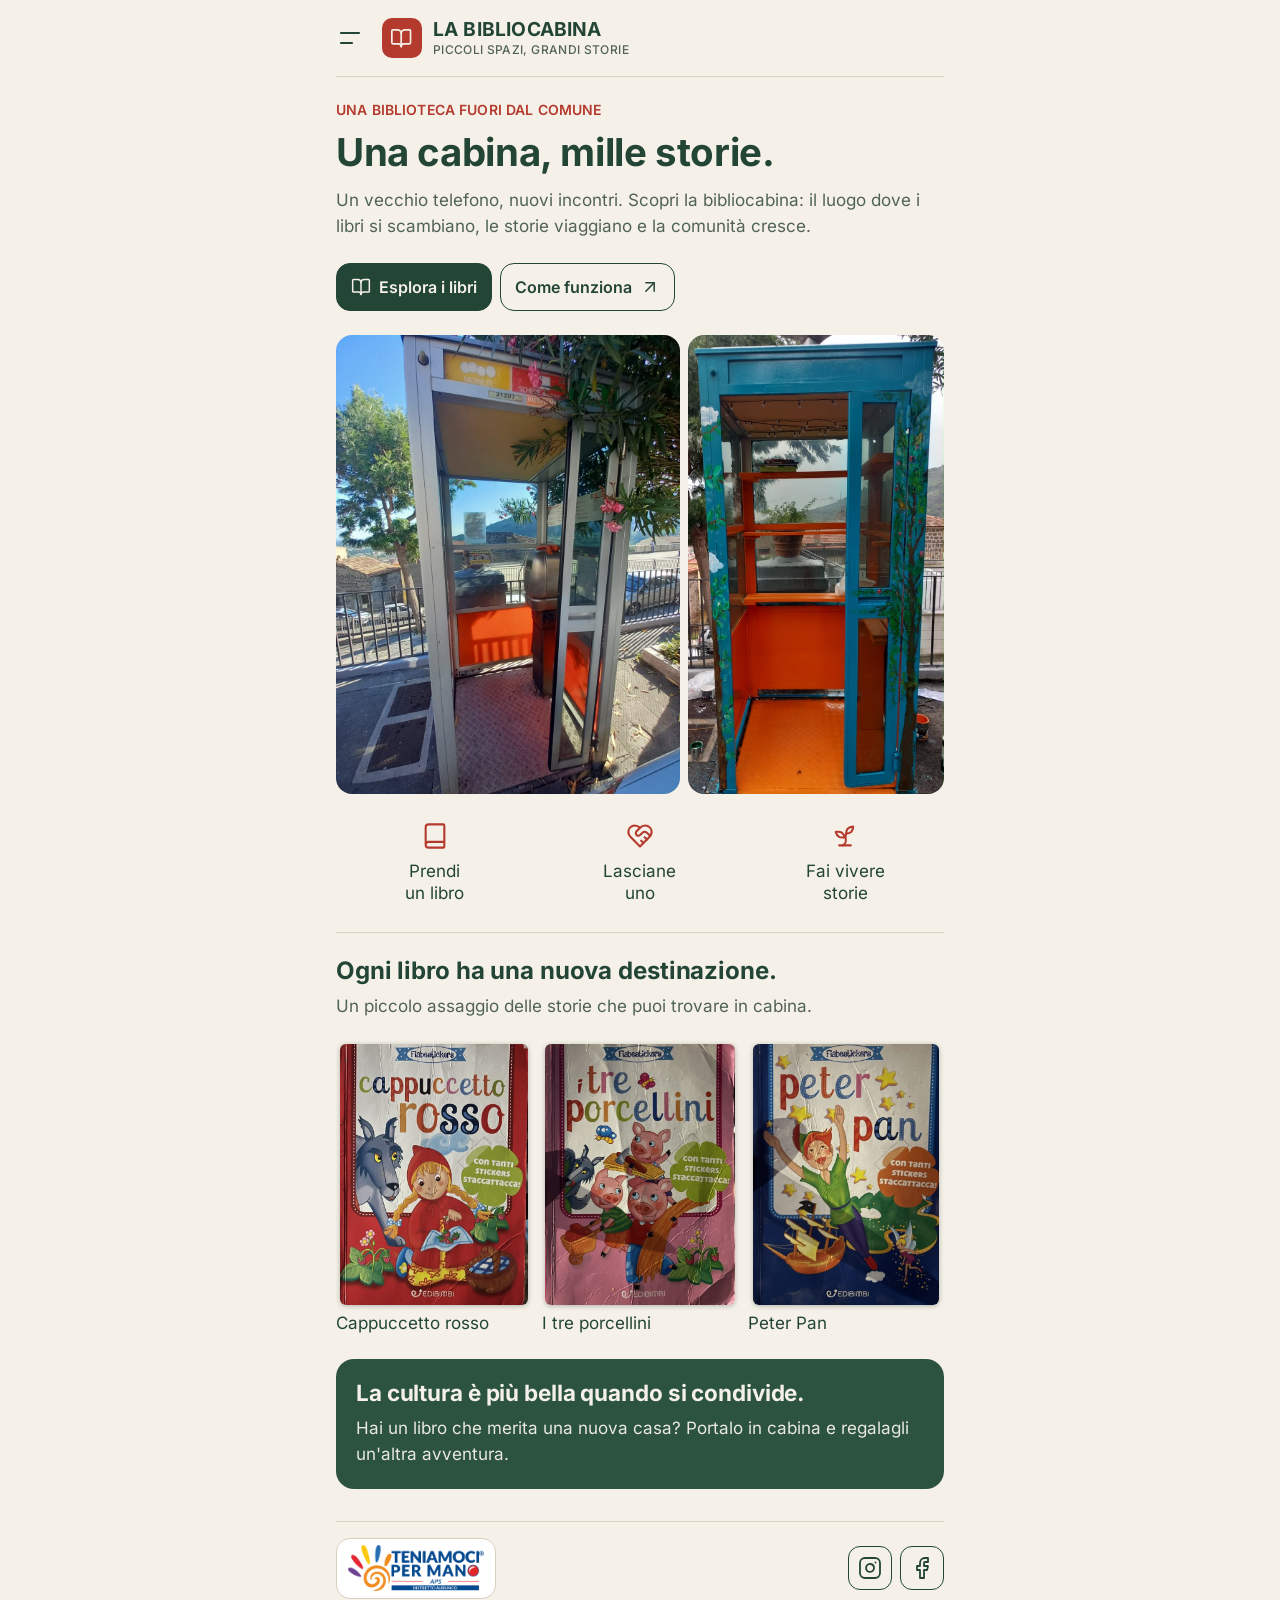
==== commit ce2a85fd: "Catalogo collegato al database Supabase, con copertine reali - Catalogo e anteprima in home leggono " ====
--- a/index.html
+++ b/index.html
@@ -68,74 +68,6 @@
 <body>
 <svg class="defs" aria-hidden="true" focusable="false">
   <defs>
-    <symbol id="cv-giardino" viewBox="0 0 150 200">
-      <rect width="150" height="200" fill="#B9B88F"/>
-      <rect x="5" y="5" width="140" height="190" fill="none" stroke="#8F8E6A" stroke-width=".8"/>
-      <text x="75" y="31" text-anchor="middle" font-family="Georgia, 'Times New Roman', serif" font-style="italic" font-size="8" fill="#3D3B2B">The</text>
-      <text x="75" y="49" text-anchor="middle" font-family="Georgia, 'Times New Roman', serif" font-size="17" fill="#3D3B2B">Silent Garden</text>
-      <text x="75" y="61" text-anchor="middle" font-family="Georgia, 'Times New Roman', serif" font-style="italic" font-size="6" fill="#4C4A36">Notes from Within</text>
-      <path d="M70 67h10" stroke="#4C4A36" stroke-width=".6"/>
-      <g fill="none" stroke="#45432F" stroke-width=".9" stroke-linecap="round" stroke-linejoin="round">
-        <path d="M75 168C74 150 76 130 75 96"/>
-        <path d="M75 160C66 158 60 154 56 148"/>
-        <path d="M75 158C84 156 90 152 94 146"/>
-        <path d="M75 152C63 148 55 139 53 127 65 129 73 138 75 152Z"/>
-        <path d="M75 142C87 138 95 129 97 117 85 119 77 128 75 142Z"/>
-        <path d="M75 128C66 124 60 116 60 106 69 108 74 116 75 128Z"/>
-        <path d="M75 120C84 116 90 108 90 98 81 100 76 108 75 120Z"/>
-        <g transform="translate(75 94)">
-          <ellipse cx="0" cy="-8" rx="3.2" ry="7"/>
-          <ellipse cx="0" cy="-8" rx="3.2" ry="7" transform="rotate(60)"/>
-          <ellipse cx="0" cy="-8" rx="3.2" ry="7" transform="rotate(120)"/>
-          <ellipse cx="0" cy="-8" rx="3.2" ry="7" transform="rotate(180)"/>
-          <ellipse cx="0" cy="-8" rx="3.2" ry="7" transform="rotate(240)"/>
-          <ellipse cx="0" cy="-8" rx="3.2" ry="7" transform="rotate(300)"/>
-          <circle r="2.4"/>
-        </g>
-      </g>
-      <text x="75" y="181" text-anchor="middle" font-family="Georgia, 'Times New Roman', serif" font-size="8" fill="#3D3B2B">Lina Aras</text>
-    </symbol>
-    <symbol id="cv-mare" viewBox="0 0 150 200">
-      <rect width="150" height="200" fill="#6C9C83"/>
-      <text x="75" y="25" text-anchor="middle" font-family="Inter, system-ui, sans-serif" font-size="10" font-weight="700" letter-spacing=".9" fill="#FFFFFF">D. H. LAWRENCE</text>
-      <rect x="20" y="35" width="110" height="126" fill="#F5DDB2" stroke="#2A4B66" stroke-width="2.5"/>
-      <circle cx="108" cy="56" r="9" fill="#F0A23B"/>
-      <ellipse cx="50" cy="52" rx="15" ry="4.5" fill="#FFF7E6"/>
-      <ellipse cx="62" cy="48" rx="9" ry="4" fill="#FFF7E6"/>
-      <ellipse cx="96" cy="76" rx="13" ry="3.6" fill="#FFF7E6"/>
-      <rect x="21.25" y="112" width="107.5" height="48.5" fill="#2B7C99"/>
-      <path d="M21.25 122h107.5M21.25 134h107.5M21.25 146h107.5" stroke="#8ACBD2" stroke-width="1.2" stroke-dasharray="9 7" fill="none"/>
-      <path d="M21.25 160.5V96L30 92 44 88 58 96 70 112 84 128 100 140 128.75 146V160.5Z" fill="#D2623A"/>
-      <path d="M21.25 160.5V120L40 110 52 124 66 142 80 160.5Z" fill="#B3492C"/>
-      <rect x="30" y="68" width="7" height="12" fill="#7FB7D6"/>
-      <rect x="41" y="66" width="8" height="10" fill="#F4A65A"/>
-      <rect x="26" y="80" width="9" height="14" fill="#F2B84B"/>
-      <rect x="36" y="74" width="10" height="17" fill="#E8707E"/>
-      <rect x="47" y="80" width="8" height="12" fill="#F7E6C4"/>
-      <rect x="56" y="86" width="9" height="10" fill="#8CCBC4"/>
-      <path d="M25 80l5.5-4 5.5 4zM35 74l6-4 6 4zM46 80l5-3.5 5 3.5zM55 86l5.5-3.5 5.5 3.5z" fill="#8A3F2B"/>
-      <path d="M29 84h2v3h-2zM39 79h2v3h-2zM50 85h2v3h-2zM59 90h2v3h-2z" fill="#7A3B2A"/>
-      <text x="75" y="181" text-anchor="middle" font-family="Inter, system-ui, sans-serif" font-size="9.5" font-weight="700" letter-spacing=".7" fill="#F8F1DD">SEA AND SARDINIA</text>
-    </symbol>
-    <symbol id="cv-stelle" viewBox="0 0 150 200">
-      <rect width="150" height="200" fill="#14264A"/>
-      <path d="M0 132C34 118 64 96 100 66 120 49 138 36 150 30V200H0Z" fill="#1F3F73"/>
-      <path d="M0 160C40 148 78 124 112 96 126 84 140 76 150 70V200H0Z" fill="#2A5290"/>
-      <path d="M0 184C46 176 92 156 150 120V200H0Z" fill="#1A3560"/>
-      <circle cx="146" cy="34" r="15" fill="#EFE6BD"/>
-      <g fill="#F1C050">
-        <path transform="translate(30 30)" d="M0-6 1.6-1.6 6 0 1.6 1.6 0 6-1.6 1.6-6 0-1.6-1.6Z"/>
-        <path transform="translate(72 18) scale(.55)" d="M0-6 1.6-1.6 6 0 1.6 1.6 0 6-1.6 1.6-6 0-1.6-1.6Z"/>
-        <path transform="translate(18 72) scale(.7)" d="M0-6 1.6-1.6 6 0 1.6 1.6 0 6-1.6 1.6-6 0-1.6-1.6Z"/>
-        <path transform="translate(92 60) scale(.6)" d="M0-6 1.6-1.6 6 0 1.6 1.6 0 6-1.6 1.6-6 0-1.6-1.6Z"/>
-        <path transform="translate(124 80) scale(.5)" d="M0-6 1.6-1.6 6 0 1.6 1.6 0 6-1.6 1.6-6 0-1.6-1.6Z"/>
-        <circle cx="52" cy="44" r="1"/><circle cx="12" cy="40" r="0.9"/><circle cx="108" cy="12" r="1"/>
-      </g>
-      <text x="75" y="108" text-anchor="middle" font-family="Georgia, 'Times New Roman', serif" font-size="27" font-weight="700" fill="#EDB944">Starry</text>
-      <text x="75" y="136" text-anchor="middle" font-family="Georgia, 'Times New Roman', serif" font-size="27" font-weight="700" fill="#EDB944">Night</text>
-      <text x="75" y="170" text-anchor="middle" font-family="Inter, system-ui, sans-serif" font-size="5" letter-spacing="2.2" fill="#D9C48A">POEMS BY</text>
-      <text x="75" y="178" text-anchor="middle" font-family="Inter, system-ui, sans-serif" font-size="5" letter-spacing="2.2" fill="#D9C48A">JUANA GARCIA</text>
-    </symbol>
     <symbol id="i-arrow" viewBox="0 0 24 24"><path d="M7 7h10v10"/><path d="M7 17 17 7"/></symbol>
     <symbol id="i-book" viewBox="0 0 24 24"><path d="M4 19.5v-15A2.5 2.5 0 0 1 6.5 2H19a1 1 0 0 1 1 1v18a1 1 0 0 1-1 1H6.5a1 1 0 0 1 0-5H20"/></symbol>
     <symbol id="i-book-open" viewBox="0 0 24 24"><path d="M12 7v14"/><path d="M3 18a1 1 0 0 1-1-1V4a1 1 0 0 1 1-1h5a4 4 0 0 1 4 4 4 4 0 0 1 4-4h5a1 1 0 0 1 1 1v13a1 1 0 0 1-1 1h-6a3 3 0 0 0-3 3 3 3 0 0 0-3-3z"/></symbol>
@@ -216,20 +148,22 @@
         <p class="sub">Un piccolo assaggio delle storie che puoi trovare in cabina.</p>
       </div>
 
-      <ul class="covers">
+      <!-- libri:inizio -->
+      <ul class="covers" data-libri="anteprima" data-prefisso="" data-max="3" data-sig="1d8e4099">
         <li><a href="catalogo/">
-          <span class="cover"><svg viewBox="0 0 150 200" role="img" aria-label="Copertina di Sea and Sardinia"><use href="#cv-mare" width="150" height="200"/></svg></span>
-          <span class="cover-label">Narrativa</span>
+          <span class="cover cover-photo"><img src="assets/copertine/cappuccetto-rosso.jpg" alt="Copertina di Cappuccetto rosso" loading="lazy" decoding="async"></span>
+          <span class="cover-label">Cappuccetto rosso</span>
         </a></li>
         <li><a href="catalogo/">
-          <span class="cover"><svg viewBox="0 0 150 200" role="img" aria-label="Copertina di The Silent Garden"><use href="#cv-giardino" width="150" height="200"/></svg></span>
-          <span class="cover-label">Natura</span>
+          <span class="cover cover-photo"><img src="assets/copertine/i-tre-porcellini.jpg" alt="Copertina di I tre porcellini" loading="lazy" decoding="async"></span>
+          <span class="cover-label">I tre porcellini</span>
         </a></li>
         <li><a href="catalogo/">
-          <span class="cover"><svg viewBox="0 0 150 200" role="img" aria-label="Copertina di Starry Night"><use href="#cv-stelle" width="150" height="200"/></svg></span>
-          <span class="cover-label">Fantasia</span>
+          <span class="cover cover-photo"><img src="assets/copertine/peter-pan.jpg" alt="Copertina di Peter Pan" loading="lazy" decoding="async"></span>
+          <span class="cover-label">Peter Pan</span>
         </a></li>
       </ul>
+      <!-- libri:fine -->
 
       <aside class="share-card">
         <h2>La cultura è più bella quando si condivide.</h2>
@@ -253,5 +187,6 @@
 </div>
 
 <script src="assets/menu.js" defer></script>
+<script src="assets/catalogo.js" defer></script>
 </body>
 </html>
--- a/assets/style.css
+++ b/assets/style.css
@@ -107,7 +107,11 @@
 .covers { display: grid; grid-template-columns: repeat(3, minmax(0, 1fr)); gap: 0.6rem; }
 .covers a { display: flex; flex-direction: column; gap: 0.45rem; text-decoration: none; }
 .cover { display: block; aspect-ratio: 3 / 4; max-width: 100%; border-radius: 14px; overflow: hidden; border: 1px solid rgba(35, 69, 54, 0.14); background: var(--paper-2); }
-.cover svg { display: block; width: 100%; height: 100%; }
+/* Copertina da foto: sta intera dentro la cornice 3:4, qualunque sia la proporzione del libro. */
+.cover-photo { display: flex; align-items: center; justify-content: center; border: 0; background: transparent; overflow: visible; }
+.cover-photo img { display: block; max-width: 100%; max-height: 100%; width: auto; height: auto; border-radius: 6px; box-shadow: 0 1px 5px rgba(20, 36, 28, 0.3); }
+/* Senza foto: copertina con il solo titolo. */
+.cover-text { display: flex; align-items: center; justify-content: center; padding: 0.5rem; border: 0; background: var(--forest); color: var(--on-forest); text-align: center; font: 700 0.8125rem/1.2 var(--font-body); overflow-wrap: anywhere; }
 .cover-label { font-size: 1.0625rem; line-height: 1.3; }
 .covers a:hover .cover-label { color: var(--red); }
 
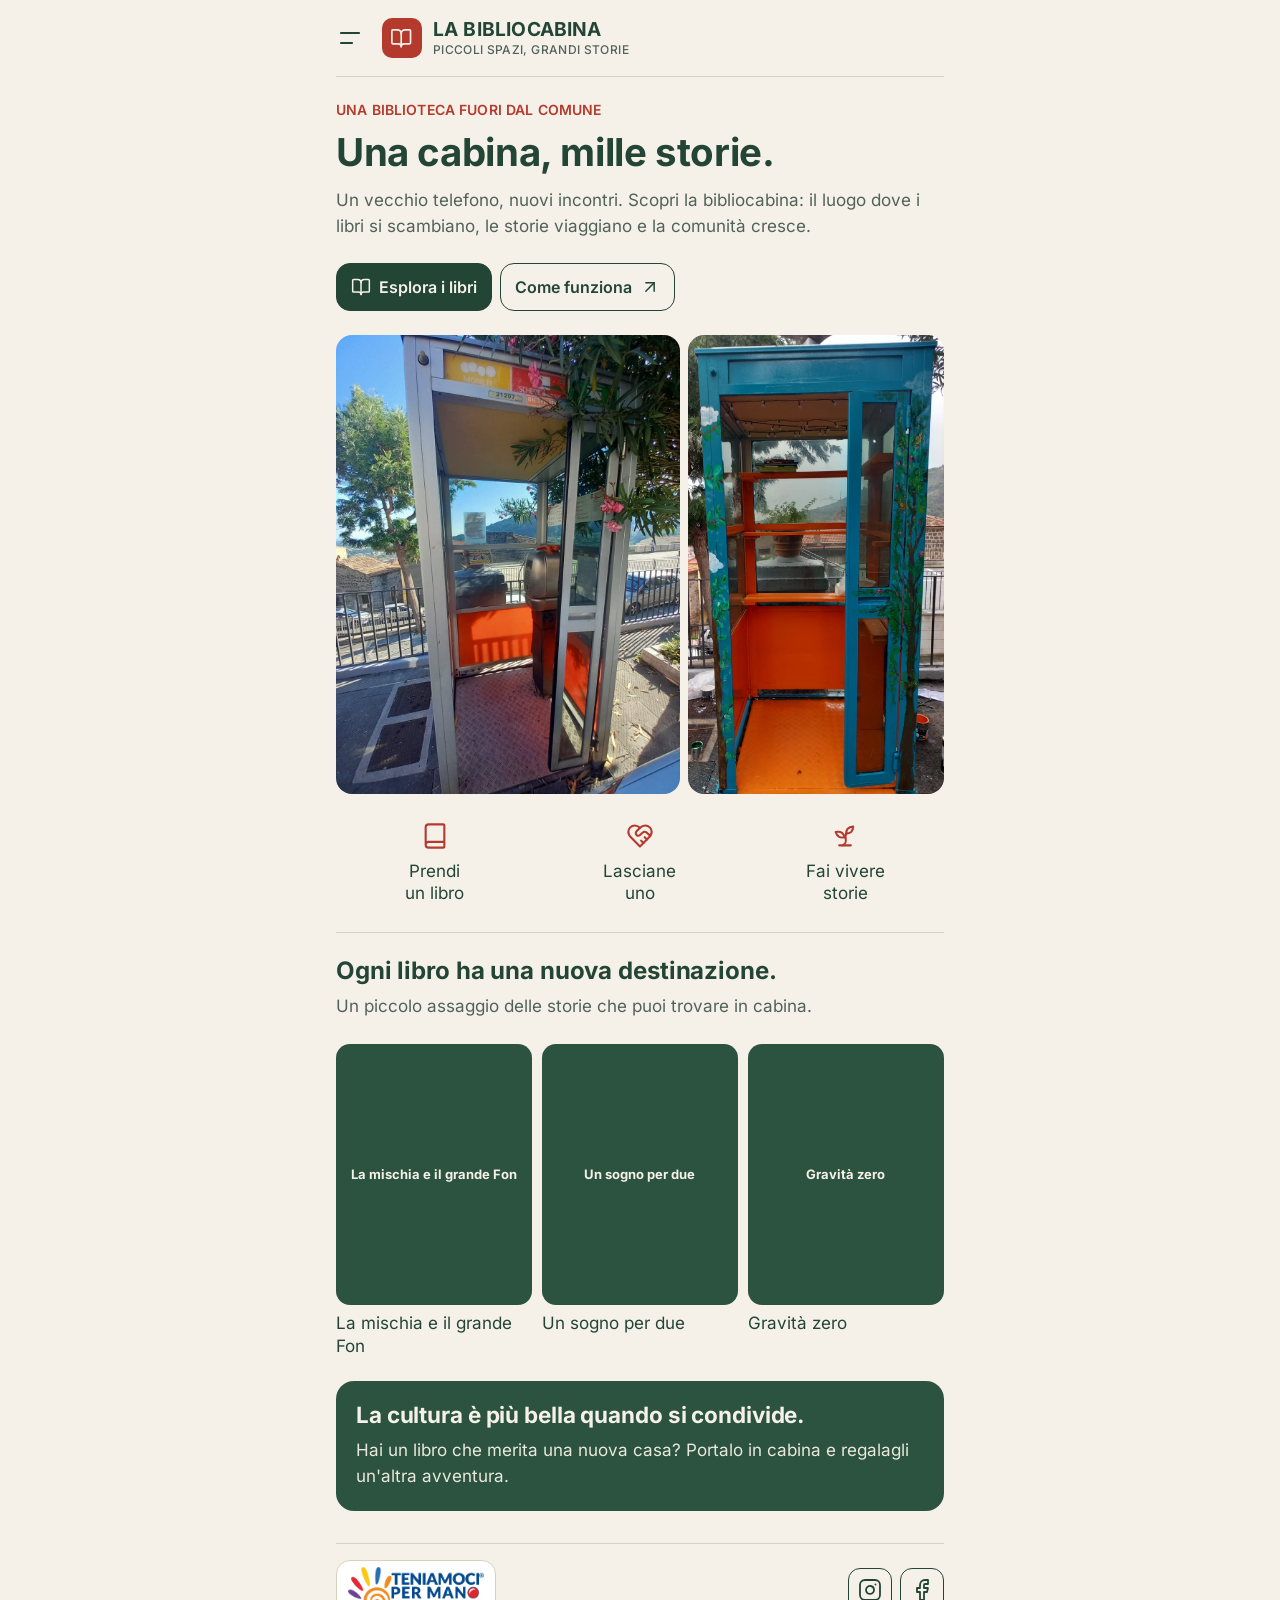
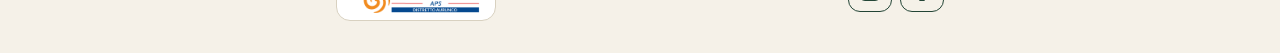
==== commit 45fe5f3c: "Catalogo con i 4 libri nuovi e lettura giornaliera del database - Catalogo e anteprima in home rigen" ====
--- a/index.html
+++ b/index.html
@@ -5,15 +5,15 @@
 <meta name="viewport" content="width=device-width,initial-scale=1,viewport-fit=cover">
 <title>La Bibliocabina di Castelforte – Libri in condivisione</title>
 <meta name="description" content="Bibliocabina a Castelforte (LT): una cabina telefonica diventata biblioteca di strada. Prendi un libro, lasciane uno. Progetto di Teniamoci per Mano APS.">
-<link rel="canonical" href="https://bibliocabina.github.io/bibliocabina-site/">
+<link rel="canonical" href="https://bibliocabina.pages.dev/">
 <link rel="icon" href="favicon.svg" type="image/svg+xml">
 <meta property="og:type" content="website">
 <meta property="og:locale" content="it_IT">
 <meta property="og:site_name" content="La Bibliocabina">
 <meta property="og:title" content="La Bibliocabina di Castelforte – Libri in condivisione">
 <meta property="og:description" content="Bibliocabina a Castelforte (LT): una cabina telefonica diventata biblioteca di strada. Prendi un libro, lasciane uno. Progetto di Teniamoci per Mano APS.">
-<meta property="og:url" content="https://bibliocabina.github.io/bibliocabina-site/">
-<meta property="og:image" content="https://bibliocabina.github.io/bibliocabina-site/assets/cabina-castelforte.jpg">
+<meta property="og:url" content="https://bibliocabina.pages.dev/">
+<meta property="og:image" content="https://bibliocabina.pages.dev/assets/cabina-castelforte.jpg">
 <meta property="og:image:alt" content="La cabina telefonica di Castelforte trasformata in Bibliocabina">
 <meta name="twitter:card" content="summary_large_image">
 <link rel="preload" href="assets/fonts/inter-latin-400-normal.woff2" as="font" type="font/woff2" crossorigin>
@@ -24,10 +24,10 @@
   "@type": "Library",
   "name": "La Bibliocabina",
   "description": "Una vecchia cabina telefonica trasformata in biblioteca di strada a Castelforte (LT), dove chiunque può prendere un libro, lasciarne uno o farlo circolare.",
-  "url": "https://bibliocabina.github.io/bibliocabina-site/",
+  "url": "https://bibliocabina.pages.dev/",
   "image": [
-    "https://bibliocabina.github.io/bibliocabina-site/assets/cabina-castelforte.jpg",
-    "https://bibliocabina.github.io/bibliocabina-site/assets/foto_bibliocabina.jpeg"
+    "https://bibliocabina.pages.dev/assets/cabina-castelforte.jpg",
+    "https://bibliocabina.pages.dev/assets/foto_bibliocabina.jpeg"
   ],
   "email": "bibliocabina@yahoo.com",
   "address": {
@@ -149,18 +149,18 @@
       </div>
 
       <!-- libri:inizio -->
-      <ul class="covers" data-libri="anteprima" data-prefisso="" data-max="3" data-sig="1d8e4099">
+      <ul class="covers" data-libri="anteprima" data-prefisso="" data-max="3" data-sig="e59c17e6">
         <li><a href="catalogo/">
-          <span class="cover cover-photo"><img src="assets/copertine/cappuccetto-rosso.jpg" alt="Copertina di Cappuccetto rosso" loading="lazy" decoding="async"></span>
-          <span class="cover-label">Cappuccetto rosso</span>
+          <span class="cover cover-text"><span>La mischia e il grande Fon</span></span>
+          <span class="cover-label">La mischia e il grande Fon</span>
         </a></li>
         <li><a href="catalogo/">
-          <span class="cover cover-photo"><img src="assets/copertine/i-tre-porcellini.jpg" alt="Copertina di I tre porcellini" loading="lazy" decoding="async"></span>
-          <span class="cover-label">I tre porcellini</span>
+          <span class="cover cover-text"><span>Un sogno per due</span></span>
+          <span class="cover-label">Un sogno per due</span>
         </a></li>
         <li><a href="catalogo/">
-          <span class="cover cover-photo"><img src="assets/copertine/peter-pan.jpg" alt="Copertina di Peter Pan" loading="lazy" decoding="async"></span>
-          <span class="cover-label">Peter Pan</span>
+          <span class="cover cover-text"><span>Gravità zero</span></span>
+          <span class="cover-label">Gravità zero</span>
         </a></li>
       </ul>
       <!-- libri:fine -->
